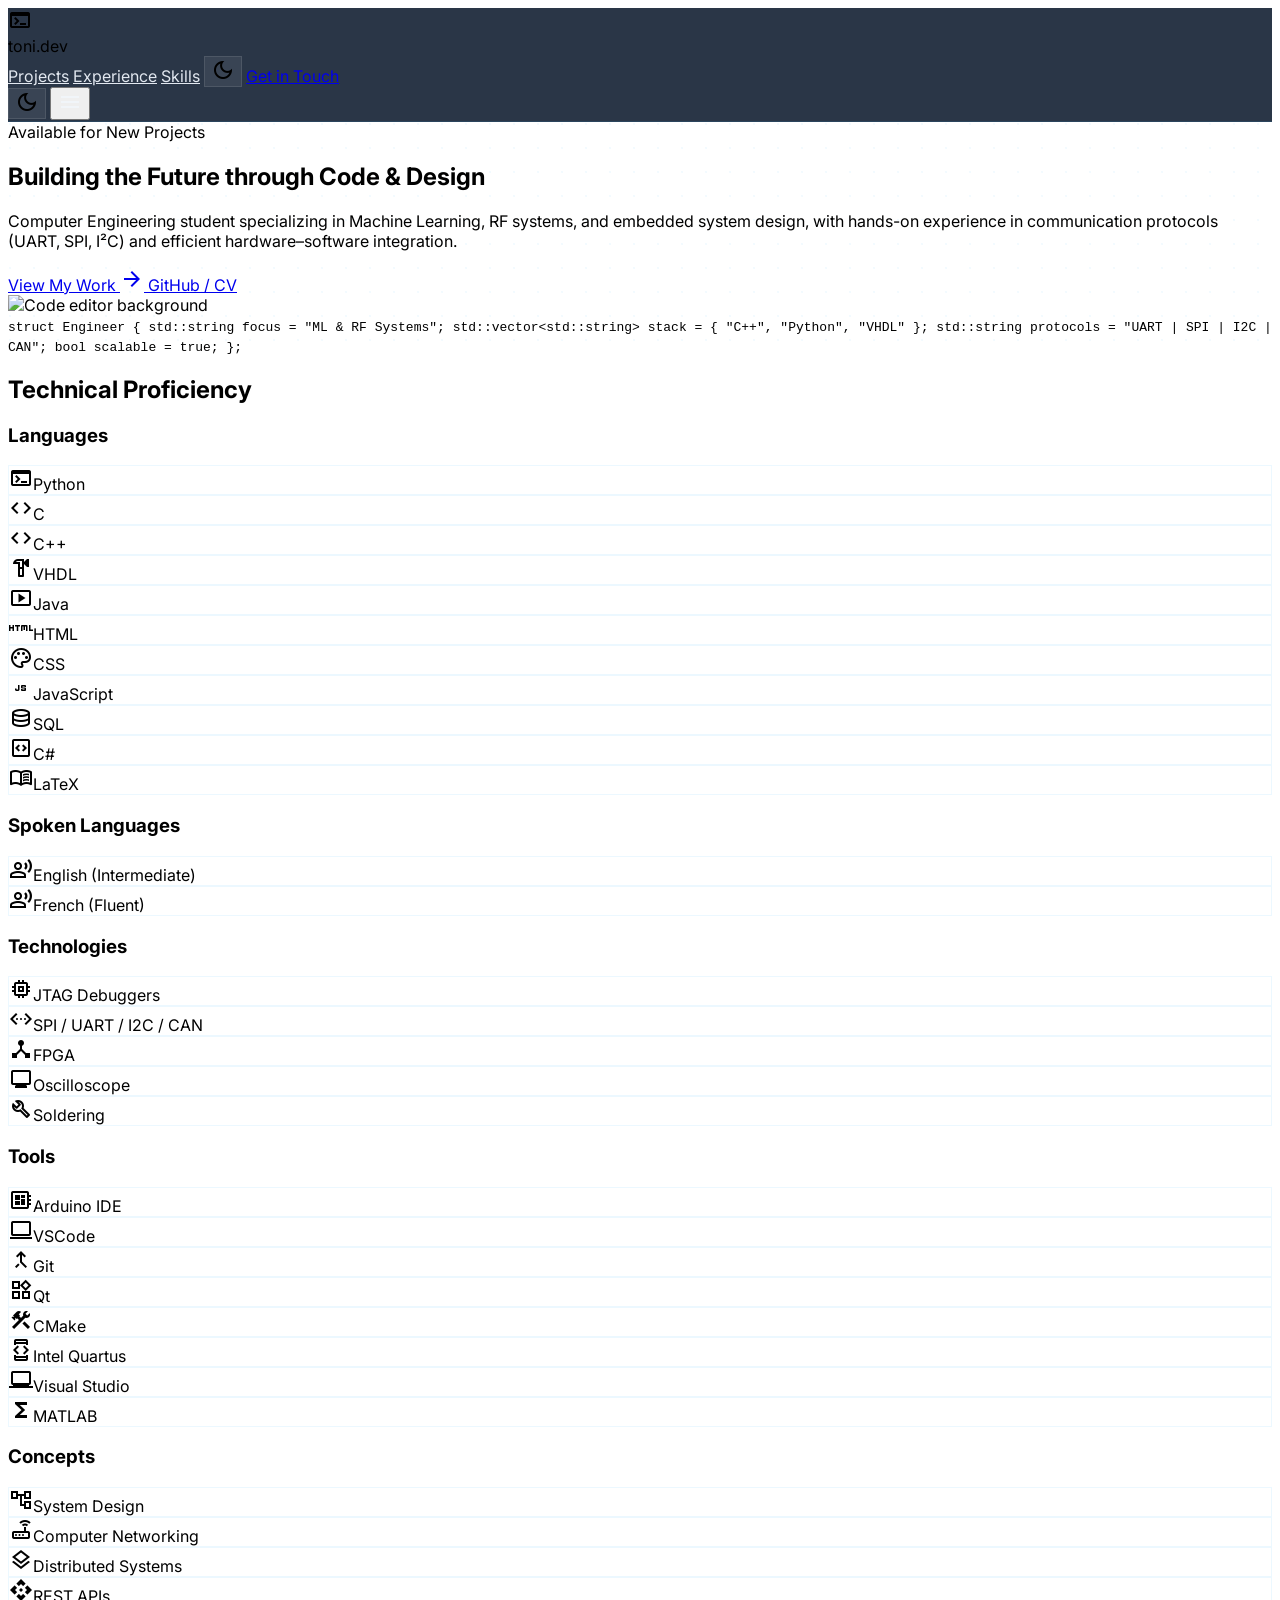
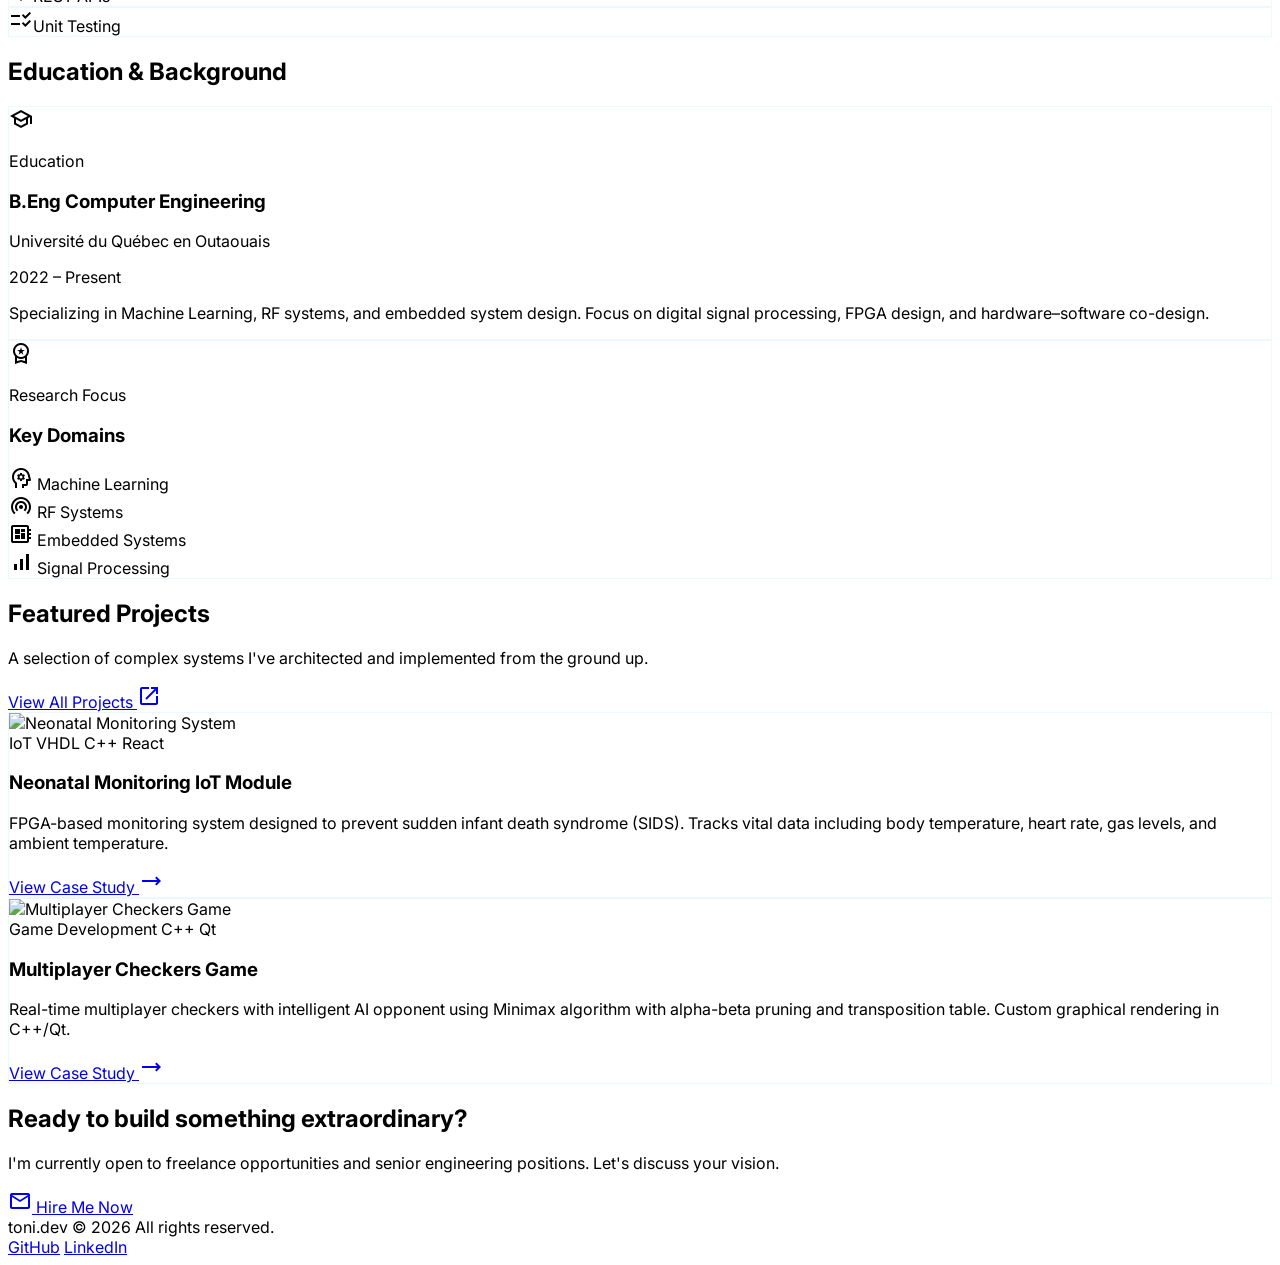
==== index.html @ c3429008 "adding animation and changing theme" ====
<!DOCTYPE html>
<html class="dark" lang="en">
<head>
<meta charset="utf-8"/>
<meta content="width=device-width, initial-scale=1.0" name="viewport"/>
<title>Engineer Portfolio | Building the Future</title>
<script src="https://cdn.tailwindcss.com?plugins=forms,container-queries"></script>
<link href="https://fonts.googleapis.com/css2?family=Inter:wght@400;500;600;700;800;900&display=swap" rel="stylesheet"/>
<link href="https://fonts.googleapis.com/css2?family=Material+Symbols+Outlined:wght,FILL@100..700,0..1&display=swap" rel="stylesheet"/>
<script id="tailwind-config">
  tailwind.config = {
    darkMode: "class",
    theme: {
      extend: {
        colors: {
          "primary": "#35b4f9",
          "background-light": "#f3f6f6",
          "background-dark": "#0d1b2e",
        },
        fontFamily: { "display": ["Inter", "sans-serif"] },
        borderRadius: {
          "DEFAULT": "0.25rem",
          "lg": "0.5rem",
          "xl": "0.75rem",
          "full": "9999px"
        },
      },
    },
  }
</script>
<style>
  body { font-family: 'Inter', sans-serif; }

  .circuit-pattern {
    background-image: radial-gradient(circle at 2px 2px, rgba(53,180,249,0.06) 1px, transparent 0);
    background-size: 24px 24px;
  }

  /* ── NAV ── */
  .dark .glass-nav {
    background: rgba(13,27,46,0.88);
    backdrop-filter: blur(14px);
    -webkit-backdrop-filter: blur(14px);
    border-bottom: 1px solid rgba(53,180,249,0.12);
  }
  html:not(.dark) .glass-nav {
    background: rgba(243,246,246,0.90);
    backdrop-filter: blur(14px);
    -webkit-backdrop-filter: blur(14px);
    border-bottom: 1px solid rgba(53,180,249,0.18);
  }
  .dark #mobile-menu {
    background: rgba(13,27,46,0.97);
    border-top: 1px solid rgba(53,180,249,0.12);
  }
  html:not(.dark) #mobile-menu {
    background: rgba(243,246,246,0.98);
    border-top: 1px solid rgba(53,180,249,0.16);
  }
  html:not(.dark) #menu-icon { color: #1e293b; }
  .dark #menu-icon            { color: #f1f5f9; }
  html:not(.dark) .nav-link   { color: #1e293b; }
  .dark .nav-link             { color: #e2e8f0; }
  .nav-link:hover             { color: #35b4f9; }
  html:not(.dark) .mobile-link { color: #1e293b; }
  .dark .mobile-link           { color: #e2e8f0; }
  .mobile-link:hover           { color: #35b4f9; }
  html:not(.dark) #theme-toggle-btn,
  html:not(.dark) #mobile-theme-btn {
    background: rgba(0,0,0,0.06); border: 1px solid rgba(0,0,0,0.10);
  }
  .dark #theme-toggle-btn,
  .dark #mobile-theme-btn {
    background: rgba(255,255,255,0.07); border: 1px solid rgba(255,255,255,0.10);
  }
  #mobile-menu {
    transition: max-height 0.3s ease, opacity 0.3s ease;
    max-height: 0; opacity: 0; overflow: hidden;
  }
  #mobile-menu.open { max-height: 440px; opacity: 1; }

  /* ── Glassmorphism ── */
  .glass-card {
    backdrop-filter: blur(12px);
    -webkit-backdrop-filter: blur(12px);
    transition: border-color 0.3s ease, box-shadow 0.3s ease;
  }
  .dark .glass-card {
    background: rgba(255,255,255,0.03);
    border: 1px solid rgba(53,180,249,0.09);
  }
  html:not(.dark) .glass-card {
    background: rgba(255,255,255,0.75);
    border: 1px solid rgba(53,180,249,0.13);
    box-shadow: 0 2px 16px rgba(53,180,249,0.05);
  }
  .glass-card:hover {
    border-color: rgba(53,180,249,0.30) !important;
    box-shadow: 0 8px 32px rgba(53,180,249,0.10);
  }

  /* ── Animations ── */
  @keyframes fadeInUp {
    from { opacity: 0; transform: translateY(20px); }
    to   { opacity: 1; transform: translateY(0); }
  }
  @keyframes floatY {
    0%,100% { transform: translateY(0); }
    50%     { transform: translateY(-12px); }
  }

  .reveal {
    opacity: 0; transform: translateY(22px);
    transition: opacity 0.6s ease, transform 0.6s ease;
  }
  .reveal.is-visible { opacity: 1; transform: translateY(0); }
  .reveal-delay-1 { transition-delay: 0.12s; }
  .reveal-delay-2 { transition-delay: 0.24s; }
  .reveal-delay-3 { transition-delay: 0.36s; }

  .blob-float      { animation: floatY 7s ease-in-out infinite; }
  .blob-float-slow { animation: floatY 10s ease-in-out infinite reverse; }

  .skill-tag { transition: transform 0.2s ease, box-shadow 0.2s ease; }
  .skill-tag:hover {
    transform: translateY(-2px);
    box-shadow: 0 4px 12px rgba(53,180,249,0.15);
  }

  @media (prefers-reduced-motion: reduce) {
    .reveal, .blob-float, .blob-float-slow { animation: none !important; transition: none !important; opacity: 1; transform: none; }
    .skill-tag:hover { transform: none; }
  }
</style>
</head>
<body class="bg-[#f3f6f6] dark:bg-[#0d1b2e] text-slate-900 dark:text-slate-100 font-display transition-colors duration-300">

<!-- Sticky Navigation -->
<nav class="fixed top-0 w-full z-50 glass-nav transition-colors">
  <div class="max-w-7xl mx-auto px-6 h-20 flex items-center justify-between">
    <div class="flex items-center gap-3" translate="no">
      <div class="size-10 bg-primary/10 rounded-lg flex items-center justify-center text-primary border border-primary/20">
        <span class="material-symbols-outlined text-2xl" aria-hidden="true">terminal</span>
      </div>
      <span class="text-xl font-bold tracking-tight text-slate-900 dark:text-white">toni<span class="text-primary">.dev</span></span>
    </div>
    <div class="hidden md:flex items-center gap-8">
      <a class="nav-link text-sm font-medium transition-colors" href="#projects">Projects</a>
      <a class="nav-link text-sm font-medium transition-colors" href="#experience">Experience</a>
      <a class="nav-link text-sm font-medium transition-colors" href="#skills">Skills</a>
      <button id="theme-toggle-btn" class="p-2 rounded-full hover:bg-primary/20 transition-all" aria-label="Toggle theme">
        <span id="theme-icon" class="material-symbols-outlined text-primary text-xl" aria-hidden="true">dark_mode</span>
      </button>
      <a class="px-5 py-2.5 bg-primary text-[#0a1520] font-bold rounded-lg hover:brightness-110 transition-all text-sm" href="#contact">Get in Touch</a>
    </div>
    <div class="flex items-center gap-3 md:hidden">
      <button id="mobile-theme-btn" class="p-2 rounded-full transition-all" aria-label="Toggle theme">
        <span id="mobile-theme-icon" class="material-symbols-outlined text-primary text-xl" aria-hidden="true">dark_mode</span>
      </button>
      <button id="menu-toggle" class="focus:outline-none" aria-label="Toggle menu" aria-expanded="false">
        <span id="menu-icon" class="material-symbols-outlined text-3xl transition-colors" aria-hidden="true">menu</span>
      </button>
    </div>
  </div>
  <div id="mobile-menu" class="md:hidden" role="navigation" aria-label="Mobile menu">
    <div class="flex flex-col px-6 py-4 gap-4">
      <a class="mobile-link text-sm font-medium transition-colors py-2" href="#projects"   onclick="closeMobileMenu()">Projects</a>
      <a class="mobile-link text-sm font-medium transition-colors py-2" href="#experience" onclick="closeMobileMenu()">Experience</a>
      <a class="mobile-link text-sm font-medium transition-colors py-2" href="#skills"     onclick="closeMobileMenu()">Skills</a>
      <a class="px-5 py-3 bg-primary text-[#0a1520] font-bold rounded-lg hover:brightness-110 transition-all text-sm text-center" href="#contact" onclick="closeMobileMenu()">Get in Touch</a>
    </div>
  </div>
</nav>

<main class="pt-20">

<!-- Hero -->
<section class="relative min-h-[85vh] flex items-center overflow-hidden circuit-pattern">
  <div class="absolute inset-0 bg-gradient-to-b from-transparent via-[#0d1b2e]/50 to-[#0d1b2e] pointer-events-none dark:block hidden" aria-hidden="true"></div>
  <div class="absolute inset-0 bg-gradient-to-b from-transparent via-[#f3f6f6]/20 to-transparent pointer-events-none dark:hidden block" aria-hidden="true"></div>
  <div class="absolute right-[-10%] top-[10%] w-[500px] h-[500px] bg-primary/10 rounded-full blur-[120px] pointer-events-none blob-float" aria-hidden="true"></div>
  <div class="absolute left-[-5%] bottom-[10%] w-[300px] h-[300px] bg-primary/5 rounded-full blur-[80px] pointer-events-none blob-float-slow" aria-hidden="true"></div>

  <div class="max-w-7xl mx-auto px-6 relative z-10 grid lg:grid-cols-2 gap-12 items-center py-16">
    <div class="space-y-8">
      <div class="inline-flex items-center gap-2 px-3 py-1 rounded-full bg-primary/10 border border-primary/20 text-primary text-xs font-bold uppercase tracking-widest animate-[fadeInUp_0.6s_ease_0.1s_forwards] opacity-0">
        <span class="relative flex h-2 w-2" aria-hidden="true">
          <span class="animate-ping absolute inline-flex h-full w-full rounded-full bg-primary opacity-75"></span>
          <span class="relative inline-flex rounded-full h-2 w-2 bg-primary"></span>
        </span>
        Available for New Projects
      </div>
      <h1 class="text-4xl sm:text-5xl lg:text-7xl font-black leading-[1.1] tracking-tight text-slate-900 dark:text-white animate-[fadeInUp_0.6s_ease_0.2s_forwards] opacity-0">
        Building the Future through <span class="text-primary">Code</span> &amp; <span class="text-primary">Design</span>
      </h1>
      <p class="text-lg md:text-xl text-slate-600 dark:text-slate-400 max-w-xl leading-relaxed animate-[fadeInUp_0.6s_ease_0.3s_forwards] opacity-0">
        Computer Engineering student specializing in Machine Learning, RF systems, and embedded system design, with hands-on experience in communication protocols (UART, SPI, I²C) and efficient hardware–software integration.
      </p>
      <div class="flex flex-wrap gap-4 animate-[fadeInUp_0.6s_ease_0.4s_forwards] opacity-0">
        <a href="#projects" class="flex items-center gap-2 min-w-[160px] justify-center px-8 py-4 bg-primary text-[#0a1520] font-black rounded-lg hover:brightness-110 transition-all shadow-lg shadow-primary/20">
          <span>View My Work</span>
          <span class="material-symbols-outlined text-sm" aria-hidden="true">arrow_forward</span>
        </a>
        <a href="https://github.com/TONI7008" target="_blank" rel="noopener noreferrer"
           class="flex items-center gap-2 min-w-[160px] justify-center px-8 py-4 bg-black/5 dark:bg-white/5 border border-black/10 dark:border-white/10 text-slate-800 dark:text-white font-bold rounded-lg hover:bg-black/10 dark:hover:bg-white/10 transition-all">
          GitHub / CV
        </a>
      </div>
    </div>

    <div class="relative mt-8 lg:mt-0 animate-[fadeInUp_0.6s_ease_0.3s_forwards] opacity-0">
      <div class="relative z-10 rounded-xl overflow-hidden border border-white/10 shadow-2xl">
        <img alt="Code editor background" class="w-full h-auto" width="640" height="360"
             src="https://lh3.googleusercontent.com/aida-public/[base64]"/>
        <div class="absolute inset-0 bg-gradient-to-t from-[#0d1b2e] via-transparent to-transparent" aria-hidden="true"></div>
      </div>
      <div class="relative lg:absolute mt-4 lg:mt-0 lg:-bottom-6 lg:-left-6 mx-auto lg:mx-0 max-w-[340px] w-full bg-[#0a1626]/90 backdrop-blur-xl border border-primary/20 rounded-2xl shadow-2xl shadow-primary/10 p-6 z-20 transition-transform duration-500 hover:scale-[1.02]">
        <div class="flex gap-1.5 mb-4" aria-hidden="true">
          <div class="size-2.5 rounded-full bg-red-500/50"></div>
          <div class="size-2.5 rounded-full bg-yellow-500/50"></div>
          <div class="size-2.5 rounded-full bg-green-500/50"></div>
        </div>
        <code class="text-xs text-primary/80 block font-mono whitespace-pre-wrap break-words" translate="no">struct Engineer {
  std::string focus = "ML &amp; RF Systems";
  std::vector&lt;std::string&gt; stack = {
    "C++", "Python", "VHDL"
  };
  std::string protocols = "UART | SPI | I2C | CAN";
  bool scalable = true;
};</code>
      </div>
    </div>
  </div>
</section>

<!-- Skills -->
<section class="py-16 bg-[#f3f6f6] dark:bg-[#0a1626]" id="skills">
  <div class="max-w-7xl mx-auto px-6 text-center mb-12 reveal">
    <h2 class="text-3xl font-black text-slate-900 dark:text-white mb-3">Technical Proficiency</h2>
    <div class="w-12 h-1 bg-primary mx-auto rounded-full"></div>
  </div>
  <div class="max-w-7xl mx-auto px-6">
    <div class="grid md:grid-cols-2 gap-6 items-start">

      <div class="space-y-6">
        <div class="reveal">
          <h3 class="text-xl font-black text-slate-900 dark:text-white mb-3">Languages</h3>
          <div class="grid grid-cols-2 sm:grid-cols-3 lg:grid-cols-4 gap-3" translate="no">
            <div class="skill-tag flex items-center gap-2 px-3 py-2 rounded-lg glass-card text-xs"><span class="material-symbols-outlined text-primary" aria-hidden="true">terminal</span><span class="font-bold uppercase tracking-wide">Python</span></div>
            <div class="skill-tag flex items-center gap-2 px-3 py-2 rounded-lg glass-card text-xs"><span class="material-symbols-outlined text-primary" aria-hidden="true">code</span><span class="font-bold uppercase tracking-wide">C</span></div>
            <div class="skill-tag flex items-center gap-2 px-3 py-2 rounded-lg glass-card text-xs"><span class="material-symbols-outlined text-primary" aria-hidden="true">code</span><span class="font-bold uppercase tracking-wide">C++</span></div>
            <div class="skill-tag flex items-center gap-2 px-3 py-2 rounded-lg glass-card text-xs"><span class="material-symbols-outlined text-primary" aria-hidden="true">hardware</span><span class="font-bold uppercase tracking-wide">VHDL</span></div>
            <div class="skill-tag flex items-center gap-2 px-3 py-2 rounded-lg glass-card text-xs"><span class="material-symbols-outlined text-primary" aria-hidden="true">smart_display</span><span class="font-bold uppercase tracking-wide">Java</span></div>
            <div class="skill-tag flex items-center gap-2 px-3 py-2 rounded-lg glass-card text-xs"><span class="material-symbols-outlined text-primary" aria-hidden="true">html</span><span class="font-bold uppercase tracking-wide">HTML</span></div>
            <div class="skill-tag flex items-center gap-2 px-3 py-2 rounded-lg glass-card text-xs"><span class="material-symbols-outlined text-primary" aria-hidden="true">palette</span><span class="font-bold uppercase tracking-wide">CSS</span></div>
            <div class="skill-tag flex items-center gap-2 px-3 py-2 rounded-lg glass-card text-xs"><span class="material-symbols-outlined text-primary" aria-hidden="true">javascript</span><span class="font-bold uppercase tracking-wide">JavaScript</span></div>
            <div class="skill-tag flex items-center gap-2 px-3 py-2 rounded-lg glass-card text-xs"><span class="material-symbols-outlined text-primary" aria-hidden="true">database</span><span class="font-bold uppercase tracking-wide">SQL</span></div>
            <div class="skill-tag flex items-center gap-2 px-3 py-2 rounded-lg glass-card text-xs"><span class="material-symbols-outlined text-primary" aria-hidden="true">code_blocks</span><span class="font-bold uppercase tracking-wide">C#</span></div>
            <div class="skill-tag flex items-center gap-2 px-3 py-2 rounded-lg glass-card text-xs"><span class="material-symbols-outlined text-primary" aria-hidden="true">menu_book</span><span class="font-bold uppercase tracking-wide">LaTeX</span></div>
          </div>
        </div>
        <div class="reveal reveal-delay-1">
          <h3 class="text-xl font-black text-slate-900 dark:text-white mb-3">Spoken Languages</h3>
          <div class="grid grid-cols-2 gap-3">
            <div class="skill-tag flex items-center gap-2 px-3 py-2 rounded-lg glass-card text-xs"><span class="material-symbols-outlined text-primary" aria-hidden="true">record_voice_over</span><span class="font-bold">English (Intermediate)</span></div>
            <div class="skill-tag flex items-center gap-2 px-3 py-2 rounded-lg glass-card text-xs"><span class="material-symbols-outlined text-primary" aria-hidden="true">record_voice_over</span><span class="font-bold">French (Fluent)</span></div>
          </div>
        </div>
      </div>

      <div class="space-y-6">
        <div class="reveal reveal-delay-1">
          <h3 class="text-xl font-black text-slate-900 dark:text-white mb-3">Technologies</h3>
          <div class="grid grid-cols-2 sm:grid-cols-3 gap-3" translate="no">
            <div class="skill-tag flex items-center gap-2 px-3 py-2 rounded-lg glass-card text-xs"><span class="material-symbols-outlined text-primary" aria-hidden="true">memory</span><span class="font-bold uppercase tracking-wide">JTAG Debuggers</span></div>
            <div class="skill-tag flex items-center gap-2 px-3 py-2 rounded-lg glass-card text-xs"><span class="material-symbols-outlined text-primary" aria-hidden="true">settings_ethernet</span><span class="font-bold uppercase tracking-wide">SPI / UART / I2C / CAN</span></div>
            <div class="skill-tag flex items-center gap-2 px-3 py-2 rounded-lg glass-card text-xs"><span class="material-symbols-outlined text-primary" aria-hidden="true">device_hub</span><span class="font-bold uppercase tracking-wide">FPGA</span></div>
            <div class="skill-tag flex items-center gap-2 px-3 py-2 rounded-lg glass-card text-xs"><span class="material-symbols-outlined text-primary" aria-hidden="true">monitor</span><span class="font-bold uppercase tracking-wide">Oscilloscope</span></div>
            <div class="skill-tag flex items-center gap-2 px-3 py-2 rounded-lg glass-card text-xs"><span class="material-symbols-outlined text-primary" aria-hidden="true">build</span><span class="font-bold uppercase tracking-wide">Soldering</span></div>
          </div>
        </div>
        <div class="reveal reveal-delay-2">
          <h3 class="text-xl font-black text-slate-900 dark:text-white mb-3">Tools</h3>
          <div class="grid grid-cols-2 sm:grid-cols-3 lg:grid-cols-4 gap-3" translate="no">
            <div class="skill-tag flex items-center gap-2 px-3 py-2 rounded-lg glass-card text-xs"><span class="material-symbols-outlined text-primary" aria-hidden="true">developer_board</span><span class="font-bold uppercase tracking-wide">Arduino IDE</span></div>
            <div class="skill-tag flex items-center gap-2 px-3 py-2 rounded-lg glass-card text-xs"><span class="material-symbols-outlined text-primary" aria-hidden="true">laptop</span><span class="font-bold uppercase tracking-wide">VSCode</span></div>
            <div class="skill-tag flex items-center gap-2 px-3 py-2 rounded-lg glass-card text-xs"><span class="material-symbols-outlined text-primary" aria-hidden="true">merge_type</span><span class="font-bold uppercase tracking-wide">Git</span></div>
            <div class="skill-tag flex items-center gap-2 px-3 py-2 rounded-lg glass-card text-xs"><span class="material-symbols-outlined text-primary" aria-hidden="true">widgets</span><span class="font-bold uppercase tracking-wide">Qt</span></div>
            <div class="skill-tag flex items-center gap-2 px-3 py-2 rounded-lg glass-card text-xs"><span class="material-symbols-outlined text-primary" aria-hidden="true">construction</span><span class="font-bold uppercase tracking-wide">CMake</span></div>
            <div class="skill-tag flex items-center gap-2 px-3 py-2 rounded-lg glass-card text-xs"><span class="material-symbols-outlined text-primary" aria-hidden="true">developer_mode</span><span class="font-bold uppercase tracking-wide">Intel Quartus</span></div>
            <div class="skill-tag flex items-center gap-2 px-3 py-2 rounded-lg glass-card text-xs"><span class="material-symbols-outlined text-primary" aria-hidden="true">laptop_windows</span><span class="font-bold uppercase tracking-wide">Visual Studio</span></div>
            <div class="skill-tag flex items-center gap-2 px-3 py-2 rounded-lg glass-card text-xs"><span class="material-symbols-outlined text-primary" aria-hidden="true">functions</span><span class="font-bold uppercase tracking-wide">MATLAB</span></div>
          </div>
        </div>
        <div class="reveal reveal-delay-3">
          <h3 class="text-xl font-black text-slate-900 dark:text-white mb-3">Concepts</h3>
          <div class="grid grid-cols-2 sm:grid-cols-3 gap-3">
            <div class="skill-tag flex items-center gap-2 px-3 py-2 rounded-lg glass-card text-xs"><span class="material-symbols-outlined text-primary" aria-hidden="true">account_tree</span><span class="font-bold">System Design</span></div>
            <div class="skill-tag flex items-center gap-2 px-3 py-2 rounded-lg glass-card text-xs"><span class="material-symbols-outlined text-primary" aria-hidden="true">router</span><span class="font-bold">Computer Networking</span></div>
            <div class="skill-tag flex items-center gap-2 px-3 py-2 rounded-lg glass-card text-xs"><span class="material-symbols-outlined text-primary" aria-hidden="true">layers</span><span class="font-bold">Distributed Systems</span></div>
            <div class="skill-tag flex items-center gap-2 px-3 py-2 rounded-lg glass-card text-xs"><span class="material-symbols-outlined text-primary" aria-hidden="true">api</span><span class="font-bold">REST APIs</span></div>
            <div class="skill-tag flex items-center gap-2 px-3 py-2 rounded-lg glass-card text-xs"><span class="material-symbols-outlined text-primary" aria-hidden="true">checklist_rtl</span><span class="font-bold">Unit Testing</span></div>
          </div>
        </div>
      </div>

    </div>
  </div>
</section>

<!-- Education & Experience -->
<section class="py-20 bg-[#f3f6f6] dark:bg-[#0d1b2e]" id="experience">
  <div class="max-w-7xl mx-auto px-6">
    <div class="text-center mb-14 reveal">
      <h2 class="text-3xl font-black text-slate-900 dark:text-white mb-3">Education &amp; Background</h2>
      <div class="w-12 h-1 bg-primary mx-auto rounded-full"></div>
    </div>
    <div class="grid md:grid-cols-2 gap-8">
      <div class="glass-card rounded-2xl p-8 reveal">
        <div class="flex items-center gap-3 mb-6">
          <div class="size-10 bg-primary/10 rounded-lg flex items-center justify-center text-primary shrink-0">
            <span class="material-symbols-outlined" aria-hidden="true">school</span>
          </div>
          <div>
            <p class="text-xs font-bold uppercase tracking-widest text-primary">Education</p>
            <h3 class="text-lg font-black text-slate-900 dark:text-white">B.Eng Computer Engineering</h3>
          </div>
        </div>
        <div class="pl-2 border-l-2 border-primary/20 pl-4">
          <p class="font-bold text-slate-900 dark:text-white">Université du Québec en Outaouais</p>
          <p class="text-sm text-slate-500 dark:text-slate-400 mt-0.5">2022 – Present</p>
          <p class="text-sm text-slate-600 dark:text-slate-400 mt-2 leading-relaxed">
            Specializing in Machine Learning, RF systems, and embedded system design. Focus on digital signal processing, FPGA design, and hardware–software co-design.
          </p>
        </div>
      </div>
      <div class="glass-card rounded-2xl p-8 reveal reveal-delay-1">
        <div class="flex items-center gap-3 mb-6">
          <div class="size-10 bg-primary/10 rounded-lg flex items-center justify-center text-primary shrink-0">
            <span class="material-symbols-outlined" aria-hidden="true">workspace_premium</span>
          </div>
          <div>
            <p class="text-xs font-bold uppercase tracking-widest text-primary">Research Focus</p>
            <h3 class="text-lg font-black text-slate-900 dark:text-white">Key Domains</h3>
          </div>
        </div>
        <div class="grid grid-cols-2 gap-3">
          <div class="flex items-center gap-2 p-3 rounded-xl bg-primary/5 border border-primary/10 hover:border-primary/25 transition-colors">
            <span class="material-symbols-outlined text-primary text-sm shrink-0" aria-hidden="true">psychology</span>
            <span class="text-sm font-bold text-slate-900 dark:text-white">Machine Learning</span>
          </div>
          <div class="flex items-center gap-2 p-3 rounded-xl bg-primary/5 border border-primary/10 hover:border-primary/25 transition-colors">
            <span class="material-symbols-outlined text-primary text-sm shrink-0" aria-hidden="true">wifi_tethering</span>
            <span class="text-sm font-bold text-slate-900 dark:text-white">RF Systems</span>
          </div>
          <div class="flex items-center gap-2 p-3 rounded-xl bg-primary/5 border border-primary/10 hover:border-primary/25 transition-colors">
            <span class="material-symbols-outlined text-primary text-sm shrink-0" aria-hidden="true">developer_board</span>
            <span class="text-sm font-bold text-slate-900 dark:text-white">Embedded Systems</span>
          </div>
          <div class="flex items-center gap-2 p-3 rounded-xl bg-primary/5 border border-primary/10 hover:border-primary/25 transition-colors">
            <span class="material-symbols-outlined text-primary text-sm shrink-0" aria-hidden="true">signal_cellular_alt</span>
            <span class="text-sm font-bold text-slate-900 dark:text-white">Signal Processing</span>
          </div>
        </div>
      </div>
    </div>
  </div>
</section>

<!-- Projects -->
<section class="py-24 bg-[#f3f6f6] dark:bg-[#0d1b2e]" id="projects">
  <div class="max-w-7xl mx-auto px-6">
    <div class="flex flex-col md:flex-row justify-between items-end mb-16 gap-6 reveal">
      <div>
        <h2 class="text-3xl lg:text-4xl font-black text-slate-900 dark:text-white mb-4">Featured Projects</h2>
        <p class="text-slate-600 dark:text-slate-400 max-w-lg">A selection of complex systems I've architected and implemented from the ground up.</p>
      </div>
      <a class="text-primary font-bold hover:underline flex items-center gap-2 shrink-0" href="projets/index.html">
        View All Projects <span class="material-symbols-outlined text-sm" aria-hidden="true">open_in_new</span>
      </a>
    </div>
    <div class="grid md:grid-cols-2 gap-8">

      <div class="group relative glass-card rounded-2xl overflow-hidden reveal">
        <div class="aspect-video relative overflow-hidden">
          <img alt="Neonatal Monitoring System" class="w-full h-full object-cover group-hover:scale-105 transition-transform duration-500" loading="lazy" width="640" height="360"
               src="https://lh3.googleusercontent.com/aida-public/[base64]"/>
          <div class="absolute inset-0 bg-[#0d1b2e]/20 group-hover:bg-transparent transition-colors" aria-hidden="true"></div>
        </div>
        <div class="p-8">
          <div class="flex gap-2 mb-4 flex-wrap" translate="no">
            <span class="px-2 py-1 bg-primary/10 text-primary text-[10px] font-black uppercase rounded">IoT</span>
            <span class="px-2 py-1 bg-primary/10 text-primary text-[10px] font-black uppercase rounded">VHDL</span>
            <span class="px-2 py-1 bg-primary/10 text-primary text-[10px] font-black uppercase rounded">C++</span>
            <span class="px-2 py-1 bg-primary/10 text-primary text-[10px] font-black uppercase rounded">React</span>
          </div>
          <h3 class="text-2xl font-black text-slate-900 dark:text-white mb-3">Neonatal Monitoring IoT Module</h3>
          <p class="text-slate-600 dark:text-slate-400 mb-6 leading-relaxed">FPGA-based monitoring system designed to prevent sudden infant death syndrome (SIDS). Tracks vital data including body temperature, heart rate, gas levels, and ambient temperature.</p>
          <a href="https://github.com/TONI7008/watch_the_baby" target="_blank" rel="noopener noreferrer" class="flex items-center gap-2 text-primary font-bold hover:gap-3 transition-all">
            View Case Study <span class="material-symbols-outlined" aria-hidden="true">trending_flat</span>
          </a>
        </div>
      </div>

      <div class="group relative glass-card rounded-2xl overflow-hidden reveal reveal-delay-1">
        <div class="aspect-video relative overflow-hidden">
          <img alt="Multiplayer Checkers Game" class="w-full h-full object-cover group-hover:scale-105 transition-transform duration-500" loading="lazy" width="640" height="360"
               src="https://lh3.googleusercontent.com/aida-public/[base64]"/>
          <div class="absolute inset-0 bg-[#0d1b2e]/20 group-hover:bg-transparent transition-colors" aria-hidden="true"></div>
        </div>
        <div class="p-8">
          <div class="flex gap-2 mb-4 flex-wrap" translate="no">
            <span class="px-2 py-1 bg-primary/10 text-primary text-[10px] font-black uppercase rounded">Game Development</span>
            <span class="px-2 py-1 bg-primary/10 text-primary text-[10px] font-black uppercase rounded">C++</span>
            <span class="px-2 py-1 bg-primary/10 text-primary text-[10px] font-black uppercase rounded">Qt</span>
          </div>
          <h3 class="text-2xl font-black text-slate-900 dark:text-white mb-3">Multiplayer Checkers Game</h3>
          <p class="text-slate-600 dark:text-slate-400 mb-6 leading-relaxed">Real-time multiplayer checkers with intelligent AI opponent using Minimax algorithm with alpha-beta pruning and transposition table. Custom graphical rendering in C++/Qt.</p>
          <a href="https://github.com/TONI7008/Checkers" target="_blank" rel="noopener noreferrer" class="flex items-center gap-2 text-primary font-bold hover:gap-3 transition-all">
            View Case Study <span class="material-symbols-outlined" aria-hidden="true">trending_flat</span>
          </a>
        </div>
      </div>

    </div>
  </div>
</section>

<!-- CTA -->
<section class="py-24 max-w-7xl mx-auto px-6" id="contact">
  <div class="bg-primary rounded-3xl p-12 text-center space-y-8 relative overflow-hidden shadow-2xl shadow-primary/20 reveal">
    <div class="absolute inset-0 opacity-10 pointer-events-none circuit-pattern" aria-hidden="true"></div>
    <h2 class="text-4xl md:text-5xl font-black text-[#0a1520] relative z-10">Ready to build something extraordinary?</h2>
    <p class="text-[#0a1520]/80 text-lg max-w-2xl mx-auto font-medium relative z-10">I'm currently open to freelance opportunities and senior engineering positions. Let's discuss your vision.</p>
    <div class="flex justify-center relative z-10">
      <a href="mailto:tgnmhtt@gmail.com" class="px-10 py-5 bg-[#0d1b2e] text-white font-black rounded-xl hover:scale-105 transition-transform flex items-center gap-3 shadow-lg">
        <span class="material-symbols-outlined" aria-hidden="true">mail</span>
        Hire Me Now
      </a>
    </div>
  </div>
</section>
</main>

<footer class="border-t border-slate-200 dark:border-white/5 py-12">
  <div class="max-w-7xl mx-auto px-6 flex flex-col md:flex-row justify-between items-center gap-8">
    <div class="flex items-center gap-3 opacity-60" translate="no">
      <span class="text-sm font-bold tracking-tight">toni.dev</span>
      <span class="text-xs">© 2026 All rights reserved.</span>
    </div>
    <div class="flex items-center gap-8">
      <a class="text-slate-400 hover:text-primary transition-colors text-sm font-medium" href="https://github.com/TONI7008" target="_blank" rel="noopener noreferrer">GitHub</a>
      <a class="text-slate-400 hover:text-primary transition-colors text-sm font-medium" href="https://www.linkedin.com/in/igor-tagne/" target="_blank" rel="noopener noreferrer">LinkedIn</a>
    </div>
  </div>
</footer>

<script>
  const themeToggleBtn  = document.getElementById('theme-toggle-btn');
  const mobileThemeBtn  = document.getElementById('mobile-theme-btn');
  const themeIconSpan   = document.getElementById('theme-icon');
  const mobileThemeIcon = document.getElementById('mobile-theme-icon');

  function setTheme(theme) {
    const html = document.documentElement;
    if (theme === 'dark') {
      html.classList.add('dark');
      localStorage.setItem('portfolioTheme', 'dark');
      if (themeIconSpan)   themeIconSpan.textContent  = 'dark_mode';
      if (mobileThemeIcon) mobileThemeIcon.textContent = 'dark_mode';
    } else {
      html.classList.remove('dark');
      localStorage.setItem('portfolioTheme', 'light');
      if (themeIconSpan)   themeIconSpan.textContent  = 'light_mode';
      if (mobileThemeIcon) mobileThemeIcon.textContent = 'light_mode';
    }
  }
  function toggleTheme() { setTheme(document.documentElement.classList.contains('dark') ? 'light' : 'dark'); }
  setTheme(localStorage.getItem('portfolioTheme') === 'light' ? 'light' : 'dark');
  if (themeToggleBtn) themeToggleBtn.addEventListener('click', toggleTheme);
  if (mobileThemeBtn) mobileThemeBtn.addEventListener('click', toggleTheme);

  const menuToggle = document.getElementById('menu-toggle');
  const mobileMenu = document.getElementById('mobile-menu');
  const menuIconEl = document.getElementById('menu-icon');

  function closeMobileMenu() {
    mobileMenu.classList.remove('open');
    if (menuIconEl) menuIconEl.textContent = 'menu';
    menuToggle.setAttribute('aria-expanded', 'false');
  }
  menuToggle.addEventListener('click', () => {
    const isOpen = mobileMenu.classList.contains('open');
    if (isOpen) { closeMobileMenu(); }
    else { mobileMenu.classList.add('open'); if (menuIconEl) menuIconEl.textContent = 'close'; menuToggle.setAttribute('aria-expanded', 'true'); }
  });
  document.addEventListener('click', (e) => {
    if (!menuToggle.contains(e.target) && !mobileMenu.contains(e.target)) closeMobileMenu();
  });

  // Scroll reveal
  const reducedMotion = window.matchMedia('(prefers-reduced-motion: reduce)').matches;
  if (!reducedMotion) {
    const obs = new IntersectionObserver(entries => {
      entries.forEach(e => { if (e.isIntersecting) { e.target.classList.add('is-visible'); obs.unobserve(e.target); } });
    }, { threshold: 0.08 });
    document.querySelectorAll('.reveal').forEach(el => obs.observe(el));
  } else {
    document.querySelectorAll('.reveal').forEach(el => el.classList.add('is-visible'));
  }
</script>
</body>
</html>
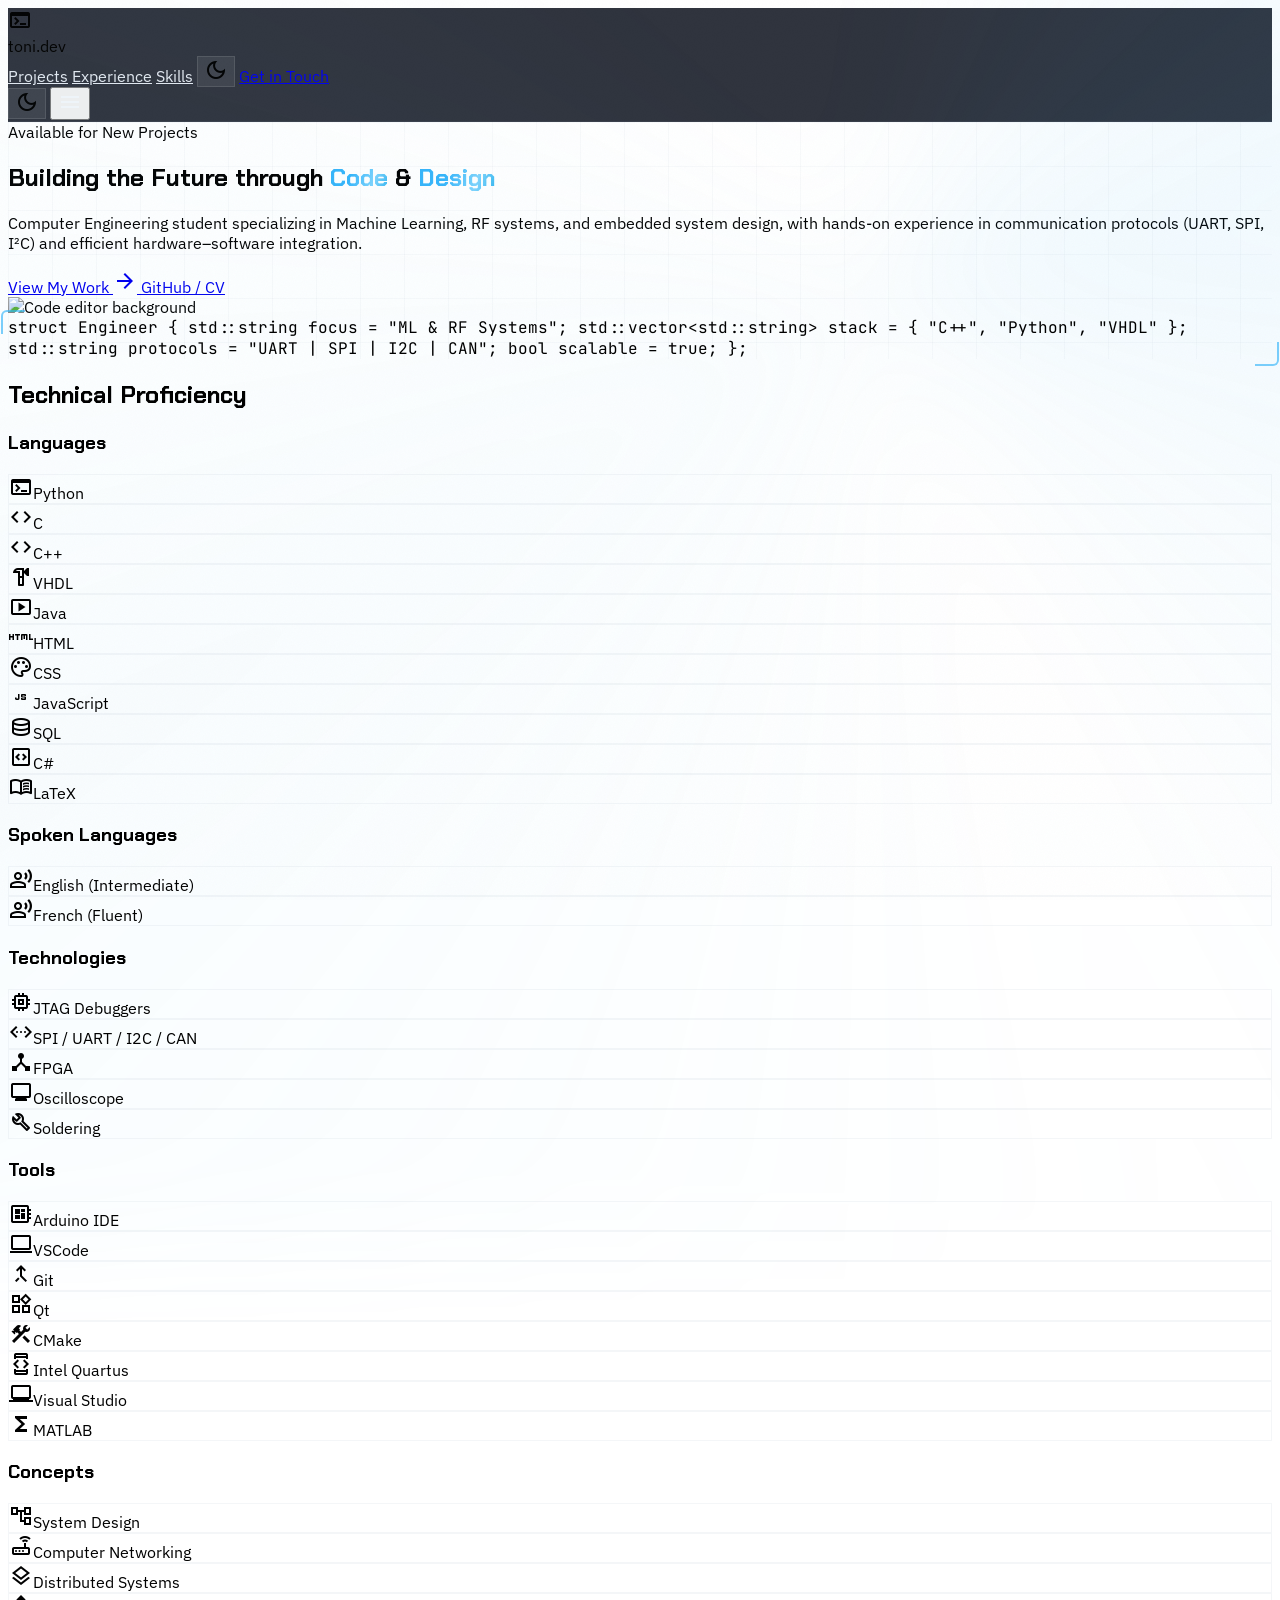
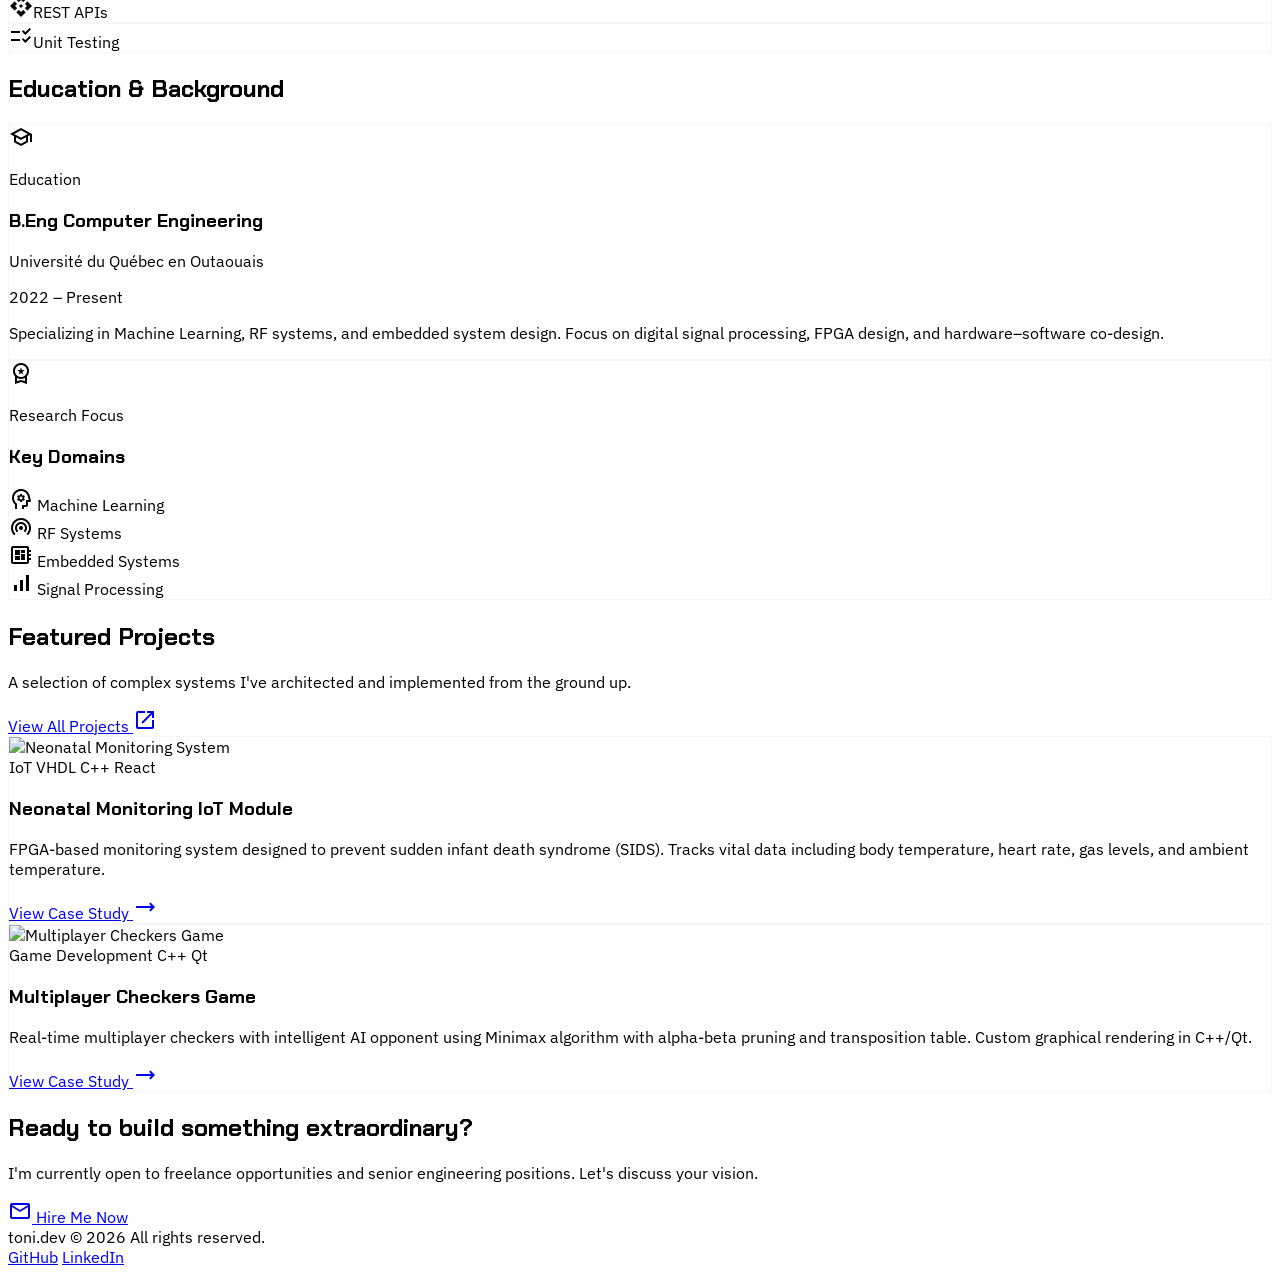
==== commit 358f47c2: "changing font and refining ui" ====
--- a/index.html
+++ b/index.html
@@ -5,7 +5,7 @@
 <meta content="width=device-width, initial-scale=1.0" name="viewport"/>
 <title>Engineer Portfolio | Building the Future</title>
 <script src="https://cdn.tailwindcss.com?plugins=forms,container-queries"></script>
-<link href="https://fonts.googleapis.com/css2?family=Inter:wght@400;500;600;700;800;900&display=swap" rel="stylesheet"/>
+<link href="https://fonts.googleapis.com/css2?family=Chakra+Petch:wght@400;500;600;700&family=IBM+Plex+Sans:wght@400;500;600;700&family=JetBrains+Mono:wght@400;500;600&display=swap" rel="stylesheet"/>
 <link href="https://fonts.googleapis.com/css2?family=Material+Symbols+Outlined:wght,FILL@100..700,0..1&display=swap" rel="stylesheet"/>
 <script id="tailwind-config">
   tailwind.config = {
@@ -14,10 +14,10 @@
       extend: {
         colors: {
           "primary": "#35b4f9",
-          "background-light": "#f3f6f6",
-          "background-dark": "#0d1b2e",
+          "background-light": "#cbd5e1",
+          "background-dark": "#020713",
         },
-        fontFamily: { "display": ["Inter", "sans-serif"] },
+        fontFamily: { "display": ["IBM Plex Sans", "sans-serif"], "tech": ["Chakra Petch", "sans-serif"] },
         borderRadius: {
           "DEFAULT": "0.25rem",
           "lg": "0.5rem",
@@ -29,91 +29,166 @@
   }
 </script>
 <style>
-  body { font-family: 'Inter', sans-serif; }
-
+  body { font-family: 'IBM Plex Sans', sans-serif; }
+  h1, h2, h3, .font-tech { font-family: 'Chakra Petch', sans-serif; }
+  code { font-family: 'JetBrains Mono', monospace; }
+
+  /* ── Blueprint grid ── */
   .circuit-pattern {
-    background-image: radial-gradient(circle at 2px 2px, rgba(53,180,249,0.06) 1px, transparent 0);
-    background-size: 24px 24px;
-  }
+    background-image:
+      linear-gradient(rgba(2,7,19,0.10) 1px, transparent 1px),
+      linear-gradient(90deg, rgba(2,7,19,0.10) 1px, transparent 1px);
+    background-size: 44px 44px;
+  }
+  .dark .circuit-pattern {
+    background-image:
+      linear-gradient(rgba(148,163,184,0.06) 1px, transparent 1px),
+      linear-gradient(90deg, rgba(148,163,184,0.06) 1px, transparent 1px);
+  }
+
+  /* ── Atmosphere: scroll progress, grain, aurora ── */
+  #scroll-progress {
+    position: fixed; top: 0; left: 0; height: 3px; width: 100%; z-index: 100;
+    transform-origin: left; transform: scaleX(0);
+    background: linear-gradient(90deg, #35b4f9, #7dd3fc, #35b4f9);
+    box-shadow: 0 0 12px rgba(53,180,249,0.55);
+    pointer-events: none;
+  }
+  .grain {
+    position: fixed; inset: 0; z-index: 90; pointer-events: none;
+    opacity: 0.05; mix-blend-mode: overlay;
+    background-image: url("data:image/svg+xml,%3Csvg xmlns='http://www.w3.org/2000/svg' width='160' height='160'%3E%3Cfilter id='n'%3E%3CfeTurbulence type='fractalNoise' baseFrequency='0.9' numOctaves='2'/%3E%3C/filter%3E%3Crect width='160' height='160' filter='url(%23n)' opacity='0.6'/%3E%3C/svg%3E");
+  }
+  .aurora {
+    position: absolute; inset: -40%; pointer-events: none;
+    background: conic-gradient(from 0deg at 60% 40%,
+      transparent 0deg, rgba(53,180,249,0.07) 80deg, transparent 160deg,
+      rgba(125,211,252,0.05) 240deg, transparent 320deg);
+    filter: blur(60px);
+    animation: auroraSpin 38s linear infinite;
+  }
+  html:not(.dark) .aurora { opacity: 0.55; }
+  @keyframes auroraSpin { to { transform: rotate(360deg); } }
 
   /* ── NAV ── */
   .dark .glass-nav {
-    background: rgba(13,27,46,0.88);
-    backdrop-filter: blur(14px);
-    -webkit-backdrop-filter: blur(14px);
-    border-bottom: 1px solid rgba(53,180,249,0.12);
+    background: rgba(2,7,19,0.82);
+    backdrop-filter: blur(16px) saturate(140%);
+    -webkit-backdrop-filter: blur(16px) saturate(140%);
+    border-bottom: 1px solid rgba(148,163,184,0.10);
   }
   html:not(.dark) .glass-nav {
-    background: rgba(243,246,246,0.90);
-    backdrop-filter: blur(14px);
-    -webkit-backdrop-filter: blur(14px);
-    border-bottom: 1px solid rgba(53,180,249,0.18);
+    background: rgba(203,213,225,0.85);
+    backdrop-filter: blur(16px) saturate(140%);
+    -webkit-backdrop-filter: blur(16px) saturate(140%);
+    border-bottom: 1px solid rgba(2,7,19,0.10);
   }
   .dark #mobile-menu {
-    background: rgba(13,27,46,0.97);
-    border-top: 1px solid rgba(53,180,249,0.12);
+    background: rgba(2,7,19,0.97);
+    border-top: 1px solid rgba(148,163,184,0.10);
   }
   html:not(.dark) #mobile-menu {
-    background: rgba(243,246,246,0.98);
-    border-top: 1px solid rgba(53,180,249,0.16);
+    background: rgba(203,213,225,0.98);
+    border-top: 1px solid rgba(2,7,19,0.10);
   }
   html:not(.dark) #menu-icon { color: #1e293b; }
   .dark #menu-icon            { color: #f1f5f9; }
   html:not(.dark) .nav-link   { color: #1e293b; }
   .dark .nav-link             { color: #e2e8f0; }
   .nav-link:hover             { color: #35b4f9; }
+  .nav-link { position: relative; }
+  .nav-link::after {
+    content: ''; position: absolute; left: 0; bottom: -5px; height: 2px; width: 100%;
+    background: linear-gradient(90deg, #35b4f9, #7dd3fc); border-radius: 2px;
+    transform: scaleX(0); transform-origin: left;
+    transition: transform 0.35s cubic-bezier(0.16,1,0.3,1);
+  }
+  .nav-link:hover::after { transform: scaleX(1); }
   html:not(.dark) .mobile-link { color: #1e293b; }
   .dark .mobile-link           { color: #e2e8f0; }
   .mobile-link:hover           { color: #35b4f9; }
   html:not(.dark) #theme-toggle-btn,
   html:not(.dark) #mobile-theme-btn {
-    background: rgba(0,0,0,0.06); border: 1px solid rgba(0,0,0,0.10);
+    background: rgba(2,7,19,0.06); border: 1px solid rgba(2,7,19,0.10);
   }
   .dark #theme-toggle-btn,
   .dark #mobile-theme-btn {
     background: rgba(255,255,255,0.07); border: 1px solid rgba(255,255,255,0.10);
   }
+  #theme-toggle-btn:active #theme-icon, #mobile-theme-btn:active #mobile-theme-icon { transform: rotate(180deg); }
+  #theme-icon, #mobile-theme-icon { transition: transform 0.45s cubic-bezier(0.34,1.56,0.64,1); display: inline-block; }
   #mobile-menu {
     transition: max-height 0.3s ease, opacity 0.3s ease;
     max-height: 0; opacity: 0; overflow: hidden;
   }
   #mobile-menu.open { max-height: 440px; opacity: 1; }
 
-  /* ── Glassmorphism ── */
+  /* ── Glass cards with cursor spotlight ── */
   .glass-card {
+    position: relative;
     backdrop-filter: blur(12px);
     -webkit-backdrop-filter: blur(12px);
-    transition: border-color 0.3s ease, box-shadow 0.3s ease;
-  }
+    transition: border-color 0.35s ease, box-shadow 0.35s ease, transform 0.35s cubic-bezier(0.16,1,0.3,1);
+  }
+  .glass-card::before {
+    content: ''; position: absolute; inset: 0; border-radius: inherit; z-index: 1;
+    background: radial-gradient(280px circle at var(--mx, 50%) var(--my, 50%),
+      rgba(53,180,249,0.13), transparent 65%);
+    opacity: 0; transition: opacity 0.35s ease; pointer-events: none;
+  }
+  .glass-card:hover::before { opacity: 1; }
   .dark .glass-card {
     background: rgba(255,255,255,0.03);
-    border: 1px solid rgba(53,180,249,0.09);
+    border: 1px solid rgba(148,163,184,0.10);
   }
   html:not(.dark) .glass-card {
-    background: rgba(255,255,255,0.75);
-    border: 1px solid rgba(53,180,249,0.13);
-    box-shadow: 0 2px 16px rgba(53,180,249,0.05);
+    background: rgba(248,250,252,0.82);
+    border: 1px solid rgba(2,7,19,0.08);
+    box-shadow: 0 2px 16px rgba(2,7,19,0.06);
   }
   .glass-card:hover {
-    border-color: rgba(53,180,249,0.30) !important;
-    box-shadow: 0 8px 32px rgba(53,180,249,0.10);
-  }
+    border-color: rgba(53,180,249,0.35) !important;
+    box-shadow: 0 14px 44px rgba(53,180,249,0.13);
+    transform: translateY(-4px);
+  }
+
+  /* ── Shimmering accent text ── */
+  .gradient-ink {
+    background: linear-gradient(110deg, #35b4f9 20%, #7dd3fc 40%, #0ea5e9 60%, #35b4f9 80%);
+    background-size: 200% auto;
+    -webkit-background-clip: text; background-clip: text;
+    -webkit-text-fill-color: transparent; color: transparent;
+    animation: shimmer 5s linear infinite;
+  }
+  @keyframes shimmer { to { background-position: 200% center; } }
+
+  /* ── Sheen sweep buttons ── */
+  .btn-sheen { position: relative; overflow: hidden; }
+  .btn-sheen::after {
+    content: ''; position: absolute; inset: 0;
+    background: linear-gradient(105deg, transparent 35%, rgba(255,255,255,0.45) 50%, transparent 65%);
+    transform: translateX(-130%); transition: transform 0.7s ease; pointer-events: none;
+  }
+  .btn-sheen:hover::after { transform: translateX(130%); }
 
   /* ── Animations ── */
   @keyframes fadeInUp {
-    from { opacity: 0; transform: translateY(20px); }
-    to   { opacity: 1; transform: translateY(0); }
+    from { opacity: 0; transform: translateY(24px); filter: blur(8px); }
+    to   { opacity: 1; transform: translateY(0); filter: blur(0); }
   }
   @keyframes floatY {
-    0%,100% { transform: translateY(0); }
-    50%     { transform: translateY(-12px); }
+    0%,100% { transform: translateY(0) scale(1); }
+    50%     { transform: translateY(-16px) scale(1.05); }
   }
 
   .reveal {
-    opacity: 0; transform: translateY(22px);
-    transition: opacity 0.6s ease, transform 0.6s ease;
-  }
-  .reveal.is-visible { opacity: 1; transform: translateY(0); }
+    opacity: 0; transform: translateY(28px) scale(0.985); filter: blur(10px);
+    transition: opacity 0.85s cubic-bezier(0.16,1,0.3,1),
+                transform 0.85s cubic-bezier(0.16,1,0.3,1),
+                filter 0.85s cubic-bezier(0.16,1,0.3,1);
+    will-change: opacity, transform, filter;
+  }
+  .reveal.is-visible { opacity: 1; transform: none; filter: none; }
   .reveal-delay-1 { transition-delay: 0.12s; }
   .reveal-delay-2 { transition-delay: 0.24s; }
   .reveal-delay-3 { transition-delay: 0.36s; }
@@ -121,19 +196,40 @@
   .blob-float      { animation: floatY 7s ease-in-out infinite; }
   .blob-float-slow { animation: floatY 10s ease-in-out infinite reverse; }
 
-  .skill-tag { transition: transform 0.2s ease, box-shadow 0.2s ease; }
+  .skill-tag { transition: transform 0.25s cubic-bezier(0.34,1.56,0.64,1), box-shadow 0.25s ease, border-color 0.25s ease; }
   .skill-tag:hover {
-    transform: translateY(-2px);
-    box-shadow: 0 4px 12px rgba(53,180,249,0.15);
-  }
+    transform: translateY(-3px) rotate(-0.5deg);
+    box-shadow: 0 6px 18px rgba(53,180,249,0.18);
+  }
+  .skill-tag .material-symbols-outlined { transition: transform 0.25s cubic-bezier(0.34,1.56,0.64,1); }
+  .skill-tag:hover .material-symbols-outlined { transform: scale(1.2) rotate(6deg); }
+
+  /* ── HUD corner brackets (hero code card) ── */
+  .hud-frame { position: relative; }
+  .hud-frame::before, .hud-frame::after {
+    content: ''; position: absolute; width: 22px; height: 22px;
+    border: 2px solid rgba(53,180,249,0.65); transition: all 0.4s ease; pointer-events: none;
+  }
+  .hud-frame::before { top: -7px; left: -7px; border-right: none; border-bottom: none; border-radius: 6px 0 0 0; }
+  .hud-frame::after  { bottom: -7px; right: -7px; border-left: none; border-top: none; border-radius: 0 0 6px 0; }
+  .hud-frame:hover::before { top: -11px; left: -11px; }
+  .hud-frame:hover::after  { bottom: -11px; right: -11px; }
+
+  ::-webkit-scrollbar { width: 6px; }
+  ::-webkit-scrollbar-track { background: transparent; }
+  ::-webkit-scrollbar-thumb { background: rgba(53,180,249,0.55); border-radius: 8px; }
 
   @media (prefers-reduced-motion: reduce) {
-    .reveal, .blob-float, .blob-float-slow { animation: none !important; transition: none !important; opacity: 1; transform: none; }
-    .skill-tag:hover { transform: none; }
+    .reveal, .blob-float, .blob-float-slow, .aurora, .gradient-ink { animation: none !important; transition: none !important; opacity: 1; transform: none; filter: none; }
+    .skill-tag:hover, .glass-card:hover { transform: none; }
+    .btn-sheen::after { display: none; }
   }
 </style>
 </head>
-<body class="bg-[#f3f6f6] dark:bg-[#0d1b2e] text-slate-900 dark:text-slate-100 font-display transition-colors duration-300">
+<body class="bg-[#cbd5e1] dark:bg-[#020713] text-slate-900 dark:text-slate-100 font-display transition-colors duration-300">
+
+<div id="scroll-progress" aria-hidden="true"></div>
+<div class="grain" aria-hidden="true"></div>
 
 <!-- Sticky Navigation -->
 <nav class="fixed top-0 w-full z-50 glass-nav transition-colors">
@@ -176,8 +272,9 @@
 
 <!-- Hero -->
 <section class="relative min-h-[85vh] flex items-center overflow-hidden circuit-pattern">
-  <div class="absolute inset-0 bg-gradient-to-b from-transparent via-[#0d1b2e]/50 to-[#0d1b2e] pointer-events-none dark:block hidden" aria-hidden="true"></div>
-  <div class="absolute inset-0 bg-gradient-to-b from-transparent via-[#f3f6f6]/20 to-transparent pointer-events-none dark:hidden block" aria-hidden="true"></div>
+  <div class="aurora" aria-hidden="true"></div>
+  <div class="absolute inset-0 bg-gradient-to-b from-transparent via-[#020713]/50 to-[#020713] pointer-events-none dark:block hidden" aria-hidden="true"></div>
+  <div class="absolute inset-0 bg-gradient-to-b from-transparent via-[#cbd5e1]/20 to-transparent pointer-events-none dark:hidden block" aria-hidden="true"></div>
   <div class="absolute right-[-10%] top-[10%] w-[500px] h-[500px] bg-primary/10 rounded-full blur-[120px] pointer-events-none blob-float" aria-hidden="true"></div>
   <div class="absolute left-[-5%] bottom-[10%] w-[300px] h-[300px] bg-primary/5 rounded-full blur-[80px] pointer-events-none blob-float-slow" aria-hidden="true"></div>
 
@@ -191,13 +288,13 @@
         Available for New Projects
       </div>
       <h1 class="text-4xl sm:text-5xl lg:text-7xl font-black leading-[1.1] tracking-tight text-slate-900 dark:text-white animate-[fadeInUp_0.6s_ease_0.2s_forwards] opacity-0">
-        Building the Future through <span class="text-primary">Code</span> &amp; <span class="text-primary">Design</span>
+        Building the Future through <span class="gradient-ink">Code</span> &amp; <span class="gradient-ink">Design</span>
       </h1>
       <p class="text-lg md:text-xl text-slate-600 dark:text-slate-400 max-w-xl leading-relaxed animate-[fadeInUp_0.6s_ease_0.3s_forwards] opacity-0">
         Computer Engineering student specializing in Machine Learning, RF systems, and embedded system design, with hands-on experience in communication protocols (UART, SPI, I²C) and efficient hardware–software integration.
       </p>
       <div class="flex flex-wrap gap-4 animate-[fadeInUp_0.6s_ease_0.4s_forwards] opacity-0">
-        <a href="#projects" class="flex items-center gap-2 min-w-[160px] justify-center px-8 py-4 bg-primary text-[#0a1520] font-black rounded-lg hover:brightness-110 transition-all shadow-lg shadow-primary/20">
+        <a href="#projects" class="btn-sheen flex items-center gap-2 min-w-[160px] justify-center px-8 py-4 bg-primary text-[#0a1520] font-black rounded-lg hover:brightness-110 transition-all shadow-lg shadow-primary/20">
           <span>View My Work</span>
           <span class="material-symbols-outlined text-sm" aria-hidden="true">arrow_forward</span>
         </a>
@@ -212,9 +309,9 @@
       <div class="relative z-10 rounded-xl overflow-hidden border border-white/10 shadow-2xl">
         <img alt="Code editor background" class="w-full h-auto" width="640" height="360"
              src="https://lh3.googleusercontent.com/aida-public/[base64]"/>
-        <div class="absolute inset-0 bg-gradient-to-t from-[#0d1b2e] via-transparent to-transparent" aria-hidden="true"></div>
-      </div>
-      <div class="relative lg:absolute mt-4 lg:mt-0 lg:-bottom-6 lg:-left-6 mx-auto lg:mx-0 max-w-[340px] w-full bg-[#0a1626]/90 backdrop-blur-xl border border-primary/20 rounded-2xl shadow-2xl shadow-primary/10 p-6 z-20 transition-transform duration-500 hover:scale-[1.02]">
+        <div class="absolute inset-0 bg-gradient-to-t from-[#020713] via-transparent to-transparent" aria-hidden="true"></div>
+      </div>
+      <div class="hud-frame relative lg:absolute mt-4 lg:mt-0 lg:-bottom-6 lg:-left-6 mx-auto lg:mx-0 max-w-[340px] w-full bg-[#050d1f]/90 backdrop-blur-xl border border-primary/20 rounded-2xl shadow-2xl shadow-primary/10 p-6 z-20 transition-transform duration-500 hover:scale-[1.02]">
         <div class="flex gap-1.5 mb-4" aria-hidden="true">
           <div class="size-2.5 rounded-full bg-red-500/50"></div>
           <div class="size-2.5 rounded-full bg-yellow-500/50"></div>
@@ -234,7 +331,7 @@
 </section>
 
 <!-- Skills -->
-<section class="py-16 bg-[#f3f6f6] dark:bg-[#0a1626]" id="skills">
+<section class="py-16 bg-[#bfccdb] dark:bg-[#050d1f] transition-colors duration-300" id="skills">
   <div class="max-w-7xl mx-auto px-6 text-center mb-12 reveal">
     <h2 class="text-3xl font-black text-slate-900 dark:text-white mb-3">Technical Proficiency</h2>
     <div class="w-12 h-1 bg-primary mx-auto rounded-full"></div>
@@ -309,7 +406,7 @@
 </section>
 
 <!-- Education & Experience -->
-<section class="py-20 bg-[#f3f6f6] dark:bg-[#0d1b2e]" id="experience">
+<section class="py-20 bg-[#cbd5e1] dark:bg-[#020713] transition-colors duration-300" id="experience">
   <div class="max-w-7xl mx-auto px-6">
     <div class="text-center mb-14 reveal">
       <h2 class="text-3xl font-black text-slate-900 dark:text-white mb-3">Education &amp; Background</h2>
@@ -368,7 +465,7 @@
 </section>
 
 <!-- Projects -->
-<section class="py-24 bg-[#f3f6f6] dark:bg-[#0d1b2e]" id="projects">
+<section class="py-24 bg-[#cbd5e1] dark:bg-[#020713] transition-colors duration-300" id="projects">
   <div class="max-w-7xl mx-auto px-6">
     <div class="flex flex-col md:flex-row justify-between items-end mb-16 gap-6 reveal">
       <div>
@@ -385,7 +482,7 @@
         <div class="aspect-video relative overflow-hidden">
           <img alt="Neonatal Monitoring System" class="w-full h-full object-cover group-hover:scale-105 transition-transform duration-500" loading="lazy" width="640" height="360"
                src="https://lh3.googleusercontent.com/aida-public/[base64]"/>
-          <div class="absolute inset-0 bg-[#0d1b2e]/20 group-hover:bg-transparent transition-colors" aria-hidden="true"></div>
+          <div class="absolute inset-0 bg-[#020713]/20 group-hover:bg-transparent transition-colors" aria-hidden="true"></div>
         </div>
         <div class="p-8">
           <div class="flex gap-2 mb-4 flex-wrap" translate="no">
@@ -406,7 +503,7 @@
         <div class="aspect-video relative overflow-hidden">
           <img alt="Multiplayer Checkers Game" class="w-full h-full object-cover group-hover:scale-105 transition-transform duration-500" loading="lazy" width="640" height="360"
                src="https://lh3.googleusercontent.com/aida-public/[base64]"/>
-          <div class="absolute inset-0 bg-[#0d1b2e]/20 group-hover:bg-transparent transition-colors" aria-hidden="true"></div>
+          <div class="absolute inset-0 bg-[#020713]/20 group-hover:bg-transparent transition-colors" aria-hidden="true"></div>
         </div>
         <div class="p-8">
           <div class="flex gap-2 mb-4 flex-wrap" translate="no">
@@ -433,7 +530,7 @@
     <h2 class="text-4xl md:text-5xl font-black text-[#0a1520] relative z-10">Ready to build something extraordinary?</h2>
     <p class="text-[#0a1520]/80 text-lg max-w-2xl mx-auto font-medium relative z-10">I'm currently open to freelance opportunities and senior engineering positions. Let's discuss your vision.</p>
     <div class="flex justify-center relative z-10">
-      <a href="mailto:tgnmhtt@gmail.com" class="px-10 py-5 bg-[#0d1b2e] text-white font-black rounded-xl hover:scale-105 transition-transform flex items-center gap-3 shadow-lg">
+      <a href="mailto:tgnmhtt@gmail.com" class="btn-sheen px-10 py-5 bg-[#020713] text-white font-black rounded-xl hover:scale-105 transition-transform flex items-center gap-3 shadow-lg">
         <span class="material-symbols-outlined" aria-hidden="true">mail</span>
         Hire Me Now
       </a>
@@ -508,6 +605,30 @@
   } else {
     document.querySelectorAll('.reveal').forEach(el => el.classList.add('is-visible'));
   }
+
+  // Scroll progress bar
+  const progressBar = document.getElementById('scroll-progress');
+  let progressTick = false;
+  function updateProgress() {
+    const max = document.documentElement.scrollHeight - window.innerHeight;
+    progressBar.style.transform = `scaleX(${max > 0 ? window.scrollY / max : 0})`;
+    progressTick = false;
+  }
+  window.addEventListener('scroll', () => {
+    if (!progressTick) { progressTick = true; requestAnimationFrame(updateProgress); }
+  }, { passive: true });
+  updateProgress();
+
+  // Cursor spotlight on glass cards
+  if (!reducedMotion && window.matchMedia('(pointer: fine)').matches) {
+    document.querySelectorAll('.glass-card').forEach(card => {
+      card.addEventListener('pointermove', e => {
+        const r = card.getBoundingClientRect();
+        card.style.setProperty('--mx', (e.clientX - r.left) + 'px');
+        card.style.setProperty('--my', (e.clientY - r.top) + 'px');
+      });
+    });
+  }
 </script>
 </body>
 </html>
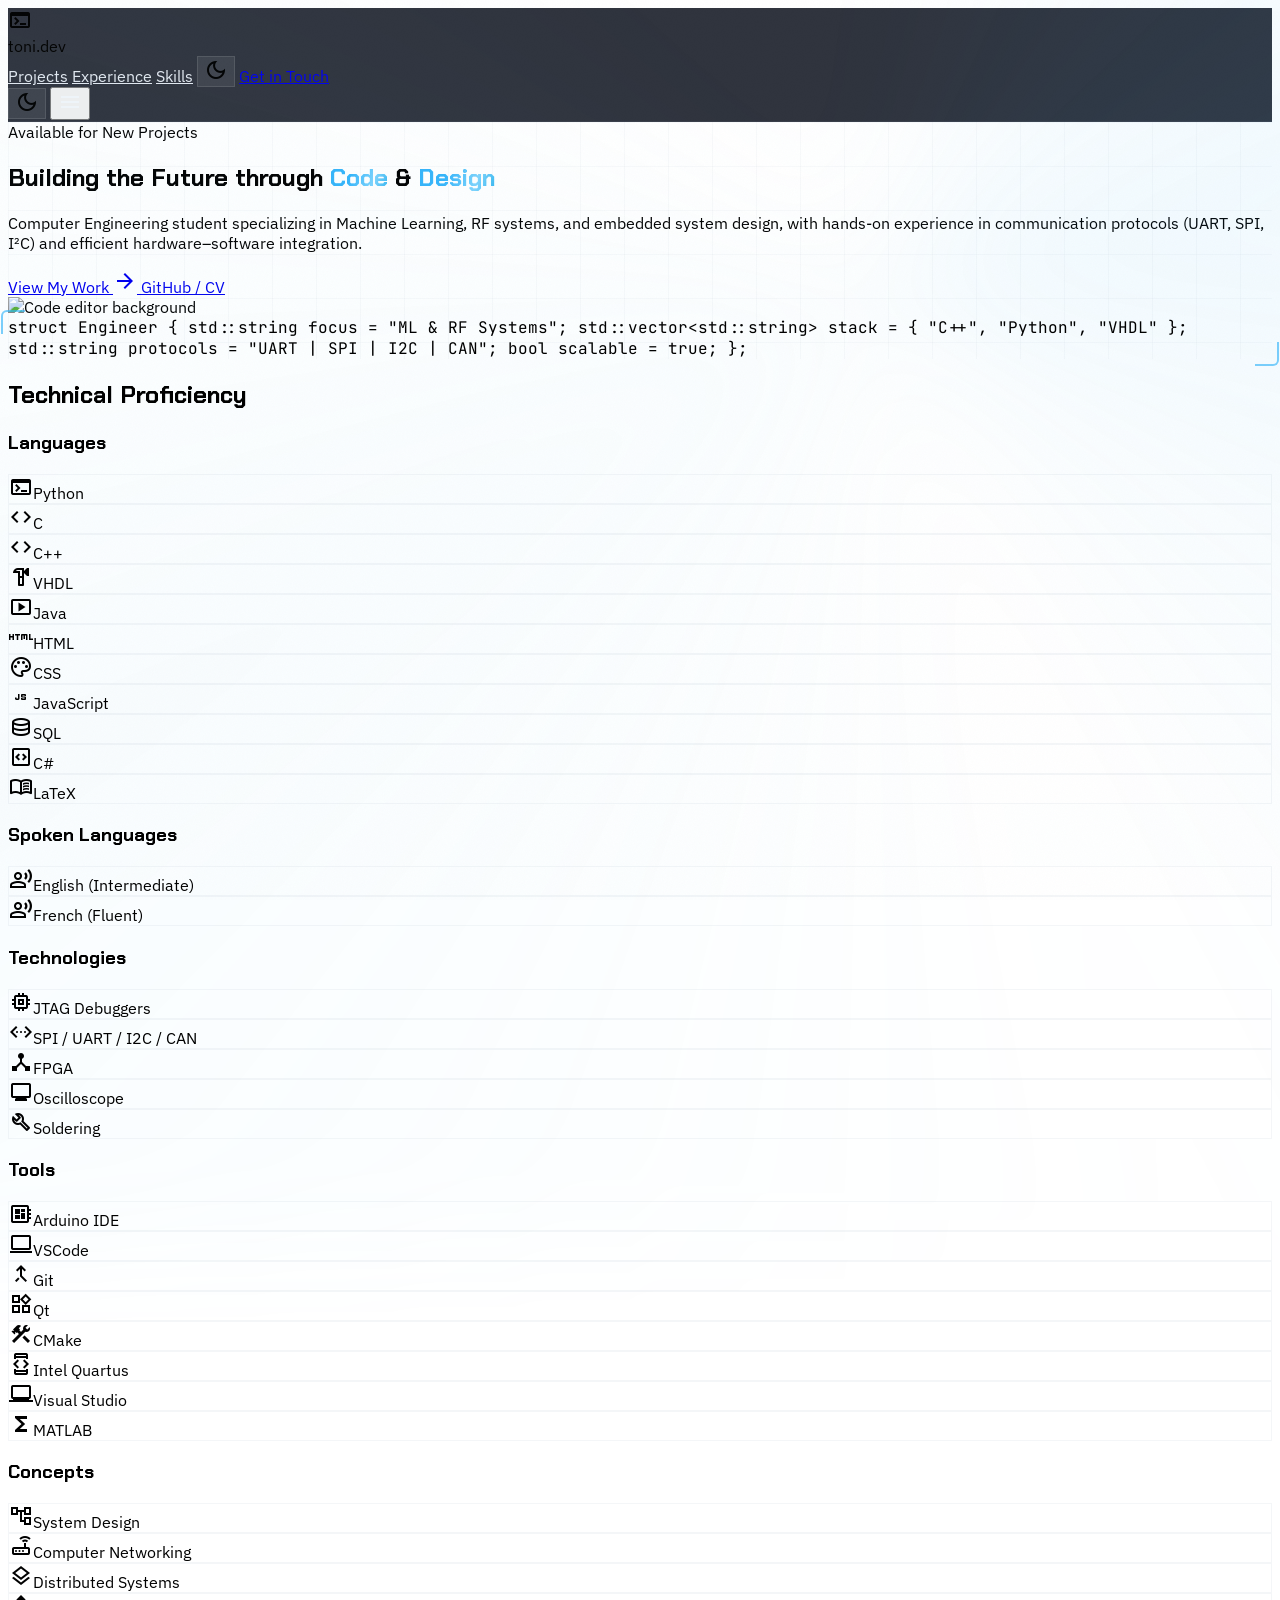
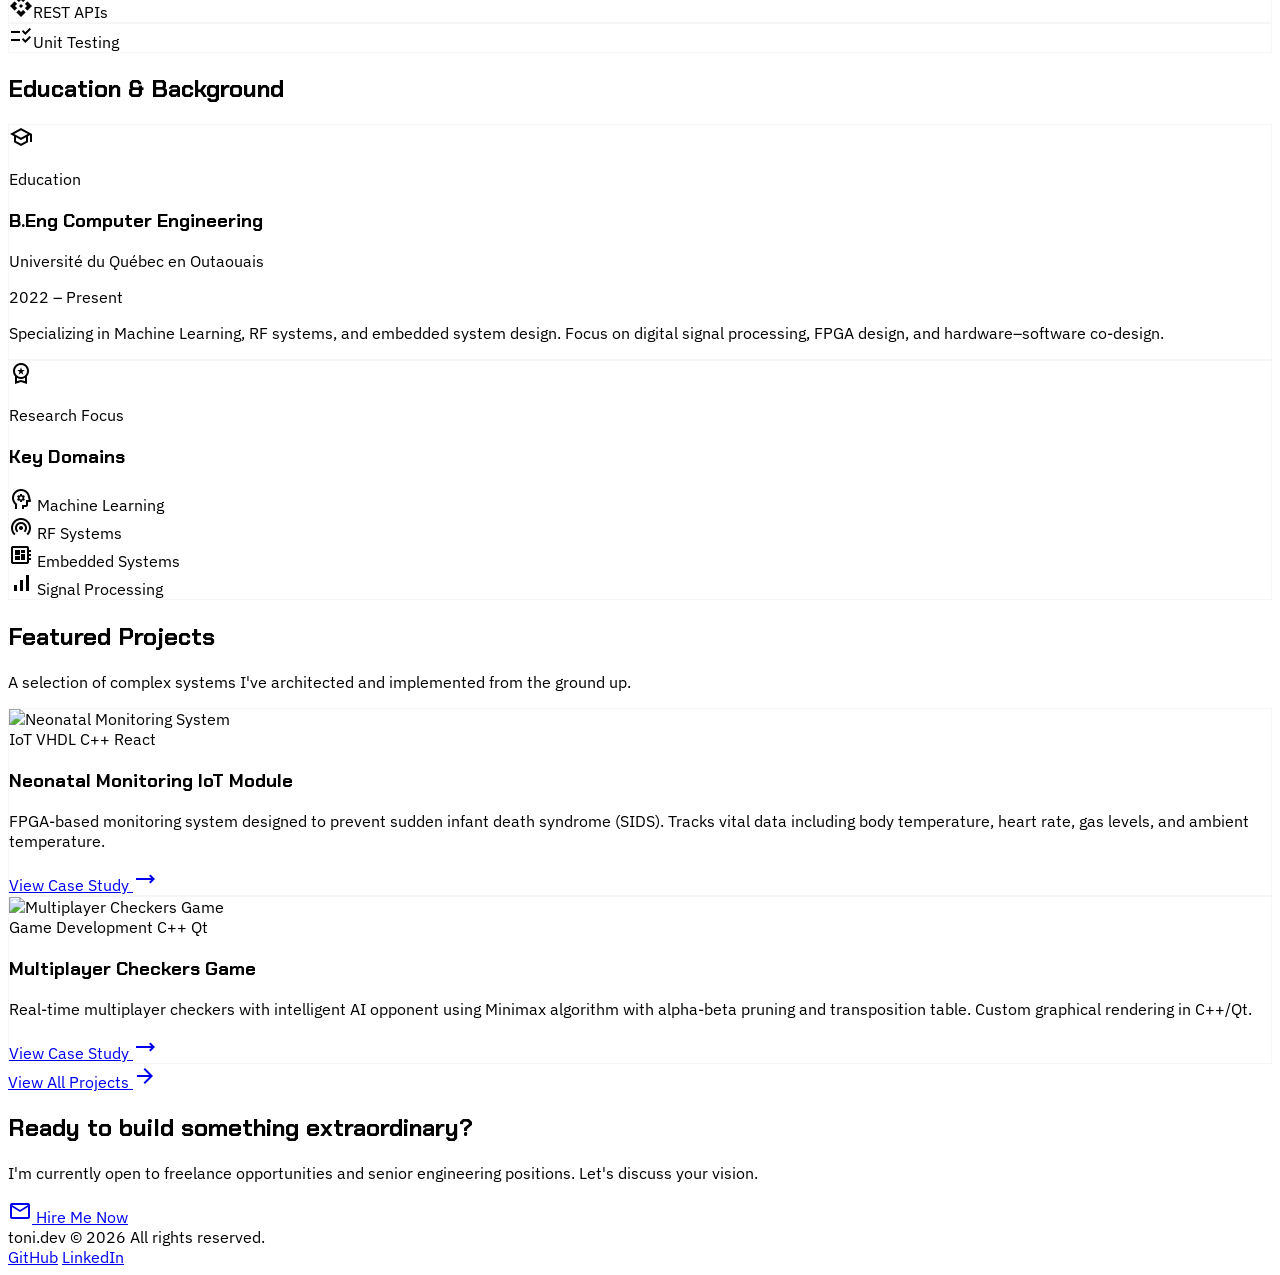
==== commit b7ab2c6c: "changing view project link to button" ====
--- a/index.html
+++ b/index.html
@@ -467,14 +467,9 @@
 <!-- Projects -->
 <section class="py-24 bg-[#cbd5e1] dark:bg-[#020713] transition-colors duration-300" id="projects">
   <div class="max-w-7xl mx-auto px-6">
-    <div class="flex flex-col md:flex-row justify-between items-end mb-16 gap-6 reveal">
-      <div>
-        <h2 class="text-3xl lg:text-4xl font-black text-slate-900 dark:text-white mb-4">Featured Projects</h2>
-        <p class="text-slate-600 dark:text-slate-400 max-w-lg">A selection of complex systems I've architected and implemented from the ground up.</p>
-      </div>
-      <a class="text-primary font-bold hover:underline flex items-center gap-2 shrink-0" href="projets/index.html">
-        View All Projects <span class="material-symbols-outlined text-sm" aria-hidden="true">open_in_new</span>
-      </a>
+    <div class="mb-16 reveal">
+      <h2 class="text-3xl lg:text-4xl font-black text-slate-900 dark:text-white mb-4">Featured Projects</h2>
+      <p class="text-slate-600 dark:text-slate-400 max-w-lg">A selection of complex systems I've architected and implemented from the ground up.</p>
     </div>
     <div class="grid md:grid-cols-2 gap-8">
 
@@ -519,6 +514,14 @@
         </div>
       </div>
 
+    </div>
+
+    <div class="flex justify-center mt-14 reveal reveal-delay-1">
+      <a href="projets/index.html"
+         class="btn-sheen group flex items-center gap-2 px-8 py-4 bg-primary text-[#0a1520] font-black rounded-lg hover:brightness-110 transition-all shadow-lg shadow-primary/20">
+        <span>View All Projects</span>
+        <span class="material-symbols-outlined text-sm transition-transform group-hover:translate-x-1" aria-hidden="true">arrow_forward</span>
+      </a>
     </div>
   </div>
 </section>
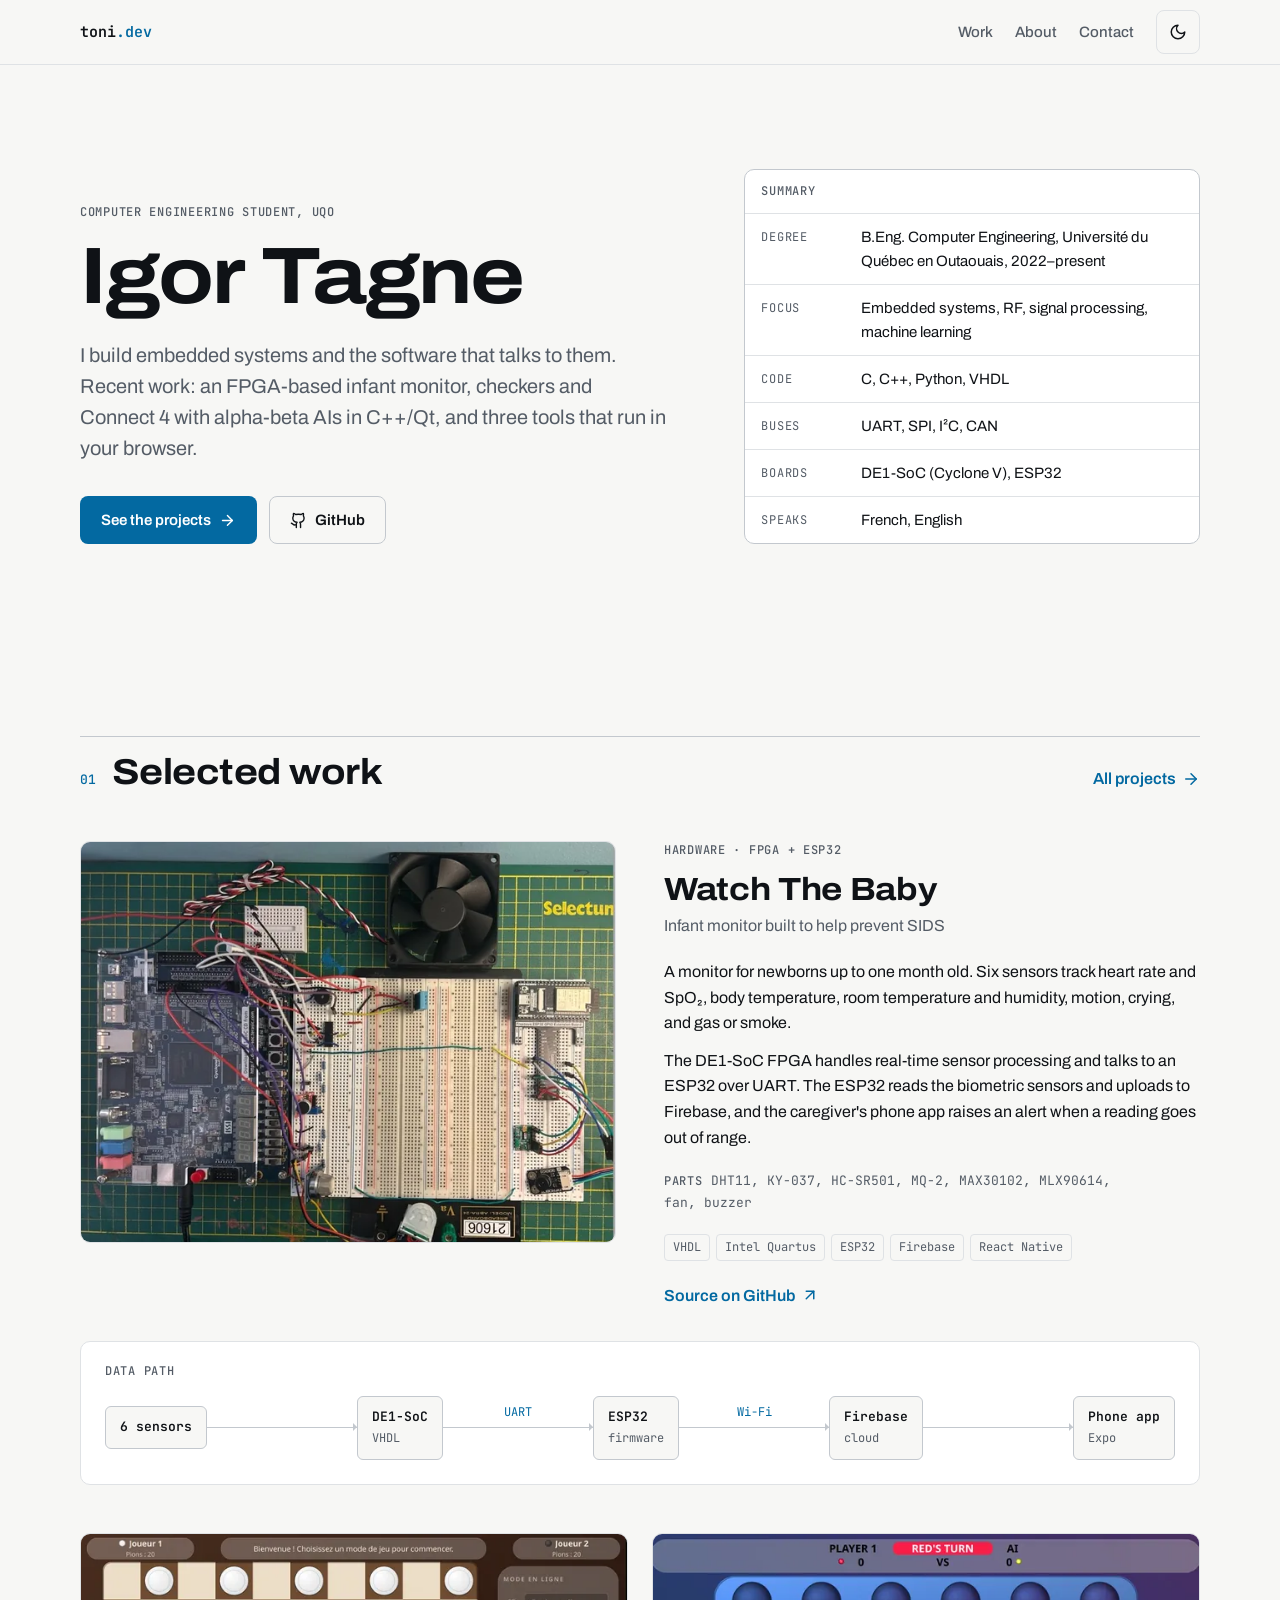
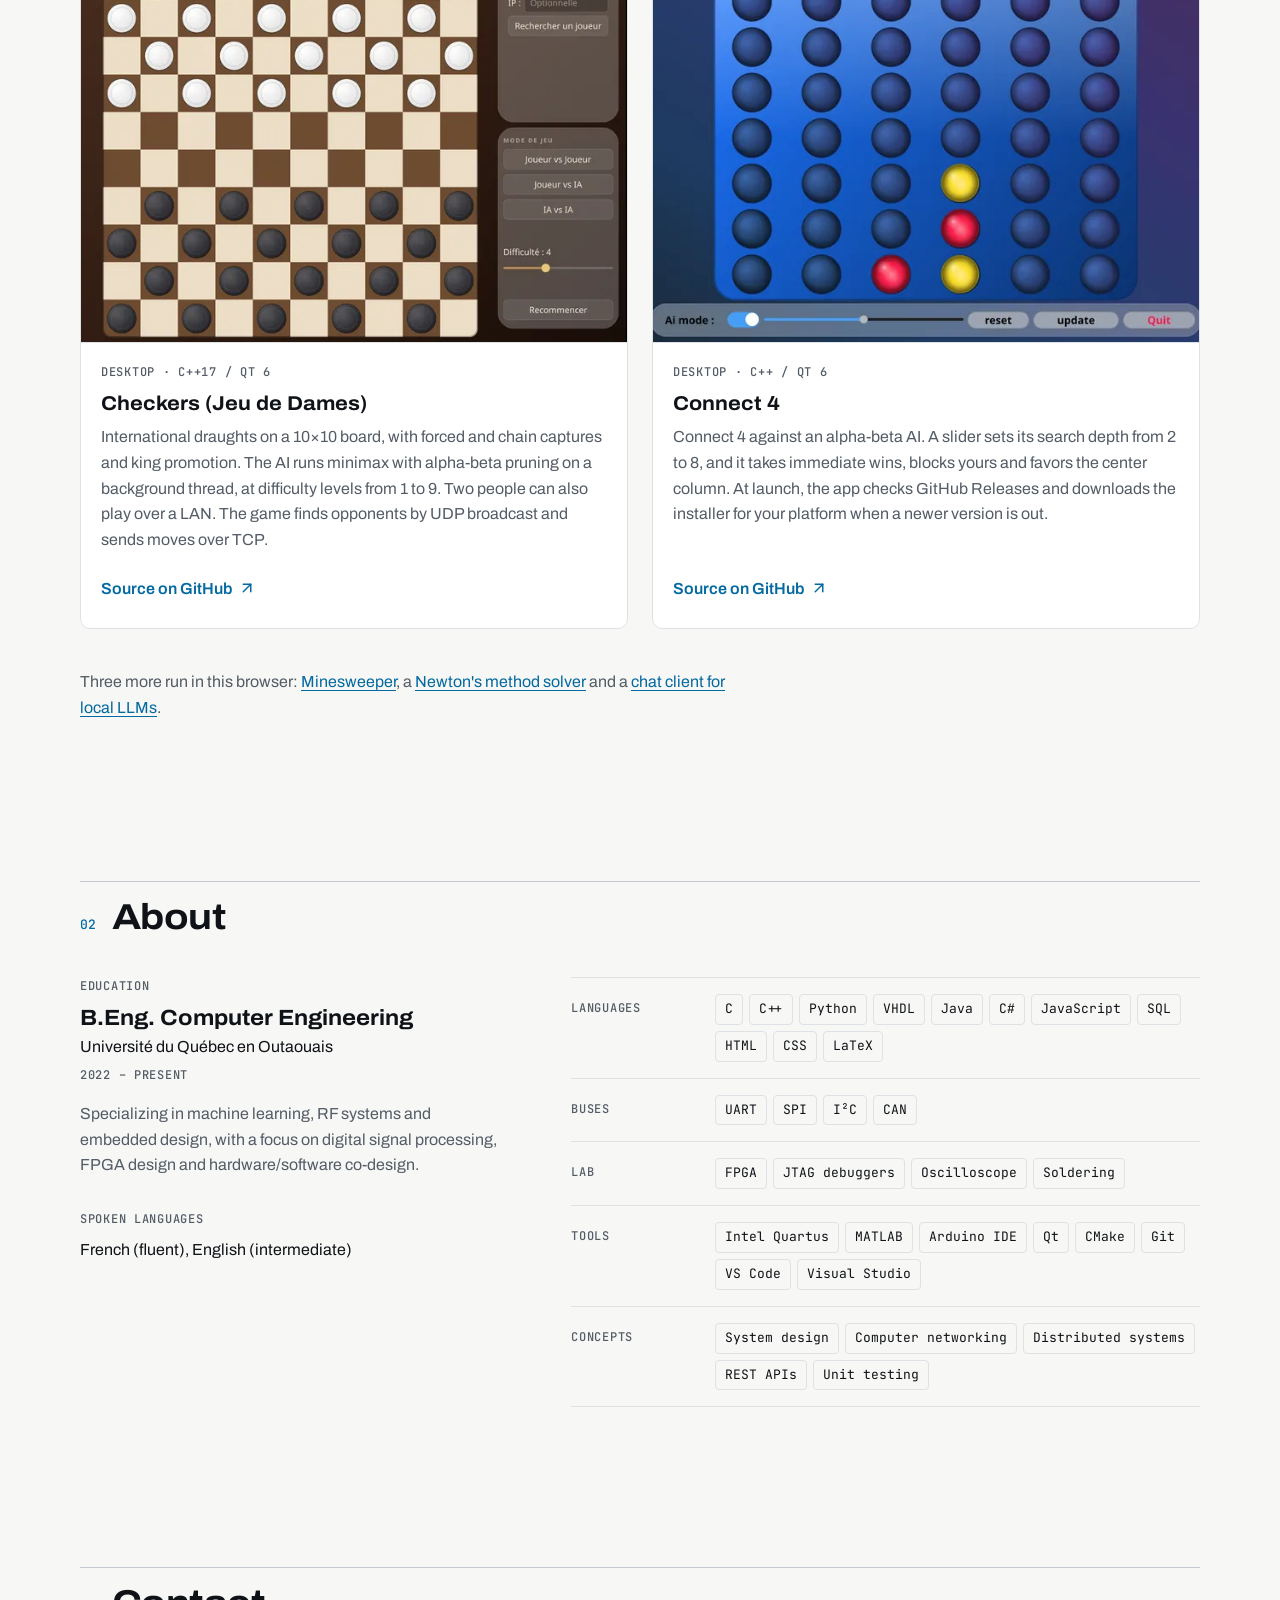
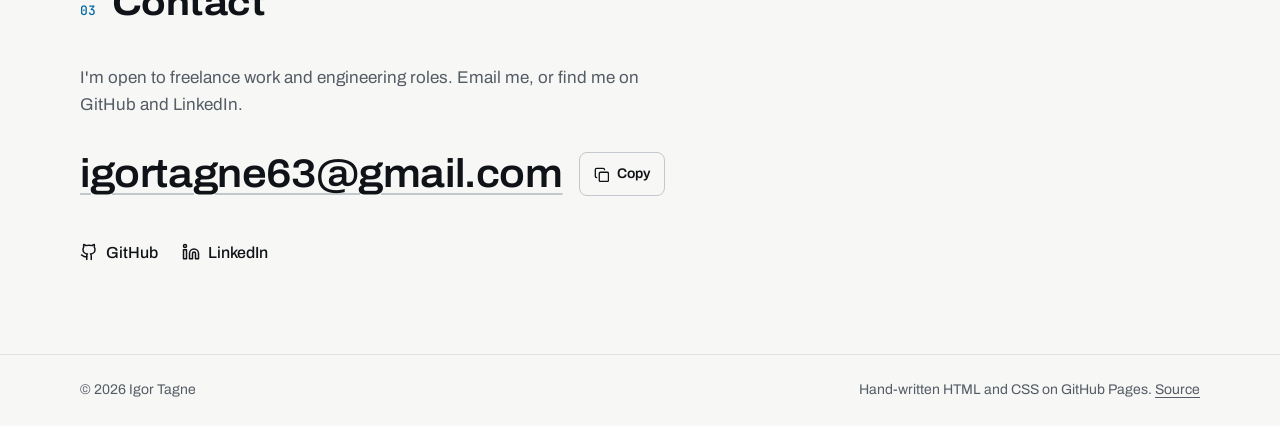
==== commit 5a9d467c: "more serious design" ====
--- a/index.html
+++ b/index.html
@@ -1,637 +1,271 @@
-<!DOCTYPE html>
-<html class="dark" lang="en">
+<!doctype html>
+<html lang="en">
 <head>
-<meta charset="utf-8"/>
-<meta content="width=device-width, initial-scale=1.0" name="viewport"/>
-<title>Engineer Portfolio | Building the Future</title>
-<script src="https://cdn.tailwindcss.com?plugins=forms,container-queries"></script>
-<link href="https://fonts.googleapis.com/css2?family=Chakra+Petch:wght@400;500;600;700&family=IBM+Plex+Sans:wght@400;500;600;700&family=JetBrains+Mono:wght@400;500;600&display=swap" rel="stylesheet"/>
-<link href="https://fonts.googleapis.com/css2?family=Material+Symbols+Outlined:wght,FILL@100..700,0..1&display=swap" rel="stylesheet"/>
-<script id="tailwind-config">
-  tailwind.config = {
-    darkMode: "class",
-    theme: {
-      extend: {
-        colors: {
-          "primary": "#35b4f9",
-          "background-light": "#cbd5e1",
-          "background-dark": "#020713",
-        },
-        fontFamily: { "display": ["IBM Plex Sans", "sans-serif"], "tech": ["Chakra Petch", "sans-serif"] },
-        borderRadius: {
-          "DEFAULT": "0.25rem",
-          "lg": "0.5rem",
-          "xl": "0.75rem",
-          "full": "9999px"
-        },
-      },
-    },
-  }
+<meta charset="utf-8">
+<meta name="viewport" content="width=device-width, initial-scale=1, viewport-fit=cover">
+<title>Igor Tagne · Computer engineering</title>
+<meta name="description" content="Igor Tagne, computer engineering student at UQO. Projects include an FPGA infant monitor, checkers and Connect 4 with alpha-beta AIs in C++/Qt, and tools that run in the browser.">
+<meta name="color-scheme" content="light dark">
+<meta name="theme-color" content="#f7f7f5" media="(prefers-color-scheme: light)">
+<meta name="theme-color" content="#0b0d10" media="(prefers-color-scheme: dark)">
+<meta property="og:type" content="website">
+<meta property="og:title" content="Igor Tagne · Computer engineering">
+<meta property="og:description" content="An FPGA infant monitor, board-game AIs in C++/Qt, and tools that run in the browser.">
+<link rel="icon" href="assets/favicon.svg" type="image/svg+xml">
+<script>
+  // Set the theme before first paint so the page never flashes the wrong one.
+  (function () {
+    var root = document.documentElement, theme = null;
+    try { theme = localStorage.getItem('portfolioTheme'); } catch (e) {}
+    if (theme !== 'light' && theme !== 'dark') {
+      theme = window.matchMedia('(prefers-color-scheme: dark)').matches ? 'dark' : 'light';
+    }
+    root.dataset.theme = theme;
+    root.classList.add('js');
+  })();
 </script>
-<style>
-  body { font-family: 'IBM Plex Sans', sans-serif; }
-  h1, h2, h3, .font-tech { font-family: 'Chakra Petch', sans-serif; }
-  code { font-family: 'JetBrains Mono', monospace; }
-
-  /* ── Blueprint grid ── */
-  .circuit-pattern {
-    background-image:
-      linear-gradient(rgba(2,7,19,0.10) 1px, transparent 1px),
-      linear-gradient(90deg, rgba(2,7,19,0.10) 1px, transparent 1px);
-    background-size: 44px 44px;
-  }
-  .dark .circuit-pattern {
-    background-image:
-      linear-gradient(rgba(148,163,184,0.06) 1px, transparent 1px),
-      linear-gradient(90deg, rgba(148,163,184,0.06) 1px, transparent 1px);
-  }
-
-  /* ── Atmosphere: scroll progress, grain, aurora ── */
-  #scroll-progress {
-    position: fixed; top: 0; left: 0; height: 3px; width: 100%; z-index: 100;
-    transform-origin: left; transform: scaleX(0);
-    background: linear-gradient(90deg, #35b4f9, #7dd3fc, #35b4f9);
-    box-shadow: 0 0 12px rgba(53,180,249,0.55);
-    pointer-events: none;
-  }
-  .grain {
-    position: fixed; inset: 0; z-index: 90; pointer-events: none;
-    opacity: 0.05; mix-blend-mode: overlay;
-    background-image: url("data:image/svg+xml,%3Csvg xmlns='http://www.w3.org/2000/svg' width='160' height='160'%3E%3Cfilter id='n'%3E%3CfeTurbulence type='fractalNoise' baseFrequency='0.9' numOctaves='2'/%3E%3C/filter%3E%3Crect width='160' height='160' filter='url(%23n)' opacity='0.6'/%3E%3C/svg%3E");
-  }
-  .aurora {
-    position: absolute; inset: -40%; pointer-events: none;
-    background: conic-gradient(from 0deg at 60% 40%,
-      transparent 0deg, rgba(53,180,249,0.07) 80deg, transparent 160deg,
-      rgba(125,211,252,0.05) 240deg, transparent 320deg);
-    filter: blur(60px);
-    animation: auroraSpin 38s linear infinite;
-  }
-  html:not(.dark) .aurora { opacity: 0.55; }
-  @keyframes auroraSpin { to { transform: rotate(360deg); } }
-
-  /* ── NAV ── */
-  .dark .glass-nav {
-    background: rgba(2,7,19,0.82);
-    backdrop-filter: blur(16px) saturate(140%);
-    -webkit-backdrop-filter: blur(16px) saturate(140%);
-    border-bottom: 1px solid rgba(148,163,184,0.10);
-  }
-  html:not(.dark) .glass-nav {
-    background: rgba(203,213,225,0.85);
-    backdrop-filter: blur(16px) saturate(140%);
-    -webkit-backdrop-filter: blur(16px) saturate(140%);
-    border-bottom: 1px solid rgba(2,7,19,0.10);
-  }
-  .dark #mobile-menu {
-    background: rgba(2,7,19,0.97);
-    border-top: 1px solid rgba(148,163,184,0.10);
-  }
-  html:not(.dark) #mobile-menu {
-    background: rgba(203,213,225,0.98);
-    border-top: 1px solid rgba(2,7,19,0.10);
-  }
-  html:not(.dark) #menu-icon { color: #1e293b; }
-  .dark #menu-icon            { color: #f1f5f9; }
-  html:not(.dark) .nav-link   { color: #1e293b; }
-  .dark .nav-link             { color: #e2e8f0; }
-  .nav-link:hover             { color: #35b4f9; }
-  .nav-link { position: relative; }
-  .nav-link::after {
-    content: ''; position: absolute; left: 0; bottom: -5px; height: 2px; width: 100%;
-    background: linear-gradient(90deg, #35b4f9, #7dd3fc); border-radius: 2px;
-    transform: scaleX(0); transform-origin: left;
-    transition: transform 0.35s cubic-bezier(0.16,1,0.3,1);
-  }
-  .nav-link:hover::after { transform: scaleX(1); }
-  html:not(.dark) .mobile-link { color: #1e293b; }
-  .dark .mobile-link           { color: #e2e8f0; }
-  .mobile-link:hover           { color: #35b4f9; }
-  html:not(.dark) #theme-toggle-btn,
-  html:not(.dark) #mobile-theme-btn {
-    background: rgba(2,7,19,0.06); border: 1px solid rgba(2,7,19,0.10);
-  }
-  .dark #theme-toggle-btn,
-  .dark #mobile-theme-btn {
-    background: rgba(255,255,255,0.07); border: 1px solid rgba(255,255,255,0.10);
-  }
-  #theme-toggle-btn:active #theme-icon, #mobile-theme-btn:active #mobile-theme-icon { transform: rotate(180deg); }
-  #theme-icon, #mobile-theme-icon { transition: transform 0.45s cubic-bezier(0.34,1.56,0.64,1); display: inline-block; }
-  #mobile-menu {
-    transition: max-height 0.3s ease, opacity 0.3s ease;
-    max-height: 0; opacity: 0; overflow: hidden;
-  }
-  #mobile-menu.open { max-height: 440px; opacity: 1; }
-
-  /* ── Glass cards with cursor spotlight ── */
-  .glass-card {
-    position: relative;
-    backdrop-filter: blur(12px);
-    -webkit-backdrop-filter: blur(12px);
-    transition: border-color 0.35s ease, box-shadow 0.35s ease, transform 0.35s cubic-bezier(0.16,1,0.3,1);
-  }
-  .glass-card::before {
-    content: ''; position: absolute; inset: 0; border-radius: inherit; z-index: 1;
-    background: radial-gradient(280px circle at var(--mx, 50%) var(--my, 50%),
-      rgba(53,180,249,0.13), transparent 65%);
-    opacity: 0; transition: opacity 0.35s ease; pointer-events: none;
-  }
-  .glass-card:hover::before { opacity: 1; }
-  .dark .glass-card {
-    background: rgba(255,255,255,0.03);
-    border: 1px solid rgba(148,163,184,0.10);
-  }
-  html:not(.dark) .glass-card {
-    background: rgba(248,250,252,0.82);
-    border: 1px solid rgba(2,7,19,0.08);
-    box-shadow: 0 2px 16px rgba(2,7,19,0.06);
-  }
-  .glass-card:hover {
-    border-color: rgba(53,180,249,0.35) !important;
-    box-shadow: 0 14px 44px rgba(53,180,249,0.13);
-    transform: translateY(-4px);
-  }
-
-  /* ── Shimmering accent text ── */
-  .gradient-ink {
-    background: linear-gradient(110deg, #35b4f9 20%, #7dd3fc 40%, #0ea5e9 60%, #35b4f9 80%);
-    background-size: 200% auto;
-    -webkit-background-clip: text; background-clip: text;
-    -webkit-text-fill-color: transparent; color: transparent;
-    animation: shimmer 5s linear infinite;
-  }
-  @keyframes shimmer { to { background-position: 200% center; } }
-
-  /* ── Sheen sweep buttons ── */
-  .btn-sheen { position: relative; overflow: hidden; }
-  .btn-sheen::after {
-    content: ''; position: absolute; inset: 0;
-    background: linear-gradient(105deg, transparent 35%, rgba(255,255,255,0.45) 50%, transparent 65%);
-    transform: translateX(-130%); transition: transform 0.7s ease; pointer-events: none;
-  }
-  .btn-sheen:hover::after { transform: translateX(130%); }
-
-  /* ── Animations ── */
-  @keyframes fadeInUp {
-    from { opacity: 0; transform: translateY(24px); filter: blur(8px); }
-    to   { opacity: 1; transform: translateY(0); filter: blur(0); }
-  }
-  @keyframes floatY {
-    0%,100% { transform: translateY(0) scale(1); }
-    50%     { transform: translateY(-16px) scale(1.05); }
-  }
-
-  .reveal {
-    opacity: 0; transform: translateY(28px) scale(0.985); filter: blur(10px);
-    transition: opacity 0.85s cubic-bezier(0.16,1,0.3,1),
-                transform 0.85s cubic-bezier(0.16,1,0.3,1),
-                filter 0.85s cubic-bezier(0.16,1,0.3,1);
-    will-change: opacity, transform, filter;
-  }
-  .reveal.is-visible { opacity: 1; transform: none; filter: none; }
-  .reveal-delay-1 { transition-delay: 0.12s; }
-  .reveal-delay-2 { transition-delay: 0.24s; }
-  .reveal-delay-3 { transition-delay: 0.36s; }
-
-  .blob-float      { animation: floatY 7s ease-in-out infinite; }
-  .blob-float-slow { animation: floatY 10s ease-in-out infinite reverse; }
-
-  .skill-tag { transition: transform 0.25s cubic-bezier(0.34,1.56,0.64,1), box-shadow 0.25s ease, border-color 0.25s ease; }
-  .skill-tag:hover {
-    transform: translateY(-3px) rotate(-0.5deg);
-    box-shadow: 0 6px 18px rgba(53,180,249,0.18);
-  }
-  .skill-tag .material-symbols-outlined { transition: transform 0.25s cubic-bezier(0.34,1.56,0.64,1); }
-  .skill-tag:hover .material-symbols-outlined { transform: scale(1.2) rotate(6deg); }
-
-  /* ── HUD corner brackets (hero code card) ── */
-  .hud-frame { position: relative; }
-  .hud-frame::before, .hud-frame::after {
-    content: ''; position: absolute; width: 22px; height: 22px;
-    border: 2px solid rgba(53,180,249,0.65); transition: all 0.4s ease; pointer-events: none;
-  }
-  .hud-frame::before { top: -7px; left: -7px; border-right: none; border-bottom: none; border-radius: 6px 0 0 0; }
-  .hud-frame::after  { bottom: -7px; right: -7px; border-left: none; border-top: none; border-radius: 0 0 6px 0; }
-  .hud-frame:hover::before { top: -11px; left: -11px; }
-  .hud-frame:hover::after  { bottom: -11px; right: -11px; }
-
-  ::-webkit-scrollbar { width: 6px; }
-  ::-webkit-scrollbar-track { background: transparent; }
-  ::-webkit-scrollbar-thumb { background: rgba(53,180,249,0.55); border-radius: 8px; }
-
-  @media (prefers-reduced-motion: reduce) {
-    .reveal, .blob-float, .blob-float-slow, .aurora, .gradient-ink { animation: none !important; transition: none !important; opacity: 1; transform: none; filter: none; }
-    .skill-tag:hover, .glass-card:hover { transform: none; }
-    .btn-sheen::after { display: none; }
-  }
-</style>
+<link rel="preconnect" href="https://fonts.googleapis.com">
+<link rel="preconnect" href="https://fonts.gstatic.com" crossorigin>
+<link rel="stylesheet" href="https://fonts.googleapis.com/css2?family=Archivo:wdth,wght@62..125,400..700&family=JetBrains+Mono:wght@400..600&display=swap">
+<link rel="stylesheet" href="assets/site.css">
+<script src="assets/site.js" defer></script>
 </head>
-<body class="bg-[#cbd5e1] dark:bg-[#020713] text-slate-900 dark:text-slate-100 font-display transition-colors duration-300">
-
-<div id="scroll-progress" aria-hidden="true"></div>
-<div class="grain" aria-hidden="true"></div>
-
-<!-- Sticky Navigation -->
-<nav class="fixed top-0 w-full z-50 glass-nav transition-colors">
-  <div class="max-w-7xl mx-auto px-6 h-20 flex items-center justify-between">
-    <div class="flex items-center gap-3" translate="no">
-      <div class="size-10 bg-primary/10 rounded-lg flex items-center justify-center text-primary border border-primary/20">
-        <span class="material-symbols-outlined text-2xl" aria-hidden="true">terminal</span>
-      </div>
-      <span class="text-xl font-bold tracking-tight text-slate-900 dark:text-white">toni<span class="text-primary">.dev</span></span>
-    </div>
-    <div class="hidden md:flex items-center gap-8">
-      <a class="nav-link text-sm font-medium transition-colors" href="#projects">Projects</a>
-      <a class="nav-link text-sm font-medium transition-colors" href="#experience">Experience</a>
-      <a class="nav-link text-sm font-medium transition-colors" href="#skills">Skills</a>
-      <button id="theme-toggle-btn" class="p-2 rounded-full hover:bg-primary/20 transition-all" aria-label="Toggle theme">
-        <span id="theme-icon" class="material-symbols-outlined text-primary text-xl" aria-hidden="true">dark_mode</span>
-      </button>
-      <a class="px-5 py-2.5 bg-primary text-[#0a1520] font-bold rounded-lg hover:brightness-110 transition-all text-sm" href="#contact">Get in Touch</a>
-    </div>
-    <div class="flex items-center gap-3 md:hidden">
-      <button id="mobile-theme-btn" class="p-2 rounded-full transition-all" aria-label="Toggle theme">
-        <span id="mobile-theme-icon" class="material-symbols-outlined text-primary text-xl" aria-hidden="true">dark_mode</span>
-      </button>
-      <button id="menu-toggle" class="focus:outline-none" aria-label="Toggle menu" aria-expanded="false">
-        <span id="menu-icon" class="material-symbols-outlined text-3xl transition-colors" aria-hidden="true">menu</span>
-      </button>
-    </div>
+<body>
+<a class="skip-link" href="#main">Skip to content</a>
+
+<svg xmlns="http://www.w3.org/2000/svg" style="display:none">
+  <symbol id="i-arrow-right" viewBox="0 0 24 24"><path d="M5 12h14"/><path d="m12 5 7 7-7 7"/></symbol>
+  <symbol id="i-arrow-up-right" viewBox="0 0 24 24"><path d="M7 7h10v10"/><path d="M7 17 17 7"/></symbol>
+  <symbol id="i-sun" viewBox="0 0 24 24"><circle cx="12" cy="12" r="4"/><path d="M12 2v2"/><path d="M12 20v2"/><path d="m4.93 4.93 1.41 1.41"/><path d="m17.66 17.66 1.41 1.41"/><path d="M2 12h2"/><path d="M20 12h2"/><path d="m6.34 17.66-1.41 1.41"/><path d="m19.07 4.93-1.41 1.41"/></symbol>
+  <symbol id="i-moon" viewBox="0 0 24 24"><path d="M12 3a6 6 0 0 0 9 9 9 9 0 1 1-9-9Z"/></symbol>
+  <symbol id="i-github" viewBox="0 0 24 24"><path d="M15 22v-4a4.8 4.8 0 0 0-1-3.5c3 0 6-2 6-5.5.08-1.25-.27-2.48-1-3.5.28-1.15.28-2.35 0-3.5 0 0-1 0-3 1.5-2.64-.5-5.36-.5-8 0C6 2 5 2 5 2c-.3 1.15-.3 2.35 0 3.5A5.403 5.403 0 0 0 4 9c0 3.5 3 5.5 6 5.5-.39.49-.68 1.05-.85 1.65-.17.6-.22 1.23-.15 1.85v4"/><path d="M9 18c-4.51 2-5-2-7-2"/></symbol>
+  <symbol id="i-linkedin" viewBox="0 0 24 24"><path d="M16 8a6 6 0 0 1 6 6v7h-4v-7a2 2 0 0 0-2-2 2 2 0 0 0-2 2v7h-4v-7a6 6 0 0 1 6-6z"/><rect width="4" height="12" x="2" y="9"/><circle cx="4" cy="4" r="2"/></symbol>
+  <symbol id="i-copy" viewBox="0 0 24 24"><rect width="14" height="14" x="8" y="8" rx="2" ry="2"/><path d="M4 16c-1.1 0-2-.9-2-2V4c0-1.1.9-2 2-2h10c1.1 0 2 .9 2 2"/></symbol>
+  <symbol id="i-check" viewBox="0 0 24 24"><path d="M20 6 9 17l-5-5"/></symbol>
+</svg>
+
+<header class="site-header">
+  <div class="wrap nav">
+    <a class="brand" href="./" translate="no">toni<span>.dev</span></a>
+    <nav aria-label="Main">
+      <ul class="nav-links" role="list">
+        <li><a href="#work">Work</a></li>
+        <li><a href="#about">About</a></li>
+        <li><a href="#contact">Contact</a></li>
+      </ul>
+    </nav>
+    <button class="theme-toggle" type="button" aria-label="Switch to dark theme">
+      <svg class="icon i-sun" aria-hidden="true" focusable="false"><use href="#i-sun"/></svg>
+      <svg class="icon i-moon" aria-hidden="true" focusable="false"><use href="#i-moon"/></svg>
+    </button>
   </div>
-  <div id="mobile-menu" class="md:hidden" role="navigation" aria-label="Mobile menu">
-    <div class="flex flex-col px-6 py-4 gap-4">
-      <a class="mobile-link text-sm font-medium transition-colors py-2" href="#projects"   onclick="closeMobileMenu()">Projects</a>
-      <a class="mobile-link text-sm font-medium transition-colors py-2" href="#experience" onclick="closeMobileMenu()">Experience</a>
-      <a class="mobile-link text-sm font-medium transition-colors py-2" href="#skills"     onclick="closeMobileMenu()">Skills</a>
-      <a class="px-5 py-3 bg-primary text-[#0a1520] font-bold rounded-lg hover:brightness-110 transition-all text-sm text-center" href="#contact" onclick="closeMobileMenu()">Get in Touch</a>
-    </div>
-  </div>
-</nav>
-
-<main class="pt-20">
-
-<!-- Hero -->
-<section class="relative min-h-[85vh] flex items-center overflow-hidden circuit-pattern">
-  <div class="aurora" aria-hidden="true"></div>
-  <div class="absolute inset-0 bg-gradient-to-b from-transparent via-[#020713]/50 to-[#020713] pointer-events-none dark:block hidden" aria-hidden="true"></div>
-  <div class="absolute inset-0 bg-gradient-to-b from-transparent via-[#cbd5e1]/20 to-transparent pointer-events-none dark:hidden block" aria-hidden="true"></div>
-  <div class="absolute right-[-10%] top-[10%] w-[500px] h-[500px] bg-primary/10 rounded-full blur-[120px] pointer-events-none blob-float" aria-hidden="true"></div>
-  <div class="absolute left-[-5%] bottom-[10%] w-[300px] h-[300px] bg-primary/5 rounded-full blur-[80px] pointer-events-none blob-float-slow" aria-hidden="true"></div>
-
-  <div class="max-w-7xl mx-auto px-6 relative z-10 grid lg:grid-cols-2 gap-12 items-center py-16">
-    <div class="space-y-8">
-      <div class="inline-flex items-center gap-2 px-3 py-1 rounded-full bg-primary/10 border border-primary/20 text-primary text-xs font-bold uppercase tracking-widest animate-[fadeInUp_0.6s_ease_0.1s_forwards] opacity-0">
-        <span class="relative flex h-2 w-2" aria-hidden="true">
-          <span class="animate-ping absolute inline-flex h-full w-full rounded-full bg-primary opacity-75"></span>
-          <span class="relative inline-flex rounded-full h-2 w-2 bg-primary"></span>
-        </span>
-        Available for New Projects
-      </div>
-      <h1 class="text-4xl sm:text-5xl lg:text-7xl font-black leading-[1.1] tracking-tight text-slate-900 dark:text-white animate-[fadeInUp_0.6s_ease_0.2s_forwards] opacity-0">
-        Building the Future through <span class="gradient-ink">Code</span> &amp; <span class="gradient-ink">Design</span>
-      </h1>
-      <p class="text-lg md:text-xl text-slate-600 dark:text-slate-400 max-w-xl leading-relaxed animate-[fadeInUp_0.6s_ease_0.3s_forwards] opacity-0">
-        Computer Engineering student specializing in Machine Learning, RF systems, and embedded system design, with hands-on experience in communication protocols (UART, SPI, I²C) and efficient hardware–software integration.
-      </p>
-      <div class="flex flex-wrap gap-4 animate-[fadeInUp_0.6s_ease_0.4s_forwards] opacity-0">
-        <a href="#projects" class="btn-sheen flex items-center gap-2 min-w-[160px] justify-center px-8 py-4 bg-primary text-[#0a1520] font-black rounded-lg hover:brightness-110 transition-all shadow-lg shadow-primary/20">
-          <span>View My Work</span>
-          <span class="material-symbols-outlined text-sm" aria-hidden="true">arrow_forward</span>
+</header>
+
+<main id="main">
+
+  <section class="hero wrap" aria-labelledby="hero-title">
+    <div>
+      <p class="label hero-in">Computer engineering student, UQO</p>
+      <h1 id="hero-title" class="hero-in" style="--i:1">Igor Tagne</h1>
+      <p class="lede hero-in" style="--i:2">I build embedded systems and the software that talks to them. Recent work: an FPGA-based infant monitor, checkers and Connect&nbsp;4 with alpha-beta AIs in C++/Qt, and three tools that run in your browser.</p>
+      <div class="hero-actions hero-in" style="--i:3">
+        <a class="btn btn-primary" href="#work">
+          See the projects
+          <svg class="icon icon-arrow" aria-hidden="true" focusable="false"><use href="#i-arrow-right"/></svg>
         </a>
-        <a href="https://github.com/TONI7008" target="_blank" rel="noopener noreferrer"
-           class="flex items-center gap-2 min-w-[160px] justify-center px-8 py-4 bg-black/5 dark:bg-white/5 border border-black/10 dark:border-white/10 text-slate-800 dark:text-white font-bold rounded-lg hover:bg-black/10 dark:hover:bg-white/10 transition-all">
-          GitHub / CV
+        <a class="btn btn-ghost" href="https://github.com/TONI7008" target="_blank" rel="noopener noreferrer">
+          <svg class="icon" aria-hidden="true" focusable="false"><use href="#i-github"/></svg>
+          GitHub
         </a>
       </div>
     </div>
 
-    <div class="relative mt-8 lg:mt-0 animate-[fadeInUp_0.6s_ease_0.3s_forwards] opacity-0">
-      <div class="relative z-10 rounded-xl overflow-hidden border border-white/10 shadow-2xl">
-        <img alt="Code editor background" class="w-full h-auto" width="640" height="360"
-             src="https://lh3.googleusercontent.com/aida-public/[base64]"/>
-        <div class="absolute inset-0 bg-gradient-to-t from-[#020713] via-transparent to-transparent" aria-hidden="true"></div>
-      </div>
-      <div class="hud-frame relative lg:absolute mt-4 lg:mt-0 lg:-bottom-6 lg:-left-6 mx-auto lg:mx-0 max-w-[340px] w-full bg-[#050d1f]/90 backdrop-blur-xl border border-primary/20 rounded-2xl shadow-2xl shadow-primary/10 p-6 z-20 transition-transform duration-500 hover:scale-[1.02]">
-        <div class="flex gap-1.5 mb-4" aria-hidden="true">
-          <div class="size-2.5 rounded-full bg-red-500/50"></div>
-          <div class="size-2.5 rounded-full bg-yellow-500/50"></div>
-          <div class="size-2.5 rounded-full bg-green-500/50"></div>
-        </div>
-        <code class="text-xs text-primary/80 block font-mono whitespace-pre-wrap break-words" translate="no">struct Engineer {
-  std::string focus = "ML &amp; RF Systems";
-  std::vector&lt;std::string&gt; stack = {
-    "C++", "Python", "VHDL"
-  };
-  std::string protocols = "UART | SPI | I2C | CAN";
-  bool scalable = true;
-};</code>
-      </div>
-    </div>
-  </div>
-</section>
-
-<!-- Skills -->
-<section class="py-16 bg-[#bfccdb] dark:bg-[#050d1f] transition-colors duration-300" id="skills">
-  <div class="max-w-7xl mx-auto px-6 text-center mb-12 reveal">
-    <h2 class="text-3xl font-black text-slate-900 dark:text-white mb-3">Technical Proficiency</h2>
-    <div class="w-12 h-1 bg-primary mx-auto rounded-full"></div>
-  </div>
-  <div class="max-w-7xl mx-auto px-6">
-    <div class="grid md:grid-cols-2 gap-6 items-start">
-
-      <div class="space-y-6">
-        <div class="reveal">
-          <h3 class="text-xl font-black text-slate-900 dark:text-white mb-3">Languages</h3>
-          <div class="grid grid-cols-2 sm:grid-cols-3 lg:grid-cols-4 gap-3" translate="no">
-            <div class="skill-tag flex items-center gap-2 px-3 py-2 rounded-lg glass-card text-xs"><span class="material-symbols-outlined text-primary" aria-hidden="true">terminal</span><span class="font-bold uppercase tracking-wide">Python</span></div>
-            <div class="skill-tag flex items-center gap-2 px-3 py-2 rounded-lg glass-card text-xs"><span class="material-symbols-outlined text-primary" aria-hidden="true">code</span><span class="font-bold uppercase tracking-wide">C</span></div>
-            <div class="skill-tag flex items-center gap-2 px-3 py-2 rounded-lg glass-card text-xs"><span class="material-symbols-outlined text-primary" aria-hidden="true">code</span><span class="font-bold uppercase tracking-wide">C++</span></div>
-            <div class="skill-tag flex items-center gap-2 px-3 py-2 rounded-lg glass-card text-xs"><span class="material-symbols-outlined text-primary" aria-hidden="true">hardware</span><span class="font-bold uppercase tracking-wide">VHDL</span></div>
-            <div class="skill-tag flex items-center gap-2 px-3 py-2 rounded-lg glass-card text-xs"><span class="material-symbols-outlined text-primary" aria-hidden="true">smart_display</span><span class="font-bold uppercase tracking-wide">Java</span></div>
-            <div class="skill-tag flex items-center gap-2 px-3 py-2 rounded-lg glass-card text-xs"><span class="material-symbols-outlined text-primary" aria-hidden="true">html</span><span class="font-bold uppercase tracking-wide">HTML</span></div>
-            <div class="skill-tag flex items-center gap-2 px-3 py-2 rounded-lg glass-card text-xs"><span class="material-symbols-outlined text-primary" aria-hidden="true">palette</span><span class="font-bold uppercase tracking-wide">CSS</span></div>
-            <div class="skill-tag flex items-center gap-2 px-3 py-2 rounded-lg glass-card text-xs"><span class="material-symbols-outlined text-primary" aria-hidden="true">javascript</span><span class="font-bold uppercase tracking-wide">JavaScript</span></div>
-            <div class="skill-tag flex items-center gap-2 px-3 py-2 rounded-lg glass-card text-xs"><span class="material-symbols-outlined text-primary" aria-hidden="true">database</span><span class="font-bold uppercase tracking-wide">SQL</span></div>
-            <div class="skill-tag flex items-center gap-2 px-3 py-2 rounded-lg glass-card text-xs"><span class="material-symbols-outlined text-primary" aria-hidden="true">code_blocks</span><span class="font-bold uppercase tracking-wide">C#</span></div>
-            <div class="skill-tag flex items-center gap-2 px-3 py-2 rounded-lg glass-card text-xs"><span class="material-symbols-outlined text-primary" aria-hidden="true">menu_book</span><span class="font-bold uppercase tracking-wide">LaTeX</span></div>
+    <aside class="spec hero-in" style="--i:4" aria-label="Summary">
+      <span class="label">Summary</span>
+      <dl>
+        <div><dt>Degree</dt><dd>B.Eng. Computer Engineering, Université du Québec en Outaouais, 2022–present</dd></div>
+        <div><dt>Focus</dt><dd>Embedded systems, RF, signal processing, machine learning</dd></div>
+        <div><dt>Code</dt><dd translate="no">C, C++, Python, VHDL</dd></div>
+        <div><dt>Buses</dt><dd translate="no">UART, SPI, I²C, CAN</dd></div>
+        <div><dt>Boards</dt><dd translate="no">DE1-SoC (Cyclone V), ESP32</dd></div>
+        <div><dt>Speaks</dt><dd>French, English</dd></div>
+      </dl>
+    </aside>
+  </section>
+
+  <section id="work" class="section wrap" aria-labelledby="work-title">
+    <div class="section-head reveal">
+      <span class="section-num">01</span>
+      <h2 id="work-title">Selected work</h2>
+      <a class="link-arrow" href="projets/index.html">
+        All projects
+        <svg class="icon icon-arrow" aria-hidden="true" focusable="false"><use href="#i-arrow-right"/></svg>
+      </a>
+    </div>
+
+    <article class="feature reveal" aria-labelledby="wtb-title">
+      <figure class="media">
+        <img src="Images/projects/watch-the-baby-640.webp"
+             srcset="Images/projects/watch-the-baby-640.webp 640w, Images/projects/watch-the-baby-lg.webp 897w"
+             sizes="(min-width: 1200px) 536px, (min-width: 900px) 45vw, 100vw"
+             width="897" height="673" loading="lazy" decoding="async"
+             alt="DE1-SoC FPGA board, ESP32 and sensors wired across a breadboard, with a cooling fan above">
+      </figure>
+      <div>
+        <p class="label">Hardware · FPGA + ESP32</p>
+        <h3 id="wtb-title">Watch The Baby</h3>
+        <p class="sub">Infant monitor built to help prevent SIDS</p>
+        <p class="desc">A monitor for newborns up to one month old. Six sensors track heart rate and SpO₂, body temperature, room temperature and humidity, motion, crying, and gas or smoke.</p>
+        <p class="desc">The DE1-SoC FPGA handles real-time sensor processing and talks to an ESP32 over UART. The ESP32 reads the biometric sensors and uploads to Firebase, and the caregiver's phone app raises an alert when a reading goes out of range.</p>
+        <p class="parts" translate="no"><span class="label">Parts</span>DHT11, KY-037, HC-SR501, MQ-2, MAX30102, MLX90614, fan, buzzer</p>
+        <ul class="tags" role="list" translate="no">
+          <li>VHDL</li><li>Intel Quartus</li><li>ESP32</li><li>Firebase</li><li>React Native</li>
+        </ul>
+        <a class="link-arrow" href="https://github.com/TONI7008/watch_the_baby" target="_blank" rel="noopener noreferrer">
+          Source on GitHub
+          <svg class="icon icon-out" aria-hidden="true" focusable="false"><use href="#i-arrow-up-right"/></svg>
+        </a>
+      </div>
+      <div class="chain-wrap">
+        <span class="label">Data path</span>
+        <div class="chain" role="img" aria-label="Sensors feed the DE1-SoC FPGA, which sends data over UART to the ESP32, which uploads over Wi-Fi to Firebase, which feeds the phone app.">
+          <div class="node"><b>6 sensors</b></div>
+          <div class="link"></div>
+          <div class="node"><b>DE1-SoC</b><small>VHDL</small></div>
+          <div class="link"><span>UART</span></div>
+          <div class="node"><b>ESP32</b><small>firmware</small></div>
+          <div class="link"><span>Wi-Fi</span></div>
+          <div class="node"><b>Firebase</b><small>cloud</small></div>
+          <div class="link"></div>
+          <div class="node"><b>Phone app</b><small>Expo</small></div>
+        </div>
+      </div>
+    </article>
+
+    <ul class="cards" role="list">
+      <li class="reveal">
+        <article class="card">
+          <figure class="media">
+            <img src="Images/projects/checkers-640.webp"
+                 srcset="Images/projects/checkers-640.webp 640w, Images/projects/checkers-lg.webp 1280w"
+                 sizes="(min-width: 1200px) 536px, (min-width: 720px) 45vw, 100vw"
+                 width="1280" height="960" loading="lazy" decoding="async"
+                 alt="Checkers app: a 10×10 board in the starting position, with online play and game mode panels on the right">
+          </figure>
+          <div class="card-body">
+            <p class="label">Desktop · C++17 / Qt 6</p>
+            <h3><a class="card-link" href="https://github.com/TONI7008/Checkers-Game" target="_blank" rel="noopener noreferrer">Checkers (Jeu de Dames)</a></h3>
+            <p>International draughts on a 10×10 board, with forced and chain captures and king promotion. The AI runs minimax with alpha-beta pruning on a background thread, at difficulty levels from 1 to 9. Two people can also play over a LAN. The game finds opponents by UDP broadcast and sends moves over TCP.</p>
+            <div class="card-actions">
+              <span class="link-arrow">Source on GitHub <svg class="icon icon-out" aria-hidden="true" focusable="false"><use href="#i-arrow-up-right"/></svg></span>
+            </div>
           </div>
-        </div>
-        <div class="reveal reveal-delay-1">
-          <h3 class="text-xl font-black text-slate-900 dark:text-white mb-3">Spoken Languages</h3>
-          <div class="grid grid-cols-2 gap-3">
-            <div class="skill-tag flex items-center gap-2 px-3 py-2 rounded-lg glass-card text-xs"><span class="material-symbols-outlined text-primary" aria-hidden="true">record_voice_over</span><span class="font-bold">English (Intermediate)</span></div>
-            <div class="skill-tag flex items-center gap-2 px-3 py-2 rounded-lg glass-card text-xs"><span class="material-symbols-outlined text-primary" aria-hidden="true">record_voice_over</span><span class="font-bold">French (Fluent)</span></div>
+        </article>
+      </li>
+      <li class="reveal" style="--i:1">
+        <article class="card">
+          <figure class="media">
+            <img src="Images/projects/connect4-640.webp"
+                 srcset="Images/projects/connect4-640.webp 640w, Images/projects/connect4-lg.webp 1280w"
+                 sizes="(min-width: 1200px) 536px, (min-width: 720px) 45vw, 100vw"
+                 width="1280" height="960" loading="lazy" decoding="async"
+                 alt="Connect 4 app mid-game, with red and yellow pieces, a score bar and an AI depth slider">
+          </figure>
+          <div class="card-body">
+            <p class="label">Desktop · C++ / Qt 6</p>
+            <h3><a class="card-link" href="https://github.com/TONI7008/Connect4" target="_blank" rel="noopener noreferrer">Connect 4</a></h3>
+            <p>Connect 4 against an alpha-beta AI. A slider sets its search depth from 2 to 8, and it takes immediate wins, blocks yours and favors the center column. At launch, the app checks GitHub Releases and downloads the installer for your platform when a newer version is out.</p>
+            <div class="card-actions">
+              <span class="link-arrow">Source on GitHub <svg class="icon icon-out" aria-hidden="true" focusable="false"><use href="#i-arrow-up-right"/></svg></span>
+            </div>
           </div>
-        </div>
-      </div>
-
-      <div class="space-y-6">
-        <div class="reveal reveal-delay-1">
-          <h3 class="text-xl font-black text-slate-900 dark:text-white mb-3">Technologies</h3>
-          <div class="grid grid-cols-2 sm:grid-cols-3 gap-3" translate="no">
-            <div class="skill-tag flex items-center gap-2 px-3 py-2 rounded-lg glass-card text-xs"><span class="material-symbols-outlined text-primary" aria-hidden="true">memory</span><span class="font-bold uppercase tracking-wide">JTAG Debuggers</span></div>
-            <div class="skill-tag flex items-center gap-2 px-3 py-2 rounded-lg glass-card text-xs"><span class="material-symbols-outlined text-primary" aria-hidden="true">settings_ethernet</span><span class="font-bold uppercase tracking-wide">SPI / UART / I2C / CAN</span></div>
-            <div class="skill-tag flex items-center gap-2 px-3 py-2 rounded-lg glass-card text-xs"><span class="material-symbols-outlined text-primary" aria-hidden="true">device_hub</span><span class="font-bold uppercase tracking-wide">FPGA</span></div>
-            <div class="skill-tag flex items-center gap-2 px-3 py-2 rounded-lg glass-card text-xs"><span class="material-symbols-outlined text-primary" aria-hidden="true">monitor</span><span class="font-bold uppercase tracking-wide">Oscilloscope</span></div>
-            <div class="skill-tag flex items-center gap-2 px-3 py-2 rounded-lg glass-card text-xs"><span class="material-symbols-outlined text-primary" aria-hidden="true">build</span><span class="font-bold uppercase tracking-wide">Soldering</span></div>
-          </div>
-        </div>
-        <div class="reveal reveal-delay-2">
-          <h3 class="text-xl font-black text-slate-900 dark:text-white mb-3">Tools</h3>
-          <div class="grid grid-cols-2 sm:grid-cols-3 lg:grid-cols-4 gap-3" translate="no">
-            <div class="skill-tag flex items-center gap-2 px-3 py-2 rounded-lg glass-card text-xs"><span class="material-symbols-outlined text-primary" aria-hidden="true">developer_board</span><span class="font-bold uppercase tracking-wide">Arduino IDE</span></div>
-            <div class="skill-tag flex items-center gap-2 px-3 py-2 rounded-lg glass-card text-xs"><span class="material-symbols-outlined text-primary" aria-hidden="true">laptop</span><span class="font-bold uppercase tracking-wide">VSCode</span></div>
-            <div class="skill-tag flex items-center gap-2 px-3 py-2 rounded-lg glass-card text-xs"><span class="material-symbols-outlined text-primary" aria-hidden="true">merge_type</span><span class="font-bold uppercase tracking-wide">Git</span></div>
-            <div class="skill-tag flex items-center gap-2 px-3 py-2 rounded-lg glass-card text-xs"><span class="material-symbols-outlined text-primary" aria-hidden="true">widgets</span><span class="font-bold uppercase tracking-wide">Qt</span></div>
-            <div class="skill-tag flex items-center gap-2 px-3 py-2 rounded-lg glass-card text-xs"><span class="material-symbols-outlined text-primary" aria-hidden="true">construction</span><span class="font-bold uppercase tracking-wide">CMake</span></div>
-            <div class="skill-tag flex items-center gap-2 px-3 py-2 rounded-lg glass-card text-xs"><span class="material-symbols-outlined text-primary" aria-hidden="true">developer_mode</span><span class="font-bold uppercase tracking-wide">Intel Quartus</span></div>
-            <div class="skill-tag flex items-center gap-2 px-3 py-2 rounded-lg glass-card text-xs"><span class="material-symbols-outlined text-primary" aria-hidden="true">laptop_windows</span><span class="font-bold uppercase tracking-wide">Visual Studio</span></div>
-            <div class="skill-tag flex items-center gap-2 px-3 py-2 rounded-lg glass-card text-xs"><span class="material-symbols-outlined text-primary" aria-hidden="true">functions</span><span class="font-bold uppercase tracking-wide">MATLAB</span></div>
-          </div>
-        </div>
-        <div class="reveal reveal-delay-3">
-          <h3 class="text-xl font-black text-slate-900 dark:text-white mb-3">Concepts</h3>
-          <div class="grid grid-cols-2 sm:grid-cols-3 gap-3">
-            <div class="skill-tag flex items-center gap-2 px-3 py-2 rounded-lg glass-card text-xs"><span class="material-symbols-outlined text-primary" aria-hidden="true">account_tree</span><span class="font-bold">System Design</span></div>
-            <div class="skill-tag flex items-center gap-2 px-3 py-2 rounded-lg glass-card text-xs"><span class="material-symbols-outlined text-primary" aria-hidden="true">router</span><span class="font-bold">Computer Networking</span></div>
-            <div class="skill-tag flex items-center gap-2 px-3 py-2 rounded-lg glass-card text-xs"><span class="material-symbols-outlined text-primary" aria-hidden="true">layers</span><span class="font-bold">Distributed Systems</span></div>
-            <div class="skill-tag flex items-center gap-2 px-3 py-2 rounded-lg glass-card text-xs"><span class="material-symbols-outlined text-primary" aria-hidden="true">api</span><span class="font-bold">REST APIs</span></div>
-            <div class="skill-tag flex items-center gap-2 px-3 py-2 rounded-lg glass-card text-xs"><span class="material-symbols-outlined text-primary" aria-hidden="true">checklist_rtl</span><span class="font-bold">Unit Testing</span></div>
-          </div>
-        </div>
-      </div>
-
-    </div>
-  </div>
-</section>
-
-<!-- Education & Experience -->
-<section class="py-20 bg-[#cbd5e1] dark:bg-[#020713] transition-colors duration-300" id="experience">
-  <div class="max-w-7xl mx-auto px-6">
-    <div class="text-center mb-14 reveal">
-      <h2 class="text-3xl font-black text-slate-900 dark:text-white mb-3">Education &amp; Background</h2>
-      <div class="w-12 h-1 bg-primary mx-auto rounded-full"></div>
-    </div>
-    <div class="grid md:grid-cols-2 gap-8">
-      <div class="glass-card rounded-2xl p-8 reveal">
-        <div class="flex items-center gap-3 mb-6">
-          <div class="size-10 bg-primary/10 rounded-lg flex items-center justify-center text-primary shrink-0">
-            <span class="material-symbols-outlined" aria-hidden="true">school</span>
-          </div>
-          <div>
-            <p class="text-xs font-bold uppercase tracking-widest text-primary">Education</p>
-            <h3 class="text-lg font-black text-slate-900 dark:text-white">B.Eng Computer Engineering</h3>
-          </div>
-        </div>
-        <div class="pl-2 border-l-2 border-primary/20 pl-4">
-          <p class="font-bold text-slate-900 dark:text-white">Université du Québec en Outaouais</p>
-          <p class="text-sm text-slate-500 dark:text-slate-400 mt-0.5">2022 – Present</p>
-          <p class="text-sm text-slate-600 dark:text-slate-400 mt-2 leading-relaxed">
-            Specializing in Machine Learning, RF systems, and embedded system design. Focus on digital signal processing, FPGA design, and hardware–software co-design.
-          </p>
-        </div>
-      </div>
-      <div class="glass-card rounded-2xl p-8 reveal reveal-delay-1">
-        <div class="flex items-center gap-3 mb-6">
-          <div class="size-10 bg-primary/10 rounded-lg flex items-center justify-center text-primary shrink-0">
-            <span class="material-symbols-outlined" aria-hidden="true">workspace_premium</span>
-          </div>
-          <div>
-            <p class="text-xs font-bold uppercase tracking-widest text-primary">Research Focus</p>
-            <h3 class="text-lg font-black text-slate-900 dark:text-white">Key Domains</h3>
-          </div>
-        </div>
-        <div class="grid grid-cols-2 gap-3">
-          <div class="flex items-center gap-2 p-3 rounded-xl bg-primary/5 border border-primary/10 hover:border-primary/25 transition-colors">
-            <span class="material-symbols-outlined text-primary text-sm shrink-0" aria-hidden="true">psychology</span>
-            <span class="text-sm font-bold text-slate-900 dark:text-white">Machine Learning</span>
-          </div>
-          <div class="flex items-center gap-2 p-3 rounded-xl bg-primary/5 border border-primary/10 hover:border-primary/25 transition-colors">
-            <span class="material-symbols-outlined text-primary text-sm shrink-0" aria-hidden="true">wifi_tethering</span>
-            <span class="text-sm font-bold text-slate-900 dark:text-white">RF Systems</span>
-          </div>
-          <div class="flex items-center gap-2 p-3 rounded-xl bg-primary/5 border border-primary/10 hover:border-primary/25 transition-colors">
-            <span class="material-symbols-outlined text-primary text-sm shrink-0" aria-hidden="true">developer_board</span>
-            <span class="text-sm font-bold text-slate-900 dark:text-white">Embedded Systems</span>
-          </div>
-          <div class="flex items-center gap-2 p-3 rounded-xl bg-primary/5 border border-primary/10 hover:border-primary/25 transition-colors">
-            <span class="material-symbols-outlined text-primary text-sm shrink-0" aria-hidden="true">signal_cellular_alt</span>
-            <span class="text-sm font-bold text-slate-900 dark:text-white">Signal Processing</span>
-          </div>
-        </div>
-      </div>
-    </div>
-  </div>
-</section>
-
-<!-- Projects -->
-<section class="py-24 bg-[#cbd5e1] dark:bg-[#020713] transition-colors duration-300" id="projects">
-  <div class="max-w-7xl mx-auto px-6">
-    <div class="mb-16 reveal">
-      <h2 class="text-3xl lg:text-4xl font-black text-slate-900 dark:text-white mb-4">Featured Projects</h2>
-      <p class="text-slate-600 dark:text-slate-400 max-w-lg">A selection of complex systems I've architected and implemented from the ground up.</p>
-    </div>
-    <div class="grid md:grid-cols-2 gap-8">
-
-      <div class="group relative glass-card rounded-2xl overflow-hidden reveal">
-        <div class="aspect-video relative overflow-hidden">
-          <img alt="Neonatal Monitoring System" class="w-full h-full object-cover group-hover:scale-105 transition-transform duration-500" loading="lazy" width="640" height="360"
-               src="https://lh3.googleusercontent.com/aida-public/[base64]"/>
-          <div class="absolute inset-0 bg-[#020713]/20 group-hover:bg-transparent transition-colors" aria-hidden="true"></div>
-        </div>
-        <div class="p-8">
-          <div class="flex gap-2 mb-4 flex-wrap" translate="no">
-            <span class="px-2 py-1 bg-primary/10 text-primary text-[10px] font-black uppercase rounded">IoT</span>
-            <span class="px-2 py-1 bg-primary/10 text-primary text-[10px] font-black uppercase rounded">VHDL</span>
-            <span class="px-2 py-1 bg-primary/10 text-primary text-[10px] font-black uppercase rounded">C++</span>
-            <span class="px-2 py-1 bg-primary/10 text-primary text-[10px] font-black uppercase rounded">React</span>
-          </div>
-          <h3 class="text-2xl font-black text-slate-900 dark:text-white mb-3">Neonatal Monitoring IoT Module</h3>
-          <p class="text-slate-600 dark:text-slate-400 mb-6 leading-relaxed">FPGA-based monitoring system designed to prevent sudden infant death syndrome (SIDS). Tracks vital data including body temperature, heart rate, gas levels, and ambient temperature.</p>
-          <a href="https://github.com/TONI7008/watch_the_baby" target="_blank" rel="noopener noreferrer" class="flex items-center gap-2 text-primary font-bold hover:gap-3 transition-all">
-            View Case Study <span class="material-symbols-outlined" aria-hidden="true">trending_flat</span>
-          </a>
-        </div>
-      </div>
-
-      <div class="group relative glass-card rounded-2xl overflow-hidden reveal reveal-delay-1">
-        <div class="aspect-video relative overflow-hidden">
-          <img alt="Multiplayer Checkers Game" class="w-full h-full object-cover group-hover:scale-105 transition-transform duration-500" loading="lazy" width="640" height="360"
-               src="https://lh3.googleusercontent.com/aida-public/[base64]"/>
-          <div class="absolute inset-0 bg-[#020713]/20 group-hover:bg-transparent transition-colors" aria-hidden="true"></div>
-        </div>
-        <div class="p-8">
-          <div class="flex gap-2 mb-4 flex-wrap" translate="no">
-            <span class="px-2 py-1 bg-primary/10 text-primary text-[10px] font-black uppercase rounded">Game Development</span>
-            <span class="px-2 py-1 bg-primary/10 text-primary text-[10px] font-black uppercase rounded">C++</span>
-            <span class="px-2 py-1 bg-primary/10 text-primary text-[10px] font-black uppercase rounded">Qt</span>
-          </div>
-          <h3 class="text-2xl font-black text-slate-900 dark:text-white mb-3">Multiplayer Checkers Game</h3>
-          <p class="text-slate-600 dark:text-slate-400 mb-6 leading-relaxed">Real-time multiplayer checkers with intelligent AI opponent using Minimax algorithm with alpha-beta pruning and transposition table. Custom graphical rendering in C++/Qt.</p>
-          <a href="https://github.com/TONI7008/Checkers" target="_blank" rel="noopener noreferrer" class="flex items-center gap-2 text-primary font-bold hover:gap-3 transition-all">
-            View Case Study <span class="material-symbols-outlined" aria-hidden="true">trending_flat</span>
-          </a>
-        </div>
-      </div>
-
-    </div>
-
-    <div class="flex justify-center mt-14 reveal reveal-delay-1">
-      <a href="projets/index.html"
-         class="btn-sheen group flex items-center gap-2 px-8 py-4 bg-primary text-[#0a1520] font-black rounded-lg hover:brightness-110 transition-all shadow-lg shadow-primary/20">
-        <span>View All Projects</span>
-        <span class="material-symbols-outlined text-sm transition-transform group-hover:translate-x-1" aria-hidden="true">arrow_forward</span>
-      </a>
-    </div>
-  </div>
-</section>
-
-<!-- CTA -->
-<section class="py-24 max-w-7xl mx-auto px-6" id="contact">
-  <div class="bg-primary rounded-3xl p-12 text-center space-y-8 relative overflow-hidden shadow-2xl shadow-primary/20 reveal">
-    <div class="absolute inset-0 opacity-10 pointer-events-none circuit-pattern" aria-hidden="true"></div>
-    <h2 class="text-4xl md:text-5xl font-black text-[#0a1520] relative z-10">Ready to build something extraordinary?</h2>
-    <p class="text-[#0a1520]/80 text-lg max-w-2xl mx-auto font-medium relative z-10">I'm currently open to freelance opportunities and senior engineering positions. Let's discuss your vision.</p>
-    <div class="flex justify-center relative z-10">
-      <a href="mailto:tgnmhtt@gmail.com" class="btn-sheen px-10 py-5 bg-[#020713] text-white font-black rounded-xl hover:scale-105 transition-transform flex items-center gap-3 shadow-lg">
-        <span class="material-symbols-outlined" aria-hidden="true">mail</span>
-        Hire Me Now
-      </a>
-    </div>
-  </div>
-</section>
+        </article>
+      </li>
+    </ul>
+
+    <p class="also reveal">
+      Three more run in this browser:
+      <a class="inline-link" href="projets/minesweeper_game.html">Minesweeper</a>,
+      a <a class="inline-link" href="projets/root_solver_newton.html">Newton's method solver</a>
+      and a <a class="inline-link" href="projets/local_ai/index.html">chat client for local LLMs</a>.
+    </p>
+  </section>
+
+  <section id="about" class="section wrap" aria-labelledby="about-title">
+    <div class="section-head reveal">
+      <span class="section-num">02</span>
+      <h2 id="about-title">About</h2>
+    </div>
+
+    <div class="about-grid">
+      <div class="edu reveal">
+        <p class="label">Education</p>
+        <h3>B.Eng. Computer Engineering</h3>
+        <p class="school">Université du Québec en Outaouais</p>
+        <p class="label years">2022 – present</p>
+        <p class="focus">Specializing in machine learning, RF systems and embedded design, with a focus on digital signal processing, FPGA design and hardware/software co-design.</p>
+        <div class="spoken">
+          <p class="label">Spoken languages</p>
+          <p>French (fluent), English (intermediate)</p>
+        </div>
+      </div>
+
+      <dl class="skills reveal" style="--i:1">
+        <div>
+          <dt class="label">Languages</dt>
+          <dd><ul class="tags" role="list" translate="no"><li>C</li><li>C++</li><li>Python</li><li>VHDL</li><li>Java</li><li>C#</li><li>JavaScript</li><li>SQL</li><li>HTML</li><li>CSS</li><li>LaTeX</li></ul></dd>
+        </div>
+        <div>
+          <dt class="label">Buses</dt>
+          <dd><ul class="tags" role="list" translate="no"><li>UART</li><li>SPI</li><li>I²C</li><li>CAN</li></ul></dd>
+        </div>
+        <div>
+          <dt class="label">Lab</dt>
+          <dd><ul class="tags" role="list"><li>FPGA</li><li>JTAG debuggers</li><li>Oscilloscope</li><li>Soldering</li></ul></dd>
+        </div>
+        <div>
+          <dt class="label">Tools</dt>
+          <dd><ul class="tags" role="list" translate="no"><li>Intel Quartus</li><li>MATLAB</li><li>Arduino IDE</li><li>Qt</li><li>CMake</li><li>Git</li><li>VS Code</li><li>Visual Studio</li></ul></dd>
+        </div>
+        <div>
+          <dt class="label">Concepts</dt>
+          <dd><ul class="tags" role="list"><li>System design</li><li>Computer networking</li><li>Distributed systems</li><li>REST APIs</li><li>Unit testing</li></ul></dd>
+        </div>
+      </dl>
+    </div>
+  </section>
+
+  <section id="contact" class="section wrap" aria-labelledby="contact-title">
+    <div class="section-head reveal">
+      <span class="section-num">03</span>
+      <h2 id="contact-title">Contact</h2>
+    </div>
+    <div class="reveal">
+      <p class="contact-lede">I'm open to freelance work and engineering roles. Email me, or find me on GitHub and LinkedIn.</p>
+      <div class="email-row">
+        <a class="email" href="mailto:igortagne63@gmail.com" translate="no">igortagne63@gmail.com</a>
+        <button class="copy-btn" type="button" data-copy="igortagne63@gmail.com">
+          <span class="copy-icons" aria-hidden="true">
+            <svg class="icon i-copy" focusable="false"><use href="#i-copy"/></svg>
+            <svg class="icon i-check" focusable="false"><use href="#i-check"/></svg>
+          </span>
+          <span class="copy-label" aria-live="polite">Copy</span><span class="visually-hidden"> email address</span>
+        </button>
+      </div>
+      <ul class="elsewhere" role="list">
+        <li><a href="https://github.com/TONI7008" target="_blank" rel="noopener noreferrer"><svg class="icon" aria-hidden="true" focusable="false"><use href="#i-github"/></svg>GitHub</a></li>
+        <li><a href="https://www.linkedin.com/in/igor-tagne/" target="_blank" rel="noopener noreferrer"><svg class="icon" aria-hidden="true" focusable="false"><use href="#i-linkedin"/></svg>LinkedIn</a></li>
+      </ul>
+    </div>
+  </section>
+
 </main>
 
-<footer class="border-t border-slate-200 dark:border-white/5 py-12">
-  <div class="max-w-7xl mx-auto px-6 flex flex-col md:flex-row justify-between items-center gap-8">
-    <div class="flex items-center gap-3 opacity-60" translate="no">
-      <span class="text-sm font-bold tracking-tight">toni.dev</span>
-      <span class="text-xs">© 2026 All rights reserved.</span>
-    </div>
-    <div class="flex items-center gap-8">
-      <a class="text-slate-400 hover:text-primary transition-colors text-sm font-medium" href="https://github.com/TONI7008" target="_blank" rel="noopener noreferrer">GitHub</a>
-      <a class="text-slate-400 hover:text-primary transition-colors text-sm font-medium" href="https://www.linkedin.com/in/igor-tagne/" target="_blank" rel="noopener noreferrer">LinkedIn</a>
-    </div>
+<footer class="site-footer">
+  <div class="wrap">
+    <p>© 2026 Igor Tagne</p>
+    <p>Hand-written HTML and CSS on GitHub Pages. <a href="https://github.com/TONI7008/toni7008.github.io" target="_blank" rel="noopener noreferrer">Source</a></p>
   </div>
 </footer>
-
-<script>
-  const themeToggleBtn  = document.getElementById('theme-toggle-btn');
-  const mobileThemeBtn  = document.getElementById('mobile-theme-btn');
-  const themeIconSpan   = document.getElementById('theme-icon');
-  const mobileThemeIcon = document.getElementById('mobile-theme-icon');
-
-  function setTheme(theme) {
-    const html = document.documentElement;
-    if (theme === 'dark') {
-      html.classList.add('dark');
-      localStorage.setItem('portfolioTheme', 'dark');
-      if (themeIconSpan)   themeIconSpan.textContent  = 'dark_mode';
-      if (mobileThemeIcon) mobileThemeIcon.textContent = 'dark_mode';
-    } else {
-      html.classList.remove('dark');
-      localStorage.setItem('portfolioTheme', 'light');
-      if (themeIconSpan)   themeIconSpan.textContent  = 'light_mode';
-      if (mobileThemeIcon) mobileThemeIcon.textContent = 'light_mode';
-    }
-  }
-  function toggleTheme() { setTheme(document.documentElement.classList.contains('dark') ? 'light' : 'dark'); }
-  setTheme(localStorage.getItem('portfolioTheme') === 'light' ? 'light' : 'dark');
-  if (themeToggleBtn) themeToggleBtn.addEventListener('click', toggleTheme);
-  if (mobileThemeBtn) mobileThemeBtn.addEventListener('click', toggleTheme);
-
-  const menuToggle = document.getElementById('menu-toggle');
-  const mobileMenu = document.getElementById('mobile-menu');
-  const menuIconEl = document.getElementById('menu-icon');
-
-  function closeMobileMenu() {
-    mobileMenu.classList.remove('open');
-    if (menuIconEl) menuIconEl.textContent = 'menu';
-    menuToggle.setAttribute('aria-expanded', 'false');
-  }
-  menuToggle.addEventListener('click', () => {
-    const isOpen = mobileMenu.classList.contains('open');
-    if (isOpen) { closeMobileMenu(); }
-    else { mobileMenu.classList.add('open'); if (menuIconEl) menuIconEl.textContent = 'close'; menuToggle.setAttribute('aria-expanded', 'true'); }
-  });
-  document.addEventListener('click', (e) => {
-    if (!menuToggle.contains(e.target) && !mobileMenu.contains(e.target)) closeMobileMenu();
-  });
-
-  // Scroll reveal
-  const reducedMotion = window.matchMedia('(prefers-reduced-motion: reduce)').matches;
-  if (!reducedMotion) {
-    const obs = new IntersectionObserver(entries => {
-      entries.forEach(e => { if (e.isIntersecting) { e.target.classList.add('is-visible'); obs.unobserve(e.target); } });
-    }, { threshold: 0.08 });
-    document.querySelectorAll('.reveal').forEach(el => obs.observe(el));
-  } else {
-    document.querySelectorAll('.reveal').forEach(el => el.classList.add('is-visible'));
-  }
-
-  // Scroll progress bar
-  const progressBar = document.getElementById('scroll-progress');
-  let progressTick = false;
-  function updateProgress() {
-    const max = document.documentElement.scrollHeight - window.innerHeight;
-    progressBar.style.transform = `scaleX(${max > 0 ? window.scrollY / max : 0})`;
-    progressTick = false;
-  }
-  window.addEventListener('scroll', () => {
-    if (!progressTick) { progressTick = true; requestAnimationFrame(updateProgress); }
-  }, { passive: true });
-  updateProgress();
-
-  // Cursor spotlight on glass cards
-  if (!reducedMotion && window.matchMedia('(pointer: fine)').matches) {
-    document.querySelectorAll('.glass-card').forEach(card => {
-      card.addEventListener('pointermove', e => {
-        const r = card.getBoundingClientRect();
-        card.style.setProperty('--mx', (e.clientX - r.left) + 'px');
-        card.style.setProperty('--my', (e.clientY - r.top) + 'px');
-      });
-    });
-  }
-</script>
 </body>
 </html>
--- a/assets/site.css
+++ b/assets/site.css
@@ -0,0 +1,836 @@
+/* toni.dev: shared styles for the home and projects pages.
+   Layout reads like a component datasheet: numbered sections, thin rules,
+   monospace labels, one accent colour. */
+
+/* ---------- Tokens ---------- */
+:root {
+  --bg: #f7f7f5;
+  --surface: #ffffff;
+  --line: #dfe2e5;
+  --line-strong: #c3c8ce;
+  --text: #0f1216;
+  --muted: #545c66;
+  --accent: #0369a1;
+  --accent-hover: #075985;
+  --accent-ink: #ffffff;
+  --accent-soft: rgb(3 105 161 / 0.08);
+
+  --font-sans: "Archivo", system-ui, -apple-system, "Segoe UI", Roboto, sans-serif;
+  --font-mono: "JetBrains Mono", ui-monospace, SFMono-Regular, Menlo, Consolas, monospace;
+
+  --ease-out: cubic-bezier(0.23, 1, 0.32, 1);
+
+  --max: 1120px;
+  --radius: 10px;
+  --header-h: 64px;
+
+  color-scheme: light;
+}
+
+@media (prefers-color-scheme: dark) {
+  :root:not([data-theme="light"]) {
+    --bg: #0b0d10;
+    --surface: #12151a;
+    --line: #232830;
+    --line-strong: #353c47;
+    --text: #e9ebee;
+    --muted: #9aa3ad;
+    --accent: #35b4f9;
+    --accent-hover: #6ccaff;
+    --accent-ink: #04121c;
+    --accent-soft: rgb(53 180 249 / 0.1);
+    color-scheme: dark;
+  }
+}
+
+:root[data-theme="dark"] {
+  --bg: #0b0d10;
+  --surface: #12151a;
+  --line: #232830;
+  --line-strong: #353c47;
+  --text: #e9ebee;
+  --muted: #9aa3ad;
+  --accent: #35b4f9;
+  --accent-hover: #6ccaff;
+  --accent-ink: #04121c;
+  --accent-soft: rgb(53 180 249 / 0.1);
+  color-scheme: dark;
+}
+
+/* ---------- Base ---------- */
+*,
+*::before,
+*::after { box-sizing: border-box; }
+
+html {
+  -webkit-text-size-adjust: 100%;
+  text-size-adjust: 100%;
+  -webkit-tap-highlight-color: transparent;
+}
+
+@media (prefers-reduced-motion: no-preference) {
+  html { scroll-behavior: smooth; }
+}
+
+body {
+  margin: 0;
+  background: var(--bg);
+  color: var(--text);
+  font-family: var(--font-sans);
+  font-size: 1rem;
+  line-height: 1.6;
+  -webkit-font-smoothing: antialiased;
+  -moz-osx-font-smoothing: grayscale;
+}
+
+img { display: block; max-width: 100%; height: auto; }
+a { color: inherit; }
+h1, h2, h3 { margin: 0; line-height: 1.1; font-weight: 700; text-wrap: balance; }
+p { margin: 0; text-wrap: pretty; }
+ul, ol, dl, dd, figure { margin: 0; padding: 0; }
+ul, ol { list-style: none; }
+
+button {
+  font: inherit;
+  color: inherit;
+  background: none;
+  border: 0;
+  padding: 0;
+  cursor: pointer;
+  -webkit-user-select: none;
+  user-select: none;
+}
+
+a, button { touch-action: manipulation; }
+
+:focus-visible {
+  outline: 2px solid var(--accent);
+  outline-offset: 3px;
+  border-radius: 4px;
+}
+
+::selection { background: var(--accent); color: var(--accent-ink); }
+
+.visually-hidden {
+  position: absolute;
+  width: 1px;
+  height: 1px;
+  margin: -1px;
+  padding: 0;
+  overflow: hidden;
+  clip: rect(0 0 0 0);
+  white-space: nowrap;
+  border: 0;
+}
+
+.skip-link {
+  position: absolute;
+  left: 16px;
+  top: -100px;
+  z-index: 30;
+  padding: 10px 14px;
+  border-radius: 6px;
+  background: var(--text);
+  color: var(--bg);
+  font-weight: 600;
+  text-decoration: none;
+}
+.skip-link:focus { top: calc(12px + env(safe-area-inset-top, 0px)); }
+
+.wrap {
+  --pad: 16px;
+  width: 100%;
+  max-width: calc(var(--max) + 2 * var(--pad));
+  margin-inline: auto;
+  padding-left: max(var(--pad), env(safe-area-inset-left, 0px));
+  padding-right: max(var(--pad), env(safe-area-inset-right, 0px));
+}
+@media (min-width: 640px) { .wrap { --pad: 24px; } }
+@media (min-width: 1024px) { .wrap { --pad: 40px; } }
+
+.icon {
+  width: 1.125em;
+  height: 1.125em;
+  flex: none;
+  fill: none;
+  stroke: currentColor;
+  stroke-width: 2;
+  stroke-linecap: round;
+  stroke-linejoin: round;
+}
+
+.label {
+  font-family: var(--font-mono);
+  font-size: 0.75rem;
+  font-weight: 500;
+  letter-spacing: 0.06em;
+  text-transform: uppercase;
+  color: var(--muted);
+}
+
+/* ---------- Header ---------- */
+.site-header {
+  position: sticky;
+  top: 0;
+  z-index: 20;
+  background: var(--bg);
+  border-bottom: 1px solid var(--line);
+  padding-top: env(safe-area-inset-top, 0px);
+}
+
+.nav {
+  display: flex;
+  align-items: center;
+  gap: 8px;
+  height: var(--header-h);
+}
+
+.brand {
+  margin-right: auto;
+  padding: 10px 0;
+  font-family: var(--font-mono);
+  font-size: 0.9375rem;
+  font-weight: 600;
+  text-decoration: none;
+}
+.brand span { color: var(--accent); }
+
+.nav-links { display: flex; gap: 2px; }
+.nav-links a {
+  display: inline-flex;
+  align-items: center;
+  min-height: 44px;
+  padding: 0 10px;
+  border-radius: 6px;
+  color: var(--muted);
+  font-size: 0.9375rem;
+  font-weight: 500;
+  text-decoration: none;
+  transition: color 150ms ease;
+}
+.nav-links a[aria-current="page"] {
+  color: var(--text);
+  text-decoration: underline 2px var(--accent);
+  text-underline-offset: 6px;
+}
+
+.theme-toggle {
+  display: grid;
+  place-items: center;
+  width: 44px;
+  height: 44px;
+  margin-left: 4px;
+  border: 1px solid var(--line);
+  border-radius: 8px;
+  transition: border-color 150ms ease, transform 160ms var(--ease-out);
+}
+.theme-toggle > svg {
+  grid-area: 1 / 1;
+  transition: opacity 200ms var(--ease-out), transform 200ms var(--ease-out), filter 200ms var(--ease-out);
+}
+[data-theme="dark"] .theme-toggle .i-moon,
+[data-theme="light"] .theme-toggle .i-sun {
+  opacity: 0;
+  transform: scale(0.5) rotate(-60deg);
+  filter: blur(2px);
+}
+.theme-toggle:active { transform: scale(0.94); }
+html:not(.js) .theme-toggle { display: none; }
+
+@media (max-width: 380px) {
+  .nav { gap: 2px; }
+  .brand { padding-right: 8px; }
+  .nav-links a { padding: 0 7px; font-size: 0.875rem; }
+}
+@media (max-width: 340px) {
+  .brand { font-size: 0.8125rem; }
+  .nav-links a { padding: 0 5px; }
+  .theme-toggle { margin-left: 0; }
+}
+
+/* ---------- Buttons and links ---------- */
+.btn {
+  display: inline-flex;
+  align-items: center;
+  justify-content: center;
+  gap: 8px;
+  min-height: 48px;
+  padding: 0 20px;
+  border: 1px solid transparent;
+  border-radius: 8px;
+  font-size: 0.9375rem;
+  font-weight: 600;
+  text-decoration: none;
+  transition: background-color 150ms ease, border-color 150ms ease, transform 160ms var(--ease-out);
+}
+.btn:active { transform: scale(0.97); }
+.btn-primary { background: var(--accent); color: var(--accent-ink); }
+.btn-ghost { border-color: var(--line-strong); }
+.btn .icon { transition: transform 200ms var(--ease-out); }
+
+.link-arrow {
+  display: inline-flex;
+  align-items: center;
+  gap: 6px;
+  min-height: 44px;
+  color: var(--accent);
+  font-weight: 600;
+  text-decoration: none;
+}
+.link-arrow .icon { transition: transform 200ms var(--ease-out); }
+
+.inline-link {
+  color: var(--accent);
+  text-decoration: underline 1px;
+  text-underline-offset: 3px;
+}
+
+/* ---------- Hero ---------- */
+.hero {
+  display: grid;
+  gap: 40px;
+  padding-top: 56px;
+  padding-bottom: 72px;
+}
+@media (min-width: 960px) {
+  .hero {
+    grid-template-columns: minmax(0, 1.3fr) minmax(0, 1fr);
+    align-items: end;
+    gap: 72px;
+    padding-top: 104px;
+    padding-bottom: 112px;
+  }
+}
+
+.hero h1,
+.page-hero h1 {
+  margin-top: 16px;
+  font-size: clamp(2.75rem, 1.5rem + 5.2vw, 5rem);
+  font-stretch: 115%;
+  letter-spacing: -0.025em;
+  line-height: 0.98;
+}
+
+.lede {
+  max-width: 34em;
+  margin-top: 24px;
+  color: var(--muted);
+  font-size: clamp(1.0625rem, 1rem + 0.35vw, 1.25rem);
+  line-height: 1.55;
+}
+
+.hero-actions {
+  display: flex;
+  flex-wrap: wrap;
+  gap: 12px;
+  margin-top: 32px;
+}
+
+.spec {
+  border: 1px solid var(--line-strong);
+  border-radius: var(--radius);
+  background: var(--surface);
+}
+.spec > .label {
+  display: block;
+  padding: 12px 16px;
+  border-bottom: 1px solid var(--line);
+}
+.spec dl > div {
+  display: grid;
+  grid-template-columns: 5.5rem minmax(0, 1fr);
+  gap: 12px;
+  padding: 11px 16px;
+}
+.spec dl > div + div { border-top: 1px solid var(--line); }
+.spec dt {
+  padding-top: 3px;
+  font-family: var(--font-mono);
+  font-size: 0.75rem;
+  letter-spacing: 0.06em;
+  text-transform: uppercase;
+  color: var(--muted);
+}
+.spec dd { font-size: 0.9375rem; }
+
+/* Entrance: runs once per page load, staggered by --i. */
+@keyframes rise {
+  from { opacity: 0; transform: translateY(12px); }
+}
+@keyframes fade-in {
+  from { opacity: 0; }
+}
+.js .hero-in {
+  animation: rise 600ms var(--ease-out) both;
+  animation-delay: calc(var(--i, 0) * 70ms);
+}
+
+/* ---------- Sections ---------- */
+.section {
+  padding-top: 56px;
+  padding-bottom: 56px;
+  scroll-margin-top: 16px;
+}
+@media (min-width: 960px) {
+  .section { padding-top: 80px; padding-bottom: 80px; }
+}
+
+.section-head {
+  display: flex;
+  flex-wrap: wrap;
+  align-items: baseline;
+  gap: 8px 16px;
+  margin-bottom: 40px;
+  padding-top: 16px;
+  border-top: 1px solid var(--line-strong);
+}
+.section-num {
+  font-family: var(--font-mono);
+  font-size: 0.8125rem;
+  font-weight: 500;
+  color: var(--accent);
+}
+.section-head h2 {
+  font-size: clamp(1.625rem, 1.2rem + 1.6vw, 2.25rem);
+  font-stretch: 112%;
+  letter-spacing: -0.015em;
+}
+.section-head .link-arrow { margin-left: auto; }
+
+/* Scroll reveal: fires once per element, only when JS is running. */
+.reveal {
+  transition: opacity 600ms var(--ease-out), transform 600ms var(--ease-out);
+  transition-delay: calc(var(--i, 0) * 70ms);
+}
+.js .reveal:not([data-visible]) {
+  opacity: 0;
+  transform: translateY(16px);
+}
+
+/* ---------- Featured project ---------- */
+.feature {
+  display: grid;
+  gap: 24px;
+}
+@media (min-width: 900px) {
+  .feature {
+    grid-template-columns: minmax(0, 1fr) minmax(0, 1fr);
+    gap: 24px 48px;
+    align-items: start;
+  }
+  .feature .chain-wrap { grid-column: 1 / -1; }
+}
+
+.media {
+  aspect-ratio: 4 / 3;
+  overflow: hidden;
+  border: 1px solid var(--line);
+  border-radius: var(--radius);
+  background: var(--surface);
+}
+.media img {
+  width: 100%;
+  height: 100%;
+  object-fit: cover;
+}
+
+.feature h3 {
+  margin-top: 12px;
+  font-size: clamp(1.5rem, 1.2rem + 1.2vw, 2rem);
+  font-stretch: 112%;
+  letter-spacing: -0.01em;
+}
+.feature .sub { margin-top: 6px; color: var(--muted); }
+.feature .desc { margin-top: 20px; }
+.feature .desc + .desc { margin-top: 12px; }
+
+.parts {
+  margin-top: 20px;
+  font-family: var(--font-mono);
+  font-size: 0.8125rem;
+  line-height: 1.7;
+  color: var(--muted);
+}
+.parts .label { margin-right: 8px; }
+
+.tags {
+  display: flex;
+  flex-wrap: wrap;
+  gap: 6px;
+}
+.tags li {
+  padding: 3px 8px;
+  border: 1px solid var(--line);
+  border-radius: 4px;
+  font-family: var(--font-mono);
+  font-size: 0.75rem;
+  color: var(--muted);
+}
+.feature .tags { margin-top: 20px; }
+.feature .link-arrow { margin-top: 12px; }
+
+/* Data path diagram: vertical on phones, horizontal from 900px. */
+.chain-wrap {
+  padding: 16px;
+  border: 1px solid var(--line);
+  border-radius: var(--radius);
+  background: var(--surface);
+}
+.chain-wrap > .label { display: block; margin-bottom: 14px; }
+
+.chain {
+  display: flex;
+  flex-direction: column;
+  font-family: var(--font-mono);
+  font-size: 0.8125rem;
+}
+.chain .node {
+  display: flex;
+  justify-content: space-between;
+  gap: 12px;
+  padding: 8px 12px;
+  border: 1px solid var(--line-strong);
+  border-radius: 6px;
+  background: var(--bg);
+}
+.chain .node b { font-weight: 600; }
+.chain .node small { font-size: 0.75rem; color: var(--muted); }
+.chain .link {
+  position: relative;
+  height: 30px;
+  margin-left: 22px;
+  border-left: 1px solid var(--line-strong);
+}
+.chain .link::after {
+  content: "";
+  position: absolute;
+  left: -4px;
+  bottom: 0;
+  border: 4px solid transparent;
+  border-bottom: 0;
+  border-top-color: var(--line-strong);
+}
+.chain .link span {
+  position: absolute;
+  top: 50%;
+  left: 12px;
+  transform: translateY(-50%);
+  font-size: 0.75rem;
+  color: var(--accent);
+}
+
+@media (min-width: 900px) {
+  .chain-wrap { padding: 20px 24px 24px; }
+  .chain { flex-direction: row; align-items: center; }
+  .chain .node {
+    flex: none;
+    flex-direction: column;
+    gap: 2px;
+    padding: 10px 14px;
+  }
+  .chain .link {
+    flex: 1 1 0;
+    min-width: 40px;
+    height: 0;
+    margin: 0;
+    border-left: 0;
+    border-top: 1px solid var(--line-strong);
+  }
+  .chain .link::after {
+    left: auto;
+    right: 0;
+    top: -5px;
+    bottom: auto;
+    border: 4px solid transparent;
+    border-right: 0;
+    border-left-color: var(--line-strong);
+  }
+  .chain .link span {
+    top: auto;
+    bottom: 6px;
+    left: 50%;
+    transform: translateX(-50%);
+  }
+}
+
+/* ---------- Project cards ---------- */
+.cards {
+  display: grid;
+  gap: 24px;
+}
+@media (min-width: 720px) {
+  .cards { grid-template-columns: repeat(2, minmax(0, 1fr)); }
+}
+@media (min-width: 1024px) {
+  .cards-3 { grid-template-columns: repeat(3, minmax(0, 1fr)); }
+}
+.feature + .cards { margin-top: 48px; }
+
+.card {
+  position: relative;
+  display: flex;
+  flex-direction: column;
+  height: 100%;
+  overflow: hidden;
+  border: 1px solid var(--line);
+  border-radius: var(--radius);
+  background: var(--surface);
+  transition: border-color 200ms ease, transform 160ms var(--ease-out);
+}
+.card .media {
+  border: 0;
+  border-bottom: 1px solid var(--line);
+  border-radius: 0;
+}
+.card .media img { transition: transform 300ms var(--ease-out); }
+.card-body {
+  display: flex;
+  flex: 1;
+  flex-direction: column;
+  gap: 10px;
+  padding: 20px;
+}
+.card h3 {
+  font-size: 1.25rem;
+  font-stretch: 108%;
+  transition: color 150ms ease;
+}
+.card h3 a { text-decoration: none; }
+.card-link::after {
+  content: "";
+  position: absolute;
+  inset: 0;
+}
+.card-link:focus-visible { outline: none; }
+.card:has(.card-link:focus-visible) {
+  outline: 2px solid var(--accent);
+  outline-offset: 3px;
+}
+.card-body > p:not(.label) { color: var(--muted); }
+.card .tags { margin-top: 4px; }
+.card-actions {
+  display: flex;
+  align-items: center;
+  gap: 20px;
+  margin-top: auto;
+  padding-top: 6px;
+}
+.card-actions .link-arrow { min-height: 40px; }
+/* Secondary links sit above the stretched card link. */
+.card-actions a { position: relative; z-index: 1; }
+.card-actions .secondary { color: var(--muted); font-weight: 500; }
+.card:active { transform: scale(0.99); }
+
+.also {
+  max-width: 44em;
+  margin-top: 40px;
+  color: var(--muted);
+}
+
+/* ---------- Background / skills ---------- */
+.about-grid {
+  display: grid;
+  gap: 48px;
+}
+@media (min-width: 900px) {
+  .about-grid { grid-template-columns: minmax(0, 0.8fr) minmax(0, 1.2fr); gap: 72px; }
+}
+
+.edu h3 {
+  margin-top: 10px;
+  font-size: 1.375rem;
+  font-stretch: 108%;
+}
+.edu .school { margin-top: 4px; }
+.edu .years { margin-top: 6px; }
+.edu .focus { margin-top: 16px; color: var(--muted); }
+.edu .spoken { margin-top: 32px; }
+.edu .spoken p:last-child { margin-top: 8px; }
+
+.skills > div {
+  display: grid;
+  gap: 10px;
+  padding: 16px 0;
+  border-top: 1px solid var(--line);
+}
+.skills > div:last-child { border-bottom: 1px solid var(--line); }
+@media (min-width: 640px) {
+  .skills > div { grid-template-columns: 8rem minmax(0, 1fr); gap: 16px; }
+  .skills dt { padding-top: 5px; }
+}
+.skills .tags li { color: var(--text); font-size: 0.8125rem; padding: 4px 9px; }
+
+/* ---------- Repo list ---------- */
+.repo-list { border-top: 1px solid var(--line); }
+.repo-list li { border-bottom: 1px solid var(--line); }
+.repo-list a {
+  display: grid;
+  grid-template-columns: minmax(0, 1fr) auto;
+  gap: 4px 16px;
+  padding: 18px 4px;
+  text-decoration: none;
+  transition: background-color 150ms ease;
+}
+.repo-name {
+  font-family: var(--font-mono);
+  font-size: 0.9375rem;
+  font-weight: 600;
+  overflow-wrap: anywhere;
+}
+.repo-lang {
+  grid-row: 1;
+  grid-column: 2;
+  align-self: center;
+  font-family: var(--font-mono);
+  font-size: 0.75rem;
+  color: var(--muted);
+}
+.repo-desc { grid-column: 1 / -1; color: var(--muted); }
+@media (min-width: 900px) {
+  .repo-list a { grid-template-columns: 16rem minmax(0, 1fr) 5rem; padding: 18px 12px; }
+  .repo-desc { grid-column: 2; grid-row: 1; }
+  .repo-lang { grid-column: 3; text-align: right; }
+}
+
+/* ---------- Page hero (projects) ---------- */
+.page-hero { padding-top: 56px; padding-bottom: 32px; }
+@media (min-width: 960px) { .page-hero { padding-top: 96px; } }
+
+.toc {
+  display: flex;
+  flex-wrap: wrap;
+  gap: 8px;
+  margin-top: 32px;
+}
+.toc a {
+  display: inline-flex;
+  align-items: center;
+  gap: 8px;
+  min-height: 40px;
+  padding: 0 12px;
+  border: 1px solid var(--line);
+  border-radius: 6px;
+  font-family: var(--font-mono);
+  font-size: 0.8125rem;
+  text-decoration: none;
+  transition: border-color 150ms ease;
+}
+.toc a span { color: var(--accent); }
+
+/* ---------- Contact ---------- */
+.contact-lede { max-width: 36em; color: var(--muted); font-size: 1.0625rem; }
+.email-row {
+  display: flex;
+  flex-wrap: wrap;
+  align-items: center;
+  gap: 12px 16px;
+  margin-top: 24px;
+}
+.email {
+  font-size: clamp(1.25rem, 0.8rem + 2.6vw, 2.5rem);
+  font-stretch: 108%;
+  font-weight: 600;
+  letter-spacing: -0.01em;
+  overflow-wrap: anywhere;
+  text-decoration: underline 2px var(--line-strong);
+  text-underline-offset: 6px;
+  transition: text-decoration-color 150ms ease;
+}
+
+.copy-btn {
+  display: inline-flex;
+  align-items: center;
+  gap: 8px;
+  min-height: 44px;
+  padding: 0 14px;
+  border: 1px solid var(--line-strong);
+  border-radius: 8px;
+  font-size: 0.875rem;
+  font-weight: 600;
+  transition: border-color 150ms ease, transform 160ms var(--ease-out);
+}
+.copy-btn:active { transform: scale(0.97); }
+html:not(.js) .copy-btn { display: none; }
+.copy-icons { display: grid; }
+.copy-icons svg {
+  grid-area: 1 / 1;
+  transition: opacity 200ms var(--ease-out), transform 200ms var(--ease-out), filter 200ms var(--ease-out);
+}
+.copy-btn .i-check,
+.copy-btn[data-copied] .i-copy {
+  opacity: 0;
+  transform: scale(0.6);
+  filter: blur(2px);
+}
+.copy-btn[data-copied] .i-check { opacity: 1; transform: none; filter: none; color: var(--accent); }
+
+.elsewhere {
+  display: flex;
+  flex-wrap: wrap;
+  gap: 8px 24px;
+  margin-top: 24px;
+}
+.elsewhere a {
+  display: inline-flex;
+  align-items: center;
+  gap: 8px;
+  min-height: 44px;
+  font-weight: 500;
+  text-decoration: none;
+}
+
+/* ---------- Footer ---------- */
+.site-footer {
+  border-top: 1px solid var(--line);
+  padding-top: 24px;
+  padding-bottom: calc(24px + env(safe-area-inset-bottom, 0px));
+  color: var(--muted);
+  font-size: 0.875rem;
+}
+.site-footer .wrap {
+  display: flex;
+  flex-wrap: wrap;
+  justify-content: space-between;
+  gap: 8px 24px;
+}
+.site-footer a { text-underline-offset: 3px; }
+
+/* ---------- Hover: precise pointers only ---------- */
+@media (hover: hover) and (pointer: fine) {
+  .nav-links a:hover { color: var(--text); }
+  .theme-toggle:hover { border-color: var(--line-strong); }
+  .btn-primary:hover { background: var(--accent-hover); }
+  .btn-ghost:hover { border-color: var(--text); }
+  .btn:hover .icon-arrow { transform: translateX(2px); }
+  .link-arrow:hover { text-decoration: underline 1px; text-underline-offset: 4px; }
+  .link-arrow:hover .icon-out { transform: translate(2px, -2px); }
+  .link-arrow:hover .icon-arrow { transform: translateX(2px); }
+  .card:hover .card-actions .link-arrow .icon-arrow { transform: translateX(2px); }
+  .card:hover { border-color: var(--line-strong); }
+  .card:hover .media img { transform: scale(1.025); }
+  .card:hover h3 { color: var(--accent); }
+  .card:hover .card-actions .link-arrow .icon-out { transform: translate(2px, -2px); }
+  .card-actions .secondary:hover { color: var(--text); }
+  .repo-list a:hover { background: var(--accent-soft); }
+  .repo-list a:hover .repo-name { color: var(--accent); }
+  .toc a:hover { border-color: var(--line-strong); }
+  .email:hover { text-decoration-color: var(--accent); }
+  .copy-btn:hover { border-color: var(--text); }
+  .elsewhere a:hover { color: var(--accent); }
+}
+
+/* ---------- Reduced motion: keep fades, drop movement ---------- */
+@media (prefers-reduced-motion: reduce) {
+  .js .hero-in { animation-name: fade-in; }
+  .js .reveal:not([data-visible]) { transform: none; }
+  .btn:active,
+  .copy-btn:active,
+  .theme-toggle:active,
+  .card:active { transform: none; }
+  .card .media img,
+  .btn .icon,
+  .link-arrow .icon { transition: none; }
+  .card:hover .media img { transform: none; }
+  .theme-toggle > svg,
+  .copy-icons svg { transform: none !important; }
+}
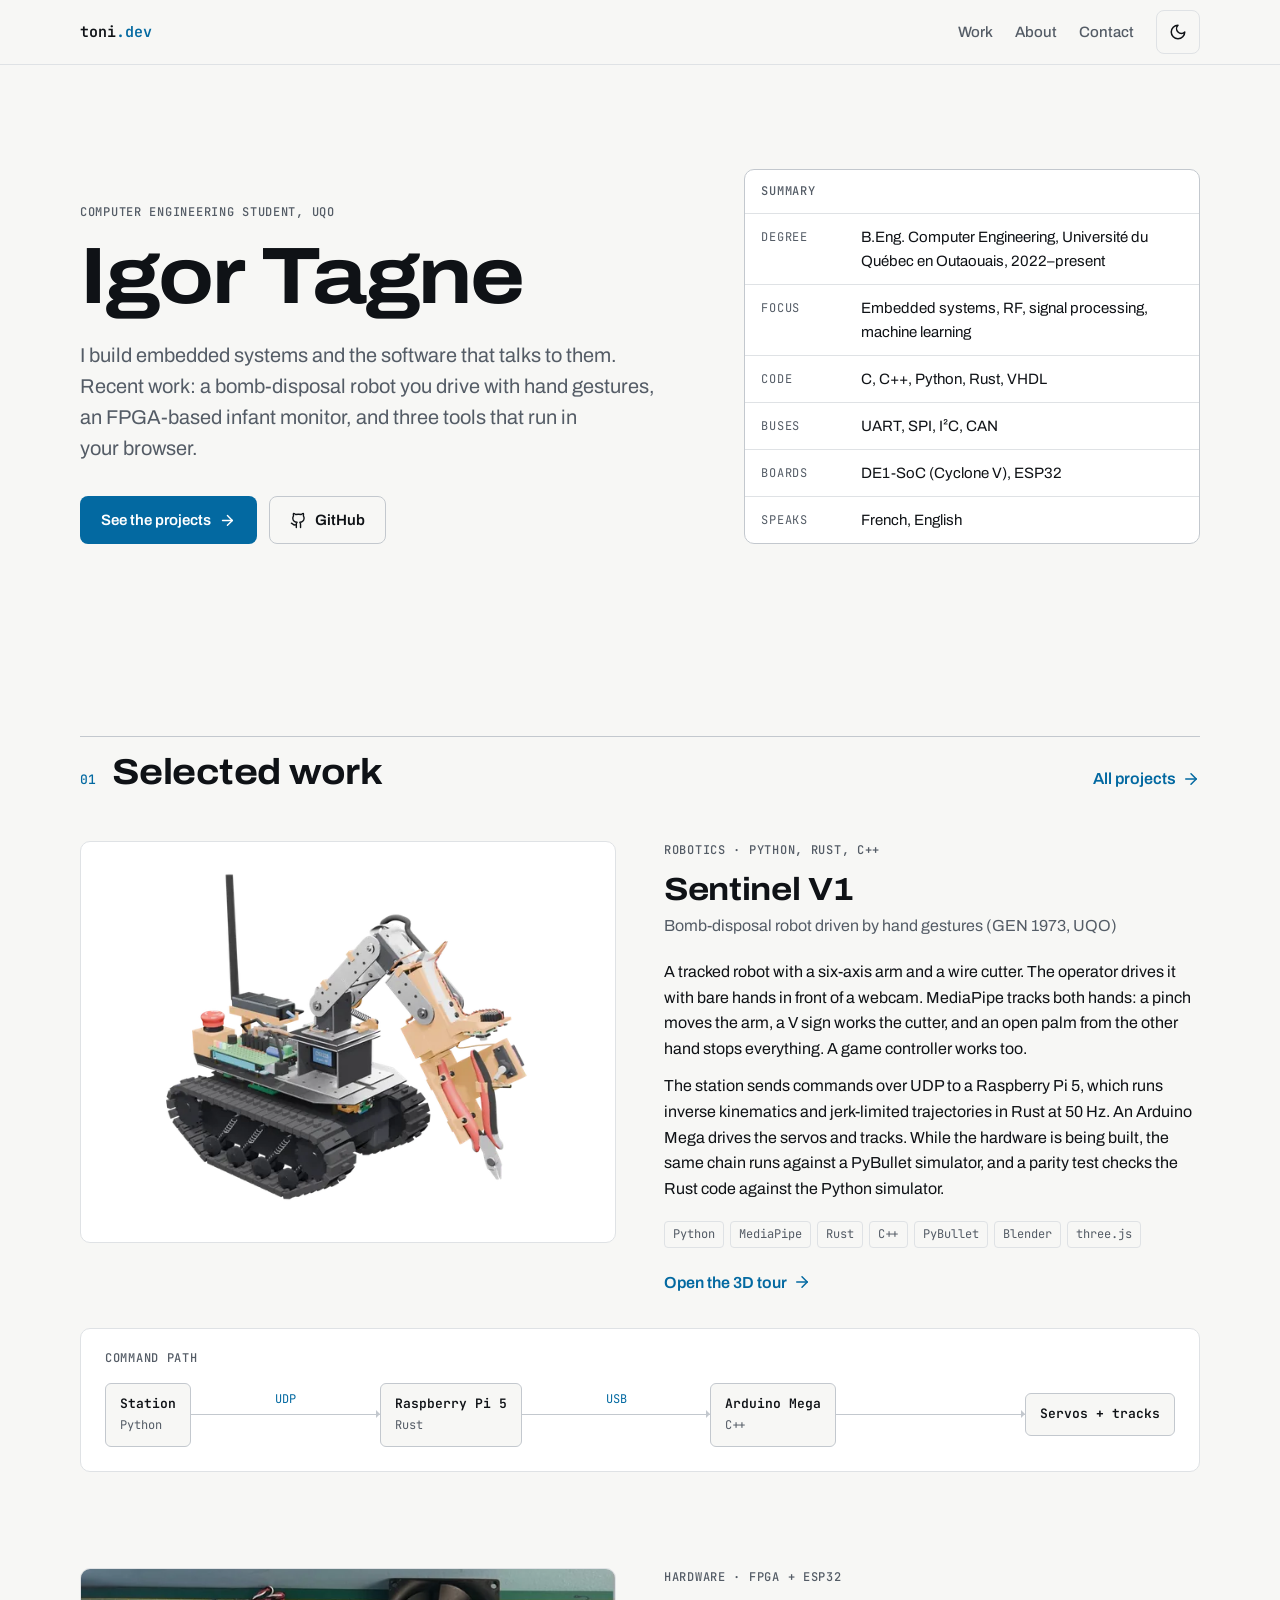
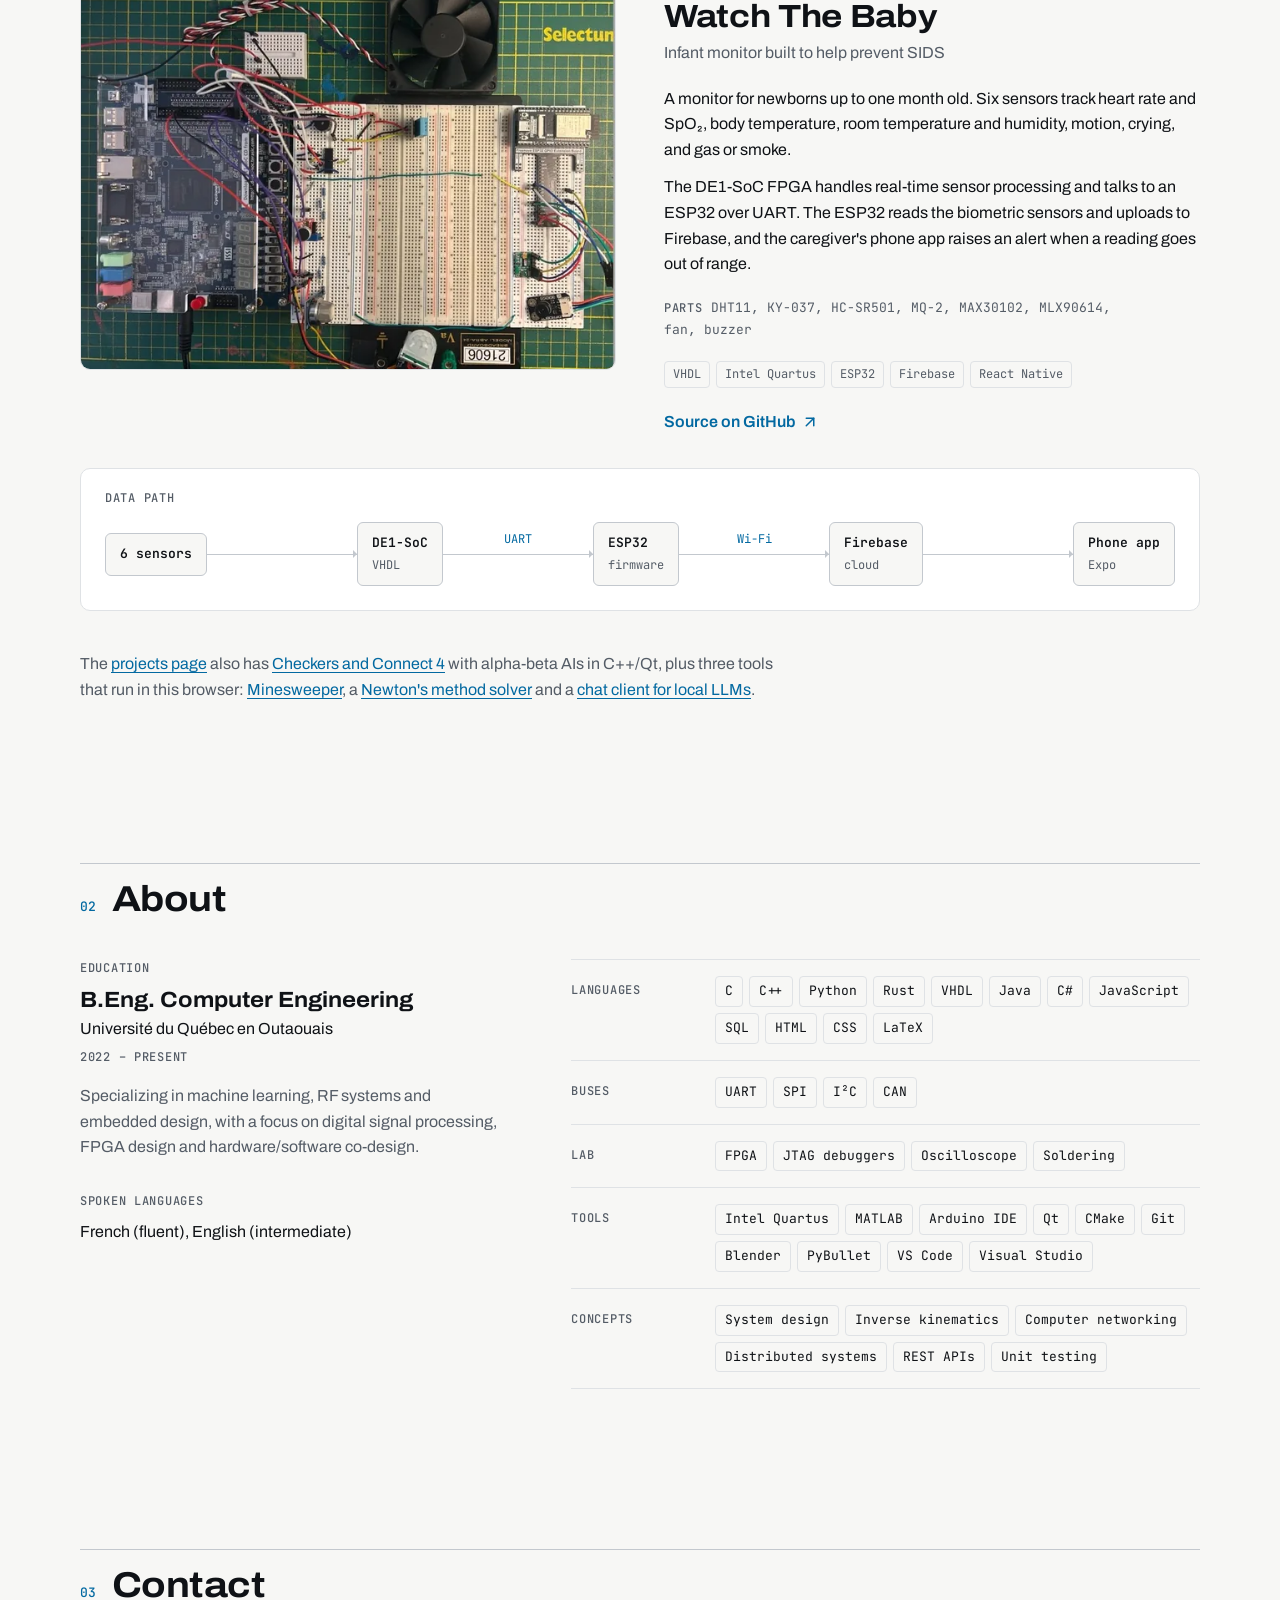
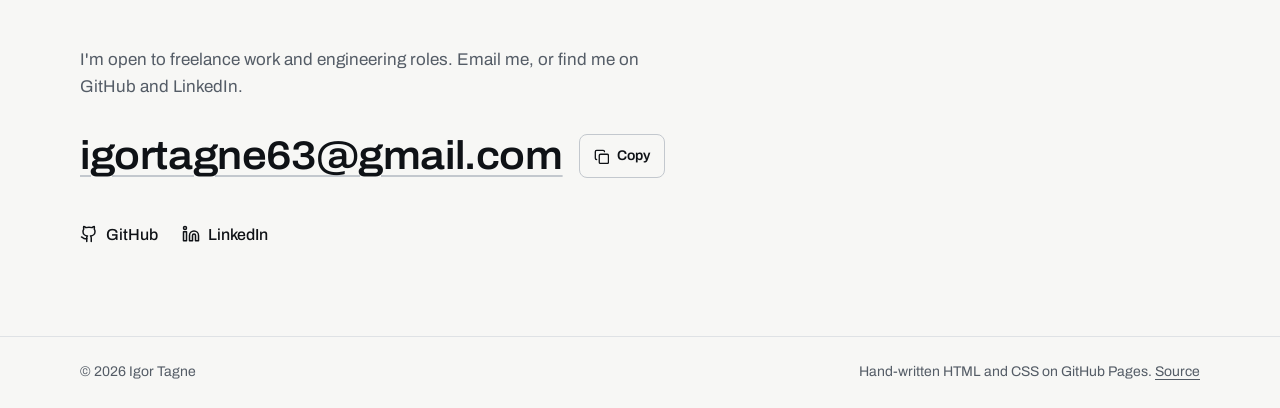
==== commit 977cb8bf: "adding sentinel_V1 project" ====
--- a/index.html
+++ b/index.html
@@ -4,13 +4,13 @@
 <meta charset="utf-8">
 <meta name="viewport" content="width=device-width, initial-scale=1, viewport-fit=cover">
 <title>Igor Tagne · Computer engineering</title>
-<meta name="description" content="Igor Tagne, computer engineering student at UQO. Projects include an FPGA infant monitor, checkers and Connect 4 with alpha-beta AIs in C++/Qt, and tools that run in the browser.">
+<meta name="description" content="Igor Tagne, computer engineering student at UQO. Projects include a bomb-disposal robot driven by hand gestures, an FPGA infant monitor, board-game AIs in C++/Qt and tools that run in the browser.">
 <meta name="color-scheme" content="light dark">
 <meta name="theme-color" content="#f7f7f5" media="(prefers-color-scheme: light)">
 <meta name="theme-color" content="#0b0d10" media="(prefers-color-scheme: dark)">
 <meta property="og:type" content="website">
 <meta property="og:title" content="Igor Tagne · Computer engineering">
-<meta property="og:description" content="An FPGA infant monitor, board-game AIs in C++/Qt, and tools that run in the browser.">
+<meta property="og:description" content="A gesture-controlled bomb-disposal robot, an FPGA infant monitor, board-game AIs in C++/Qt, and tools that run in the browser.">
 <link rel="icon" href="assets/favicon.svg" type="image/svg+xml">
 <script>
   // Set the theme before first paint so the page never flashes the wrong one.
@@ -46,7 +46,7 @@
 
 <header class="site-header">
   <div class="wrap nav">
-    <a class="brand" href="./" translate="no">toni<span>.dev</span></a>
+    <a class="brand" href="index.html" translate="no">toni<span>.dev</span></a>
     <nav aria-label="Main">
       <ul class="nav-links" role="list">
         <li><a href="#work">Work</a></li>
@@ -67,7 +67,7 @@
     <div>
       <p class="label hero-in">Computer engineering student, UQO</p>
       <h1 id="hero-title" class="hero-in" style="--i:1">Igor Tagne</h1>
-      <p class="lede hero-in" style="--i:2">I build embedded systems and the software that talks to them. Recent work: an FPGA-based infant monitor, checkers and Connect&nbsp;4 with alpha-beta AIs in C++/Qt, and three tools that run in your browser.</p>
+      <p class="lede hero-in" style="--i:2">I build embedded systems and the software that talks to them. Recent work: a bomb-disposal robot you drive with hand gestures, an FPGA-based infant monitor, and three tools that run in your browser.</p>
       <div class="hero-actions hero-in" style="--i:3">
         <a class="btn btn-primary" href="#work">
           See the projects
@@ -85,7 +85,7 @@
       <dl>
         <div><dt>Degree</dt><dd>B.Eng. Computer Engineering, Université du Québec en Outaouais, 2022–present</dd></div>
         <div><dt>Focus</dt><dd>Embedded systems, RF, signal processing, machine learning</dd></div>
-        <div><dt>Code</dt><dd translate="no">C, C++, Python, VHDL</dd></div>
+        <div><dt>Code</dt><dd translate="no">C, C++, Python, Rust, VHDL</dd></div>
         <div><dt>Buses</dt><dd translate="no">UART, SPI, I²C, CAN</dd></div>
         <div><dt>Boards</dt><dd translate="no">DE1-SoC (Cyclone V), ESP32</dd></div>
         <div><dt>Speaks</dt><dd>French, English</dd></div>
@@ -102,6 +102,42 @@
         <svg class="icon icon-arrow" aria-hidden="true" focusable="false"><use href="#i-arrow-right"/></svg>
       </a>
     </div>
+
+    <article class="feature reveal" aria-labelledby="sentinel-title">
+      <figure class="media">
+        <img src="Images/projects/sentinel-v1-640.webp"
+             srcset="Images/projects/sentinel-v1-640.webp 640w, Images/projects/sentinel-v1-lg.webp 1200w"
+             sizes="(min-width: 1200px) 536px, (min-width: 900px) 45vw, 100vw"
+             width="1200" height="900" loading="lazy" decoding="async"
+             alt="Render of Sentinel V1: a tracked chassis with the electronics, an emergency stop and a radio antenna, and a six-axis arm ending in a wire cutter">
+      </figure>
+      <div>
+        <p class="label">Robotics · Python, Rust, C++</p>
+        <h3 id="sentinel-title">Sentinel V1</h3>
+        <p class="sub">Bomb-disposal robot driven by hand gestures (GEN 1973, UQO)</p>
+        <p class="desc">A tracked robot with a six-axis arm and a wire cutter. The operator drives it with bare hands in front of a webcam. MediaPipe tracks both hands: a pinch moves the arm, a V sign works the cutter, and an open palm from the other hand stops everything. A game controller works too.</p>
+        <p class="desc">The station sends commands over UDP to a Raspberry Pi 5, which runs inverse kinematics and jerk-limited trajectories in Rust at 50 Hz. An Arduino Mega drives the servos and tracks. While the hardware is being built, the same chain runs against a PyBullet simulator, and a parity test checks the Rust code against the Python simulator.</p>
+        <ul class="tags" role="list" translate="no">
+          <li>Python</li><li>MediaPipe</li><li>Rust</li><li>C++</li><li>PyBullet</li><li>Blender</li><li>three.js</li>
+        </ul>
+        <a class="link-arrow" href="projets/sentinel_v1/index.html">
+          Open the 3D tour
+          <svg class="icon icon-arrow" aria-hidden="true" focusable="false"><use href="#i-arrow-right"/></svg>
+        </a>
+      </div>
+      <div class="chain-wrap">
+        <span class="label">Command path</span>
+        <div class="chain" role="img" aria-label="The operator station sends commands over UDP to the Raspberry Pi 5, which sends setpoints over USB to the Arduino Mega, which drives the arm servos and the tracks.">
+          <div class="node"><b>Station</b><small>Python</small></div>
+          <div class="link"><span>UDP</span></div>
+          <div class="node"><b>Raspberry Pi 5</b><small>Rust</small></div>
+          <div class="link"><span>USB</span></div>
+          <div class="node"><b>Arduino Mega</b><small>C++</small></div>
+          <div class="link"></div>
+          <div class="node"><b>Servos + tracks</b></div>
+        </div>
+      </div>
+    </article>
 
     <article class="feature reveal" aria-labelledby="wtb-title">
       <figure class="media">
@@ -142,49 +178,11 @@
       </div>
     </article>
 
-    <ul class="cards" role="list">
-      <li class="reveal">
-        <article class="card">
-          <figure class="media">
-            <img src="Images/projects/checkers-640.webp"
-                 srcset="Images/projects/checkers-640.webp 640w, Images/projects/checkers-lg.webp 1280w"
-                 sizes="(min-width: 1200px) 536px, (min-width: 720px) 45vw, 100vw"
-                 width="1280" height="960" loading="lazy" decoding="async"
-                 alt="Checkers app: a 10×10 board in the starting position, with online play and game mode panels on the right">
-          </figure>
-          <div class="card-body">
-            <p class="label">Desktop · C++17 / Qt 6</p>
-            <h3><a class="card-link" href="https://github.com/TONI7008/Checkers-Game" target="_blank" rel="noopener noreferrer">Checkers (Jeu de Dames)</a></h3>
-            <p>International draughts on a 10×10 board, with forced and chain captures and king promotion. The AI runs minimax with alpha-beta pruning on a background thread, at difficulty levels from 1 to 9. Two people can also play over a LAN. The game finds opponents by UDP broadcast and sends moves over TCP.</p>
-            <div class="card-actions">
-              <span class="link-arrow">Source on GitHub <svg class="icon icon-out" aria-hidden="true" focusable="false"><use href="#i-arrow-up-right"/></svg></span>
-            </div>
-          </div>
-        </article>
-      </li>
-      <li class="reveal" style="--i:1">
-        <article class="card">
-          <figure class="media">
-            <img src="Images/projects/connect4-640.webp"
-                 srcset="Images/projects/connect4-640.webp 640w, Images/projects/connect4-lg.webp 1280w"
-                 sizes="(min-width: 1200px) 536px, (min-width: 720px) 45vw, 100vw"
-                 width="1280" height="960" loading="lazy" decoding="async"
-                 alt="Connect 4 app mid-game, with red and yellow pieces, a score bar and an AI depth slider">
-          </figure>
-          <div class="card-body">
-            <p class="label">Desktop · C++ / Qt 6</p>
-            <h3><a class="card-link" href="https://github.com/TONI7008/Connect4" target="_blank" rel="noopener noreferrer">Connect 4</a></h3>
-            <p>Connect 4 against an alpha-beta AI. A slider sets its search depth from 2 to 8, and it takes immediate wins, blocks yours and favors the center column. At launch, the app checks GitHub Releases and downloads the installer for your platform when a newer version is out.</p>
-            <div class="card-actions">
-              <span class="link-arrow">Source on GitHub <svg class="icon icon-out" aria-hidden="true" focusable="false"><use href="#i-arrow-up-right"/></svg></span>
-            </div>
-          </div>
-        </article>
-      </li>
-    </ul>
 
     <p class="also reveal">
-      Three more run in this browser:
+      The <a class="inline-link" href="projets/index.html">projects page</a> also has
+      <a class="inline-link" href="projets/index.html#desktop">Checkers and Connect&nbsp;4</a> with alpha-beta AIs in C++/Qt,
+      plus three tools that run in this browser:
       <a class="inline-link" href="projets/minesweeper_game.html">Minesweeper</a>,
       a <a class="inline-link" href="projets/root_solver_newton.html">Newton's method solver</a>
       and a <a class="inline-link" href="projets/local_ai/index.html">chat client for local LLMs</a>.
@@ -213,7 +211,7 @@
       <dl class="skills reveal" style="--i:1">
         <div>
           <dt class="label">Languages</dt>
-          <dd><ul class="tags" role="list" translate="no"><li>C</li><li>C++</li><li>Python</li><li>VHDL</li><li>Java</li><li>C#</li><li>JavaScript</li><li>SQL</li><li>HTML</li><li>CSS</li><li>LaTeX</li></ul></dd>
+          <dd><ul class="tags" role="list" translate="no"><li>C</li><li>C++</li><li>Python</li><li>Rust</li><li>VHDL</li><li>Java</li><li>C#</li><li>JavaScript</li><li>SQL</li><li>HTML</li><li>CSS</li><li>LaTeX</li></ul></dd>
         </div>
         <div>
           <dt class="label">Buses</dt>
@@ -225,11 +223,11 @@
         </div>
         <div>
           <dt class="label">Tools</dt>
-          <dd><ul class="tags" role="list" translate="no"><li>Intel Quartus</li><li>MATLAB</li><li>Arduino IDE</li><li>Qt</li><li>CMake</li><li>Git</li><li>VS Code</li><li>Visual Studio</li></ul></dd>
+          <dd><ul class="tags" role="list" translate="no"><li>Intel Quartus</li><li>MATLAB</li><li>Arduino IDE</li><li>Qt</li><li>CMake</li><li>Git</li><li>Blender</li><li>PyBullet</li><li>VS Code</li><li>Visual Studio</li></ul></dd>
         </div>
         <div>
           <dt class="label">Concepts</dt>
-          <dd><ul class="tags" role="list"><li>System design</li><li>Computer networking</li><li>Distributed systems</li><li>REST APIs</li><li>Unit testing</li></ul></dd>
+          <dd><ul class="tags" role="list"><li>System design</li><li>Inverse kinematics</li><li>Computer networking</li><li>Distributed systems</li><li>REST APIs</li><li>Unit testing</li></ul></dd>
         </div>
       </dl>
     </div>
--- a/assets/site.css
+++ b/assets/site.css
@@ -14,6 +14,9 @@
   --accent-hover: #075985;
   --accent-ink: #ffffff;
   --accent-soft: rgb(3 105 161 / 0.08);
+  --ok: #15803d;
+  --warn: #b45309;
+  --danger: #b91c1c;
 
   --font-sans: "Archivo", system-ui, -apple-system, "Segoe UI", Roboto, sans-serif;
   --font-mono: "JetBrains Mono", ui-monospace, SFMono-Regular, Menlo, Consolas, monospace;
@@ -39,6 +42,9 @@
     --accent-hover: #6ccaff;
     --accent-ink: #04121c;
     --accent-soft: rgb(53 180 249 / 0.1);
+    --ok: #4ade80;
+    --warn: #fbbf24;
+    --danger: #f87171;
     color-scheme: dark;
   }
 }
@@ -54,6 +60,9 @@
   --accent-hover: #6ccaff;
   --accent-ink: #04121c;
   --accent-soft: rgb(53 180 249 / 0.1);
+  --ok: #4ade80;
+  --warn: #fbbf24;
+  --danger: #f87171;
   color-scheme: dark;
 }
 
@@ -565,6 +574,8 @@
   .cards-3 { grid-template-columns: repeat(3, minmax(0, 1fr)); }
 }
 .feature + .cards { margin-top: 48px; }
+.feature + .feature { margin-top: 72px; }
+@media (min-width: 900px) { .feature + .feature { margin-top: 96px; } }
 
 .card {
   position: relative;
@@ -794,6 +805,79 @@
   gap: 8px 24px;
 }
 .site-footer a { text-underline-offset: 3px; }
+
+/* ---------- Tool pages (Minesweeper, Newton solver) ---------- */
+.app-head { padding-top: 40px; padding-bottom: 32px; }
+@media (min-width: 960px) { .app-head { padding-top: 56px; } }
+
+.crumbs {
+  display: flex;
+  flex-wrap: wrap;
+  gap: 4px 8px;
+  font-family: var(--font-mono);
+  font-size: 0.8125rem;
+  color: var(--muted);
+}
+.crumbs a { text-underline-offset: 3px; }
+.crumbs [aria-current] { color: var(--text); }
+
+.app-head h1 {
+  margin-top: 20px;
+  font-size: clamp(2.25rem, 1.5rem + 3vw, 3.5rem);
+  font-stretch: 112%;
+  letter-spacing: -0.02em;
+  line-height: 1;
+}
+.app-head .lede { margin-top: 16px; font-size: 1.0625rem; }
+.app-head .link-arrow { margin-top: 8px; }
+
+.panel {
+  border: 1px solid var(--line);
+  border-radius: var(--radius);
+  background: var(--surface);
+}
+.panel-head {
+  display: flex;
+  flex-wrap: wrap;
+  align-items: center;
+  justify-content: space-between;
+  gap: 8px 16px;
+  min-height: 52px;
+  padding: 10px 20px;
+  border-bottom: 1px solid var(--line);
+}
+.panel-body { padding: 20px; }
+
+/* Segmented control: a row of toggle buttons with aria-pressed. */
+.segmented {
+  display: inline-flex;
+  flex-wrap: wrap;
+  gap: 4px;
+  padding: 3px;
+  border: 1px solid var(--line);
+  border-radius: 8px;
+  background: var(--bg);
+}
+.segmented button {
+  min-height: 36px;
+  padding: 0 12px;
+  border-radius: 6px;
+  color: var(--muted);
+  font-size: 0.875rem;
+  font-weight: 500;
+  transition: background-color 150ms ease, color 150ms ease;
+}
+.segmented button[aria-pressed="true"] {
+  background: var(--surface);
+  color: var(--text);
+  box-shadow: 0 0 0 1px var(--line-strong);
+}
+.segmented small {
+  margin-left: 6px;
+  font-family: var(--font-mono);
+  font-size: 0.75rem;
+  color: var(--muted);
+}
 
 /* ---------- Hover: precise pointers only ---------- */
 @media (hover: hover) and (pointer: fine) {
@@ -817,6 +901,8 @@
   .email:hover { text-decoration-color: var(--accent); }
   .copy-btn:hover { border-color: var(--text); }
   .elsewhere a:hover { color: var(--accent); }
+  .crumbs a:hover { color: var(--text); }
+  .segmented button:not([aria-pressed="true"]):hover { color: var(--text); }
 }
 
 /* ---------- Reduced motion: keep fades, drop movement ---------- */
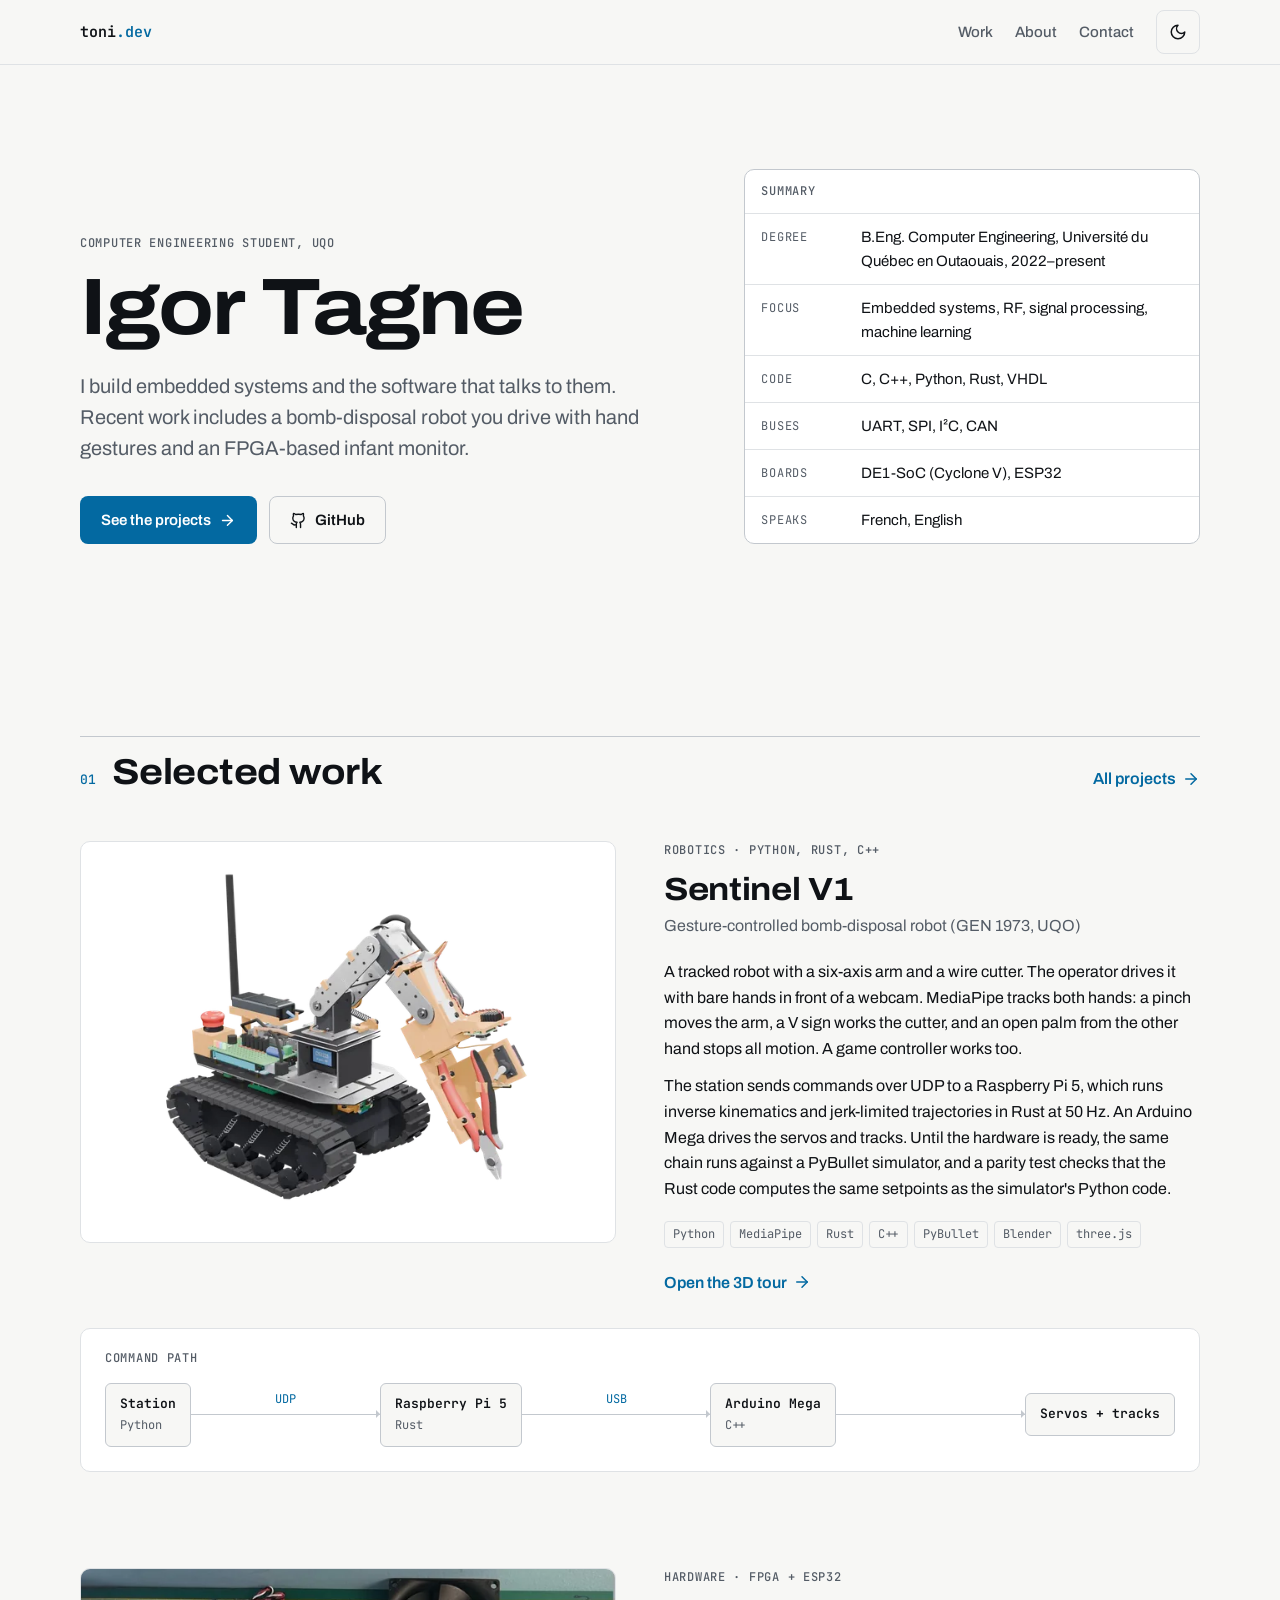
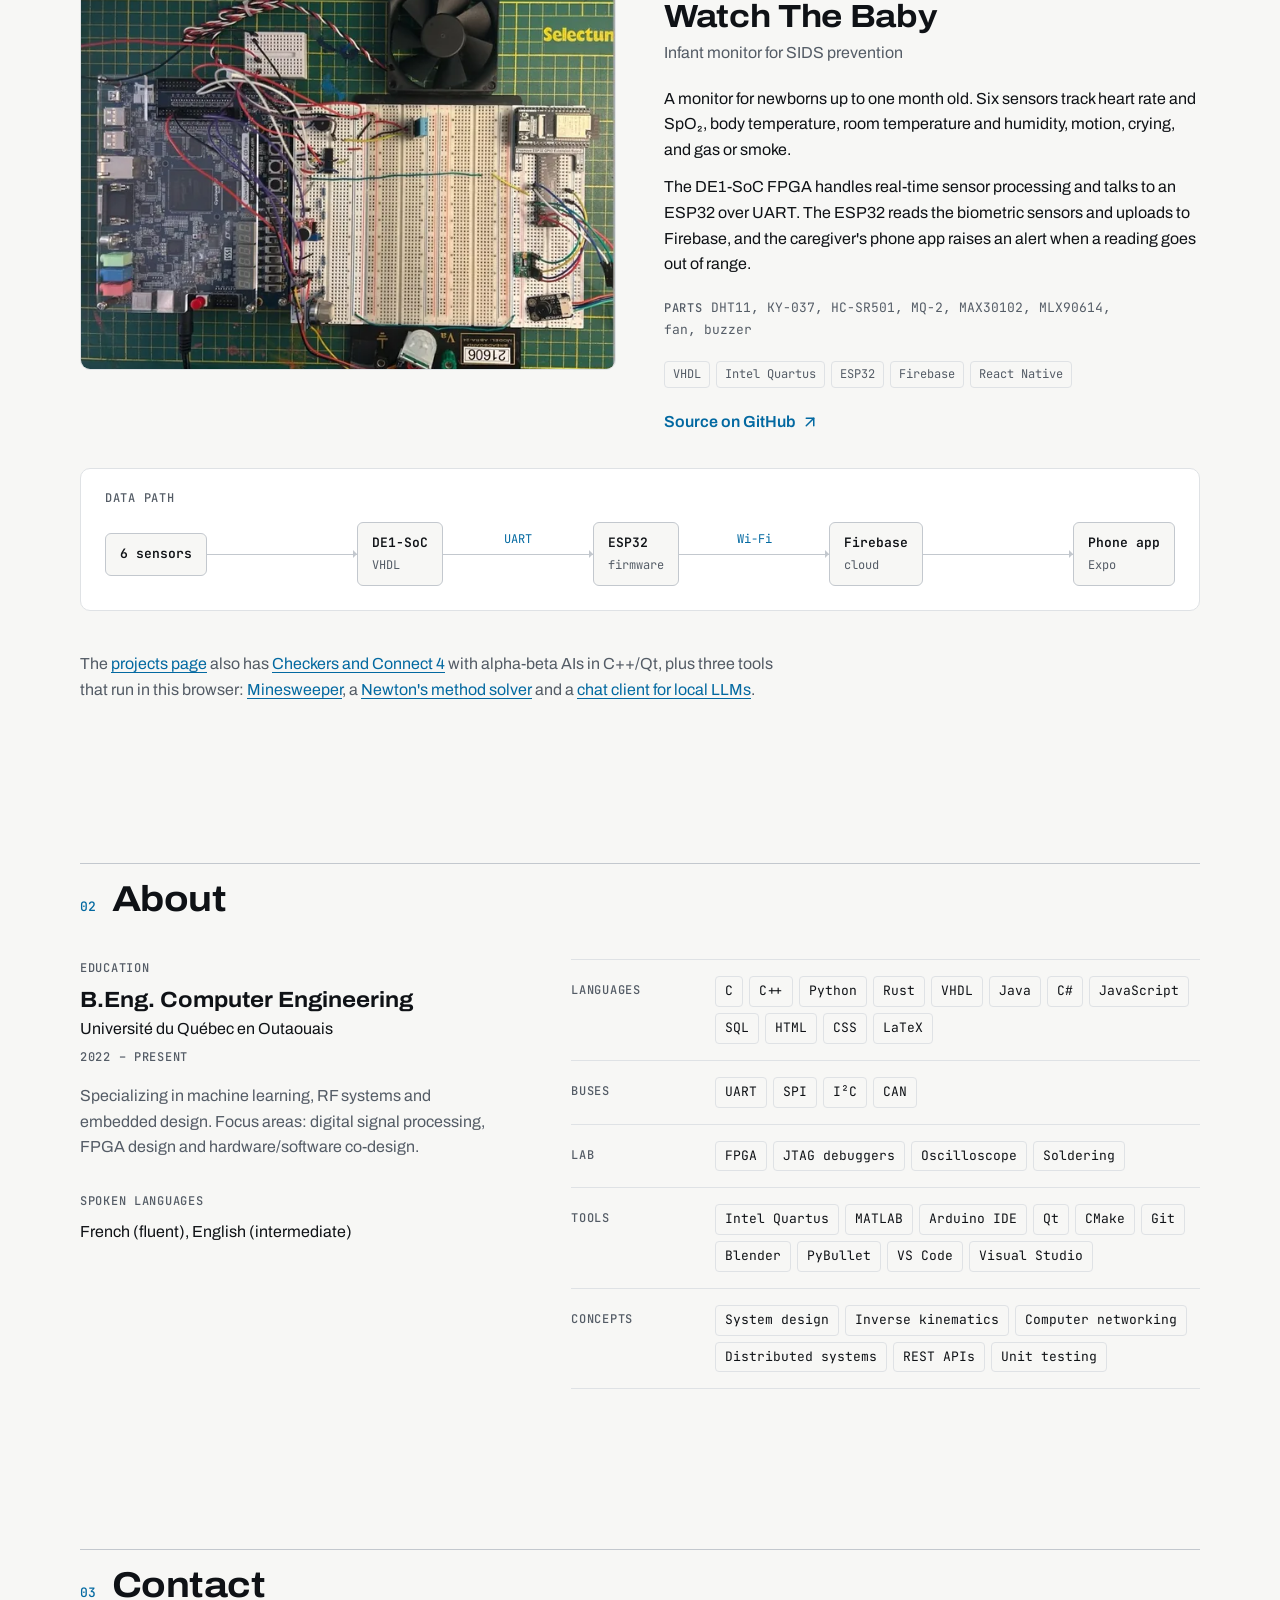
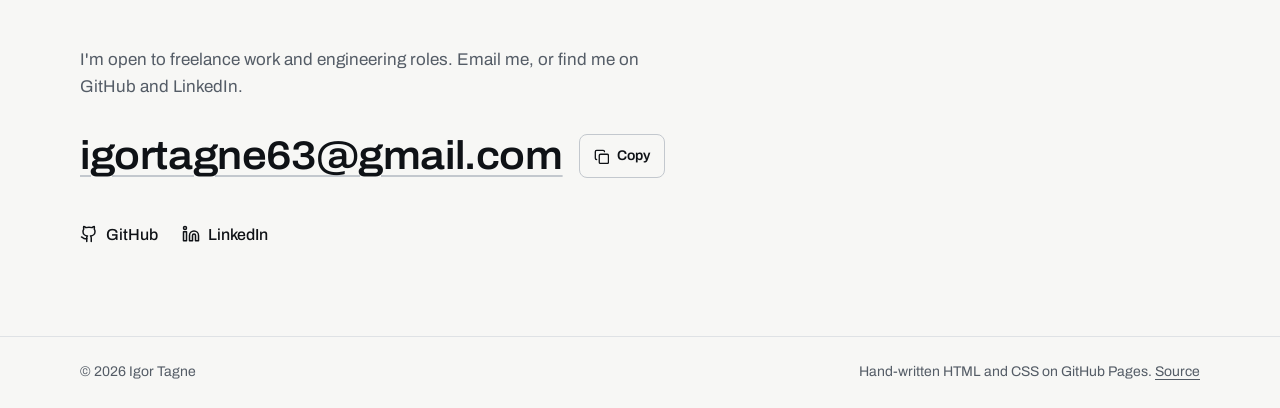
==== commit e9726536: "rewriting some things" ====
--- a/index.html
+++ b/index.html
@@ -4,7 +4,7 @@
 <meta charset="utf-8">
 <meta name="viewport" content="width=device-width, initial-scale=1, viewport-fit=cover">
 <title>Igor Tagne · Computer engineering</title>
-<meta name="description" content="Igor Tagne, computer engineering student at UQO. Projects include a bomb-disposal robot driven by hand gestures, an FPGA infant monitor, board-game AIs in C++/Qt and tools that run in the browser.">
+<meta name="description" content="Igor Tagne, computer engineering student at UQO. Projects include a gesture-controlled bomb-disposal robot, an FPGA infant monitor, board-game AIs in C++/Qt and tools that run in the browser.">
 <meta name="color-scheme" content="light dark">
 <meta name="theme-color" content="#f7f7f5" media="(prefers-color-scheme: light)">
 <meta name="theme-color" content="#0b0d10" media="(prefers-color-scheme: dark)">
@@ -67,7 +67,7 @@
     <div>
       <p class="label hero-in">Computer engineering student, UQO</p>
       <h1 id="hero-title" class="hero-in" style="--i:1">Igor Tagne</h1>
-      <p class="lede hero-in" style="--i:2">I build embedded systems and the software that talks to them. Recent work: a bomb-disposal robot you drive with hand gestures, an FPGA-based infant monitor, and three tools that run in your browser.</p>
+      <p class="lede hero-in" style="--i:2">I build embedded systems and the software that talks to them. Recent work includes a bomb-disposal robot you drive with hand gestures and an FPGA-based infant monitor.</p>
       <div class="hero-actions hero-in" style="--i:3">
         <a class="btn btn-primary" href="#work">
           See the projects
@@ -114,9 +114,9 @@
       <div>
         <p class="label">Robotics · Python, Rust, C++</p>
         <h3 id="sentinel-title">Sentinel V1</h3>
-        <p class="sub">Bomb-disposal robot driven by hand gestures (GEN 1973, UQO)</p>
-        <p class="desc">A tracked robot with a six-axis arm and a wire cutter. The operator drives it with bare hands in front of a webcam. MediaPipe tracks both hands: a pinch moves the arm, a V sign works the cutter, and an open palm from the other hand stops everything. A game controller works too.</p>
-        <p class="desc">The station sends commands over UDP to a Raspberry Pi 5, which runs inverse kinematics and jerk-limited trajectories in Rust at 50 Hz. An Arduino Mega drives the servos and tracks. While the hardware is being built, the same chain runs against a PyBullet simulator, and a parity test checks the Rust code against the Python simulator.</p>
+        <p class="sub">Gesture-controlled bomb-disposal robot (GEN 1973, UQO)</p>
+        <p class="desc">A tracked robot with a six-axis arm and a wire cutter. The operator drives it with bare hands in front of a webcam. MediaPipe tracks both hands: a pinch moves the arm, a V sign works the cutter, and an open palm from the other hand stops all motion. A game controller works too.</p>
+        <p class="desc">The station sends commands over UDP to a Raspberry Pi 5, which runs inverse kinematics and jerk-limited trajectories in Rust at 50 Hz. An Arduino Mega drives the servos and tracks. Until the hardware is ready, the same chain runs against a PyBullet simulator, and a parity test checks that the Rust code computes the same setpoints as the simulator's Python code.</p>
         <ul class="tags" role="list" translate="no">
           <li>Python</li><li>MediaPipe</li><li>Rust</li><li>C++</li><li>PyBullet</li><li>Blender</li><li>three.js</li>
         </ul>
@@ -127,7 +127,7 @@
       </div>
       <div class="chain-wrap">
         <span class="label">Command path</span>
-        <div class="chain" role="img" aria-label="The operator station sends commands over UDP to the Raspberry Pi 5, which sends setpoints over USB to the Arduino Mega, which drives the arm servos and the tracks.">
+        <div class="chain" role="img" aria-label="Command path: operator station to Raspberry Pi 5 over UDP, then to the Arduino Mega over USB, then to the servos and tracks.">
           <div class="node"><b>Station</b><small>Python</small></div>
           <div class="link"><span>UDP</span></div>
           <div class="node"><b>Raspberry Pi 5</b><small>Rust</small></div>
@@ -150,7 +150,7 @@
       <div>
         <p class="label">Hardware · FPGA + ESP32</p>
         <h3 id="wtb-title">Watch The Baby</h3>
-        <p class="sub">Infant monitor built to help prevent SIDS</p>
+        <p class="sub">Infant monitor for SIDS prevention</p>
         <p class="desc">A monitor for newborns up to one month old. Six sensors track heart rate and SpO₂, body temperature, room temperature and humidity, motion, crying, and gas or smoke.</p>
         <p class="desc">The DE1-SoC FPGA handles real-time sensor processing and talks to an ESP32 over UART. The ESP32 reads the biometric sensors and uploads to Firebase, and the caregiver's phone app raises an alert when a reading goes out of range.</p>
         <p class="parts" translate="no"><span class="label">Parts</span>DHT11, KY-037, HC-SR501, MQ-2, MAX30102, MLX90614, fan, buzzer</p>
@@ -164,7 +164,7 @@
       </div>
       <div class="chain-wrap">
         <span class="label">Data path</span>
-        <div class="chain" role="img" aria-label="Sensors feed the DE1-SoC FPGA, which sends data over UART to the ESP32, which uploads over Wi-Fi to Firebase, which feeds the phone app.">
+        <div class="chain" role="img" aria-label="Data path: sensors to the DE1-SoC FPGA, then to the ESP32 over UART, then over Wi-Fi to Firebase and the phone app.">
           <div class="node"><b>6 sensors</b></div>
           <div class="link"></div>
           <div class="node"><b>DE1-SoC</b><small>VHDL</small></div>
@@ -201,7 +201,7 @@
         <h3>B.Eng. Computer Engineering</h3>
         <p class="school">Université du Québec en Outaouais</p>
         <p class="label years">2022 – present</p>
-        <p class="focus">Specializing in machine learning, RF systems and embedded design, with a focus on digital signal processing, FPGA design and hardware/software co-design.</p>
+        <p class="focus">Specializing in machine learning, RF systems and embedded design. Focus areas: digital signal processing, FPGA design and hardware/software co-design.</p>
         <div class="spoken">
           <p class="label">Spoken languages</p>
           <p>French (fluent), English (intermediate)</p>
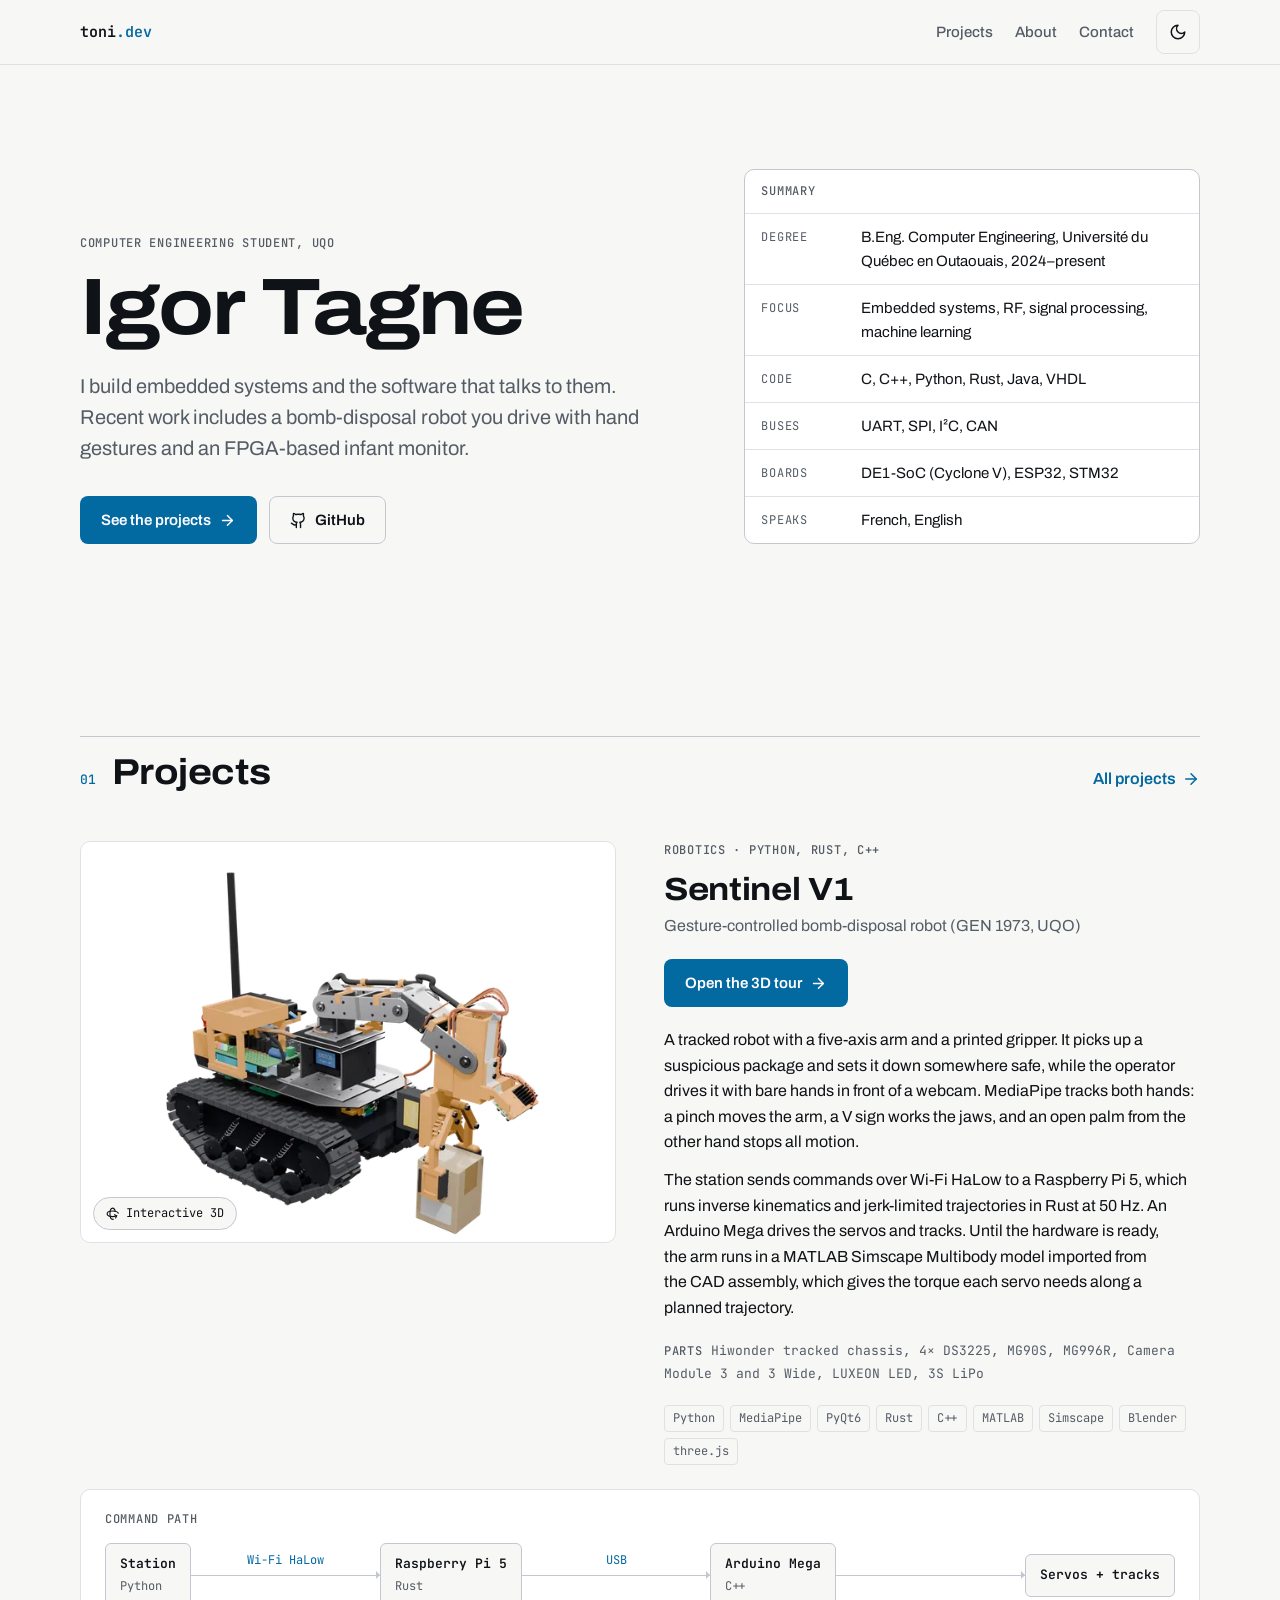
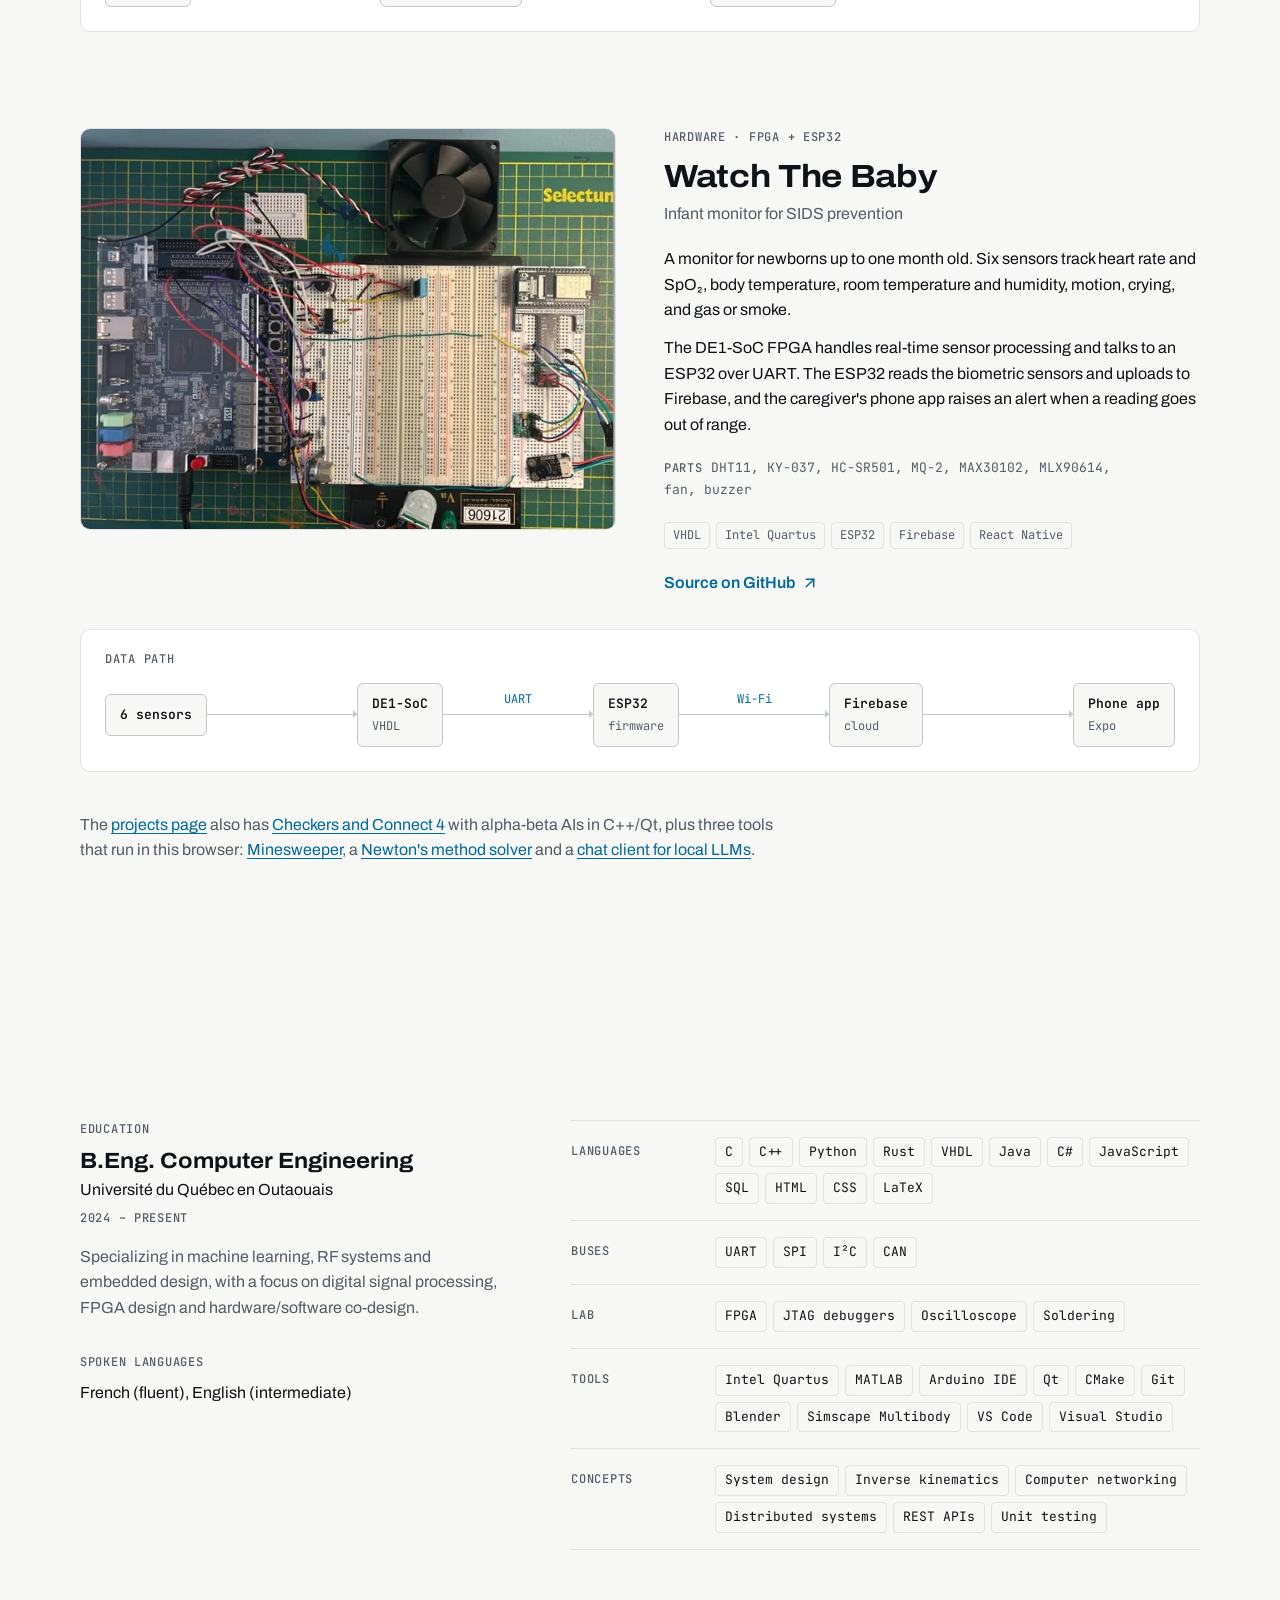
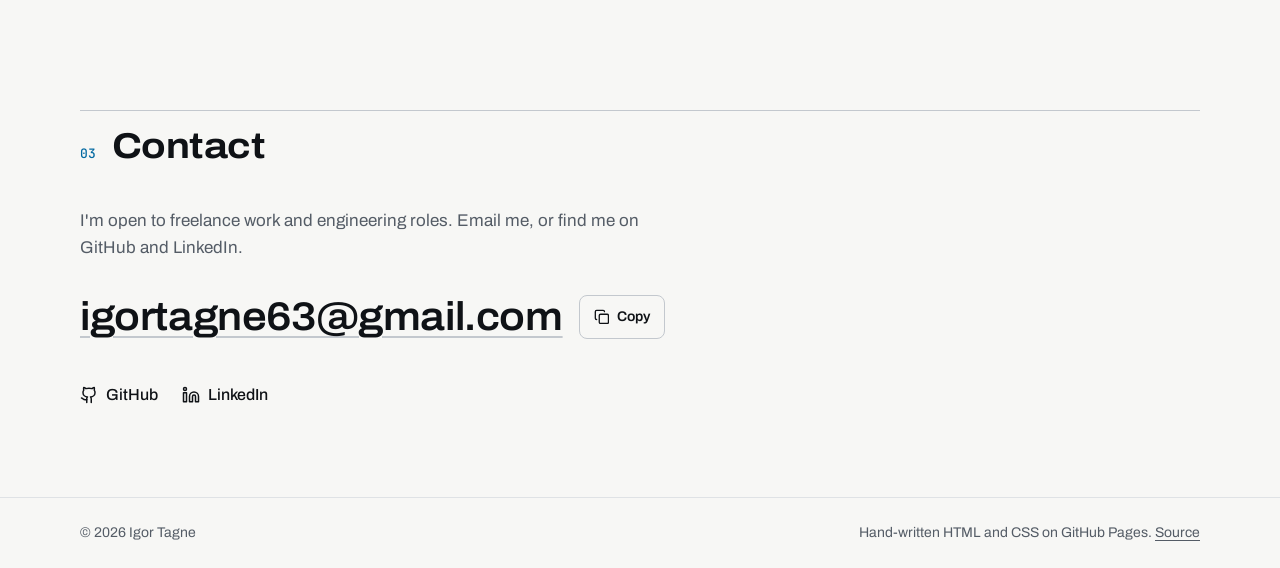
==== commit 86c6cc47: "fixing preview image and adding theme detection and persistency" ====
--- a/index.html
+++ b/index.html
@@ -14,9 +14,11 @@
 <link rel="icon" href="assets/favicon.svg" type="image/svg+xml">
 <script>
   // Set the theme before first paint so the page never flashes the wrong one.
+  // It follows the system. The theme button's choice lasts for this tab only.
   (function () {
     var root = document.documentElement, theme = null;
-    try { theme = localStorage.getItem('portfolioTheme'); } catch (e) {}
+    try { localStorage.removeItem('portfolioTheme'); } catch (e) {} // old copy that never expired
+    try { theme = sessionStorage.getItem('portfolioTheme'); } catch (e) {}
     if (theme !== 'light' && theme !== 'dark') {
       theme = window.matchMedia('(prefers-color-scheme: dark)').matches ? 'dark' : 'light';
     }
@@ -27,8 +29,8 @@
 <link rel="preconnect" href="https://fonts.googleapis.com">
 <link rel="preconnect" href="https://fonts.gstatic.com" crossorigin>
 <link rel="stylesheet" href="https://fonts.googleapis.com/css2?family=Archivo:wdth,wght@62..125,400..700&family=JetBrains+Mono:wght@400..600&display=swap">
-<link rel="stylesheet" href="assets/site.css">
-<script src="assets/site.js" defer></script>
+<link rel="stylesheet" href="assets/site.css?v=2">
+<script src="assets/site.js?v=3" defer></script>
 </head>
 <body>
 <a class="skip-link" href="#main">Skip to content</a>
@@ -42,6 +44,7 @@
   <symbol id="i-linkedin" viewBox="0 0 24 24"><path d="M16 8a6 6 0 0 1 6 6v7h-4v-7a2 2 0 0 0-2-2 2 2 0 0 0-2 2v7h-4v-7a6 6 0 0 1 6-6z"/><rect width="4" height="12" x="2" y="9"/><circle cx="4" cy="4" r="2"/></symbol>
   <symbol id="i-copy" viewBox="0 0 24 24"><rect width="14" height="14" x="8" y="8" rx="2" ry="2"/><path d="M4 16c-1.1 0-2-.9-2-2V4c0-1.1.9-2 2-2h10c1.1 0 2 .9 2 2"/></symbol>
   <symbol id="i-check" viewBox="0 0 24 24"><path d="M20 6 9 17l-5-5"/></symbol>
+  <symbol id="i-rotate-3d" viewBox="0 0 24 24"><path d="M16.466 7.5C15.643 4.237 13.952 2 12 2 9.239 2 7 6.477 7 12s2.239 10 5 10c.342 0 .677-.069 1-.2"/><path d="m15.194 13.707 3.814 1.86-1.86 3.814"/><path d="M19 15.57c-1.804.885-4.274 1.43-7 1.43-5.523 0-10-2.239-10-5s4.477-5 10-5c4.838 0 8.873 1.718 9.8 4"/></symbol>
 </svg>
 
 <header class="site-header">
@@ -49,7 +52,7 @@
     <a class="brand" href="index.html" translate="no">toni<span>.dev</span></a>
     <nav aria-label="Main">
       <ul class="nav-links" role="list">
-        <li><a href="#work">Work</a></li>
+        <li><a href="#projects">Projects</a></li>
         <li><a href="#about">About</a></li>
         <li><a href="#contact">Contact</a></li>
       </ul>
@@ -69,7 +72,7 @@
       <h1 id="hero-title" class="hero-in" style="--i:1">Igor Tagne</h1>
       <p class="lede hero-in" style="--i:2">I build embedded systems and the software that talks to them. Recent work includes a bomb-disposal robot you drive with hand gestures and an FPGA-based infant monitor.</p>
       <div class="hero-actions hero-in" style="--i:3">
-        <a class="btn btn-primary" href="#work">
+        <a class="btn btn-primary" href="#projects">
           See the projects
           <svg class="icon icon-arrow" aria-hidden="true" focusable="false"><use href="#i-arrow-right"/></svg>
         </a>
@@ -83,20 +86,20 @@
     <aside class="spec hero-in" style="--i:4" aria-label="Summary">
       <span class="label">Summary</span>
       <dl>
-        <div><dt>Degree</dt><dd>B.Eng. Computer Engineering, Université du Québec en Outaouais, 2022–present</dd></div>
+        <div><dt>Degree</dt><dd>B.Eng. Computer Engineering, Université du Québec en Outaouais, 2024–present</dd></div>
         <div><dt>Focus</dt><dd>Embedded systems, RF, signal processing, machine learning</dd></div>
-        <div><dt>Code</dt><dd translate="no">C, C++, Python, Rust, VHDL</dd></div>
+        <div><dt>Code</dt><dd translate="no">C, C++, Python, Rust, Java, VHDL</dd></div>
         <div><dt>Buses</dt><dd translate="no">UART, SPI, I²C, CAN</dd></div>
-        <div><dt>Boards</dt><dd translate="no">DE1-SoC (Cyclone V), ESP32</dd></div>
+        <div><dt>Boards</dt><dd translate="no">DE1-SoC (Cyclone V), ESP32, STM32</dd></div>
         <div><dt>Speaks</dt><dd>French, English</dd></div>
       </dl>
     </aside>
   </section>
 
-  <section id="work" class="section wrap" aria-labelledby="work-title">
+  <section id="projects" class="section wrap" aria-labelledby="projects-title">
     <div class="section-head reveal">
       <span class="section-num">01</span>
-      <h2 id="work-title">Selected work</h2>
+      <h2 id="projects-title">Projects</h2>
       <a class="link-arrow" href="projets/index.html">
         All projects
         <svg class="icon icon-arrow" aria-hidden="true" focusable="false"><use href="#i-arrow-right"/></svg>
@@ -104,32 +107,37 @@
     </div>
 
     <article class="feature reveal" aria-labelledby="sentinel-title">
-      <figure class="media">
-        <img src="Images/projects/sentinel-v1-640.webp"
-             srcset="Images/projects/sentinel-v1-640.webp 640w, Images/projects/sentinel-v1-lg.webp 1200w"
+      <a class="media" href="projets/sentinel_v1/index.html" tabindex="-1">
+        <img src="Images/projects/sentinel-v1-tracks-640.webp"
+             srcset="Images/projects/sentinel-v1-tracks-640.webp 640w, Images/projects/sentinel-v1-tracks-lg.webp 1200w"
              sizes="(min-width: 1200px) 536px, (min-width: 900px) 45vw, 100vw"
              width="1200" height="900" loading="lazy" decoding="async"
-             alt="Render of Sentinel V1: a tracked chassis with the electronics, an emergency stop and a radio antenna, and a six-axis arm ending in a wire cutter">
-      </figure>
+             alt="Render of Sentinel V1: a tracked chassis carrying the electronics, a transport tray and a radio antenna, with a five-axis arm whose printed gripper holds a small box">
+        <span class="media-badge">
+          <svg class="icon" aria-hidden="true" focusable="false"><use href="#i-rotate-3d"/></svg>
+          Interactive 3D
+        </span>
+      </a>
       <div>
         <p class="label">Robotics · Python, Rust, C++</p>
         <h3 id="sentinel-title">Sentinel V1</h3>
         <p class="sub">Gesture-controlled bomb-disposal robot (GEN 1973, UQO)</p>
-        <p class="desc">A tracked robot with a six-axis arm and a wire cutter. The operator drives it with bare hands in front of a webcam. MediaPipe tracks both hands: a pinch moves the arm, a V sign works the cutter, and an open palm from the other hand stops all motion. A game controller works too.</p>
-        <p class="desc">The station sends commands over UDP to a Raspberry Pi 5, which runs inverse kinematics and jerk-limited trajectories in Rust at 50 Hz. An Arduino Mega drives the servos and tracks. Until the hardware is ready, the same chain runs against a PyBullet simulator, and a parity test checks that the Rust code computes the same setpoints as the simulator's Python code.</p>
-        <ul class="tags" role="list" translate="no">
-          <li>Python</li><li>MediaPipe</li><li>Rust</li><li>C++</li><li>PyBullet</li><li>Blender</li><li>three.js</li>
-        </ul>
-        <a class="link-arrow" href="projets/sentinel_v1/index.html">
+        <a class="btn btn-primary" href="projets/sentinel_v1/index.html">
           Open the 3D tour
           <svg class="icon icon-arrow" aria-hidden="true" focusable="false"><use href="#i-arrow-right"/></svg>
         </a>
+        <p class="desc">A tracked robot with a five-axis arm and a printed gripper. It picks up a suspicious package and sets it down somewhere safe, while the operator drives it with bare hands in front of a webcam. MediaPipe tracks both hands: a pinch moves the arm, a V sign works the jaws, and an open palm from the other hand stops all motion.</p>
+        <p class="desc">The station sends commands over Wi-Fi HaLow to a Raspberry Pi 5, which runs inverse kinematics and jerk-limited trajectories in Rust at 50 Hz. An Arduino Mega drives the servos and tracks. Until the hardware is ready, the arm runs in a MATLAB Simscape Multibody model imported from the CAD assembly, which gives the torque each servo needs along a planned trajectory.</p>
+        <p class="parts" translate="no"><span class="label">Parts</span>Hiwonder tracked chassis, 4× DS3225, MG90S, MG996R, Camera Module 3 and 3 Wide, LUXEON LED, 3S LiPo</p>
+        <ul class="tags" role="list" translate="no">
+          <li>Python</li><li>MediaPipe</li><li>PyQt6</li><li>Rust</li><li>C++</li><li>MATLAB</li><li>Simscape</li><li>Blender</li><li>three.js</li>
+        </ul>
       </div>
       <div class="chain-wrap">
         <span class="label">Command path</span>
-        <div class="chain" role="img" aria-label="Command path: operator station to Raspberry Pi 5 over UDP, then to the Arduino Mega over USB, then to the servos and tracks.">
+        <div class="chain" role="img" aria-label="Command path: operator station to Raspberry Pi 5 over Wi-Fi HaLow, then to the Arduino Mega over USB, then to the servos and tracks.">
           <div class="node"><b>Station</b><small>Python</small></div>
-          <div class="link"><span>UDP</span></div>
+          <div class="link"><span>Wi-Fi HaLow</span></div>
           <div class="node"><b>Raspberry Pi 5</b><small>Rust</small></div>
           <div class="link"><span>USB</span></div>
           <div class="node"><b>Arduino Mega</b><small>C++</small></div>
@@ -200,8 +208,8 @@
         <p class="label">Education</p>
         <h3>B.Eng. Computer Engineering</h3>
         <p class="school">Université du Québec en Outaouais</p>
-        <p class="label years">2022 – present</p>
-        <p class="focus">Specializing in machine learning, RF systems and embedded design. Focus areas: digital signal processing, FPGA design and hardware/software co-design.</p>
+        <p class="label years">2024 – present</p>
+        <p class="focus">Specializing in machine learning, RF systems and embedded design, with a focus on digital signal processing, FPGA design and hardware/software co-design.</p>
         <div class="spoken">
           <p class="label">Spoken languages</p>
           <p>French (fluent), English (intermediate)</p>
@@ -223,7 +231,7 @@
         </div>
         <div>
           <dt class="label">Tools</dt>
-          <dd><ul class="tags" role="list" translate="no"><li>Intel Quartus</li><li>MATLAB</li><li>Arduino IDE</li><li>Qt</li><li>CMake</li><li>Git</li><li>Blender</li><li>PyBullet</li><li>VS Code</li><li>Visual Studio</li></ul></dd>
+          <dd><ul class="tags" role="list" translate="no"><li>Intel Quartus</li><li>MATLAB</li><li>Arduino IDE</li><li>Qt</li><li>CMake</li><li>Git</li><li>Blender</li><li>Simscape Multibody</li><li>VS Code</li><li>Visual Studio</li></ul></dd>
         </div>
         <div>
           <dt class="label">Concepts</dt>
--- a/assets/site.css
+++ b/assets/site.css
@@ -442,6 +442,26 @@
   height: 100%;
   object-fit: cover;
 }
+a.media { position: relative; display: block; }
+a.media img { transition: transform 300ms var(--ease-out); }
+/* Tells visitors the picture opens the 3D tour. */
+.media-badge {
+  position: absolute;
+  left: 12px;
+  bottom: 12px;
+  display: inline-flex;
+  align-items: center;
+  gap: 6px;
+  padding: 6px 12px;
+  border: 1px solid var(--line-strong);
+  border-radius: 999px;
+  background: var(--bg);
+  font-family: var(--font-mono);
+  font-size: 0.75rem;
+  color: var(--text);
+  transition: color 150ms ease, border-color 150ms ease;
+}
+.feature .sub + .btn { margin-top: 20px; }
 
 .feature h3 {
   margin-top: 12px;
@@ -526,6 +546,7 @@
   transform: translateY(-50%);
   font-size: 0.75rem;
   color: var(--accent);
+  white-space: nowrap;
 }
 
 @media (min-width: 900px) {
@@ -891,7 +912,10 @@
   .link-arrow:hover .icon-arrow { transform: translateX(2px); }
   .card:hover .card-actions .link-arrow .icon-arrow { transform: translateX(2px); }
   .card:hover { border-color: var(--line-strong); }
-  .card:hover .media img { transform: scale(1.025); }
+  .card:hover .media img,
+  a.media:hover img { transform: scale(1.025); }
+  a.media:hover { border-color: var(--line-strong); }
+  a.media:hover .media-badge { color: var(--accent); border-color: var(--accent); }
   .card:hover h3 { color: var(--accent); }
   .card:hover .card-actions .link-arrow .icon-out { transform: translate(2px, -2px); }
   .card-actions .secondary:hover { color: var(--text); }
@@ -914,9 +938,11 @@
   .theme-toggle:active,
   .card:active { transform: none; }
   .card .media img,
+  a.media img,
   .btn .icon,
   .link-arrow .icon { transition: none; }
-  .card:hover .media img { transform: none; }
+  .card:hover .media img,
+  a.media:hover img { transform: none; }
   .theme-toggle > svg,
   .copy-icons svg { transform: none !important; }
 }
